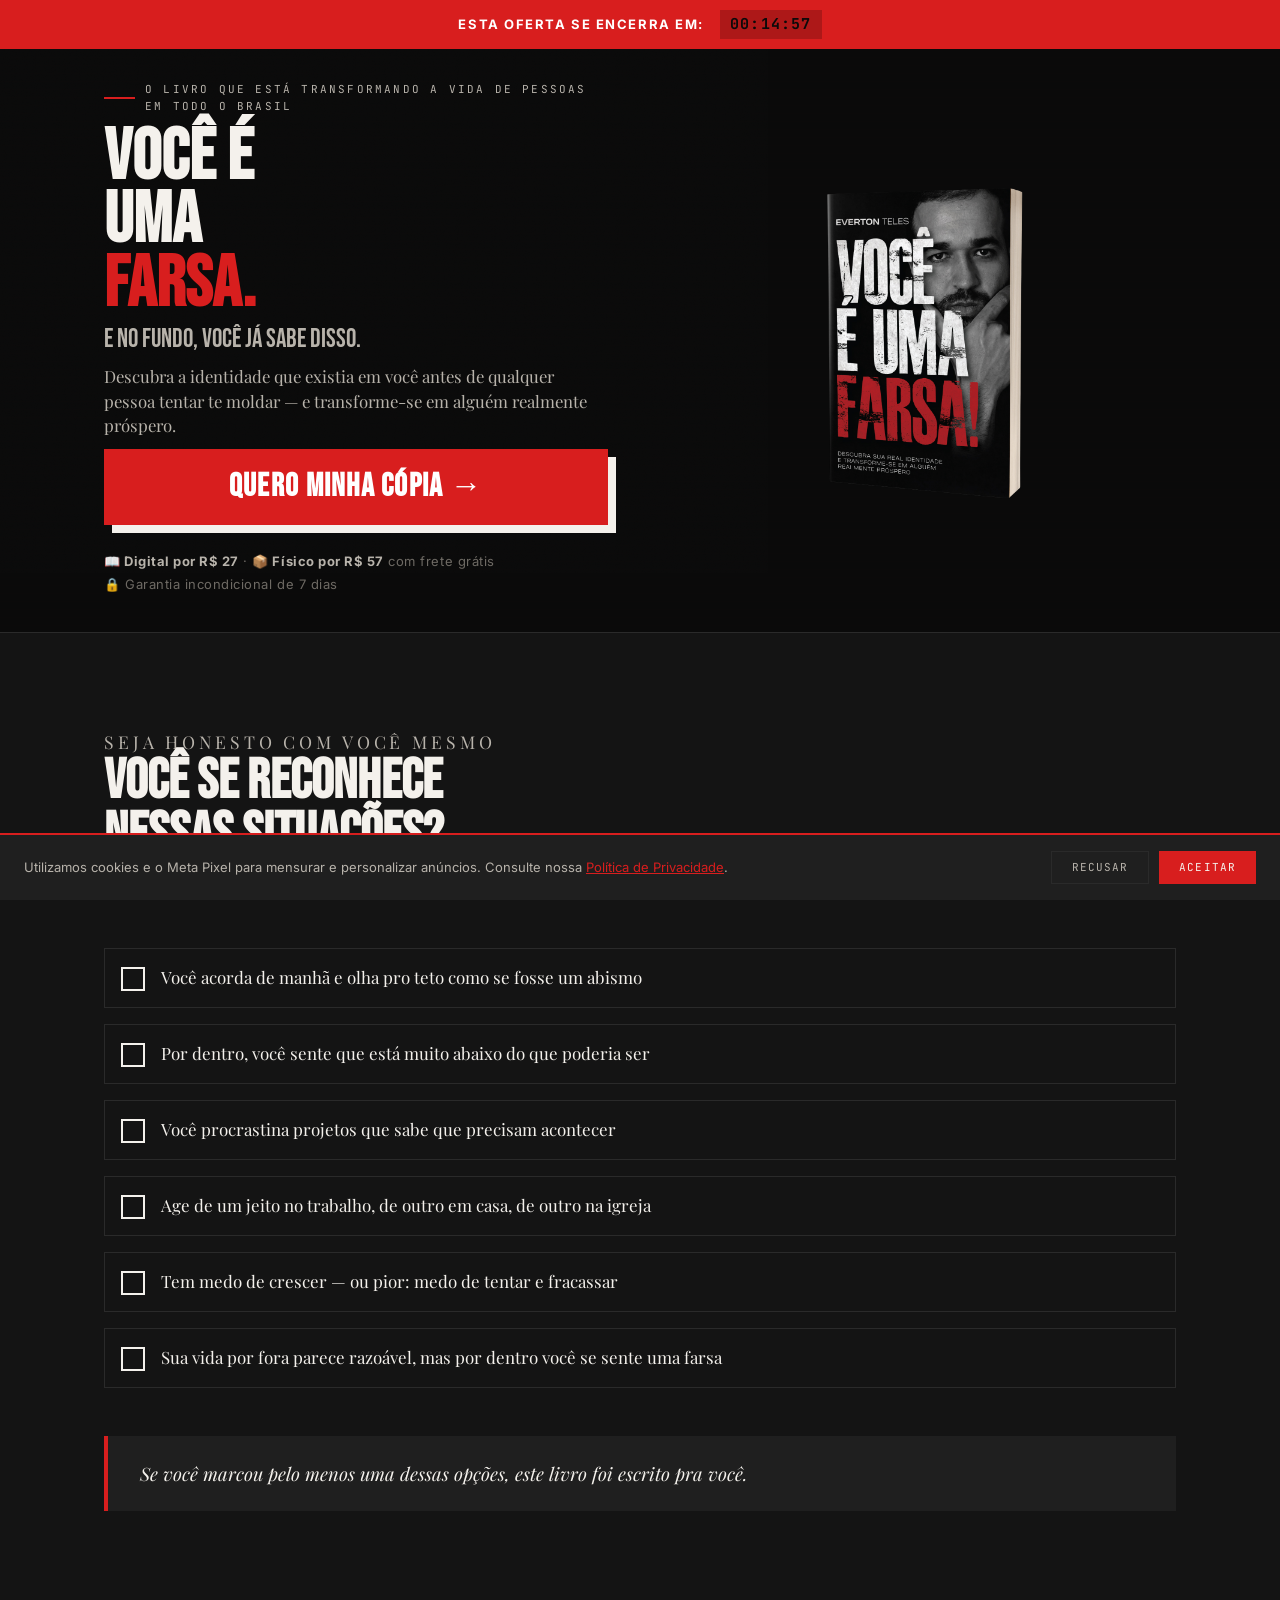
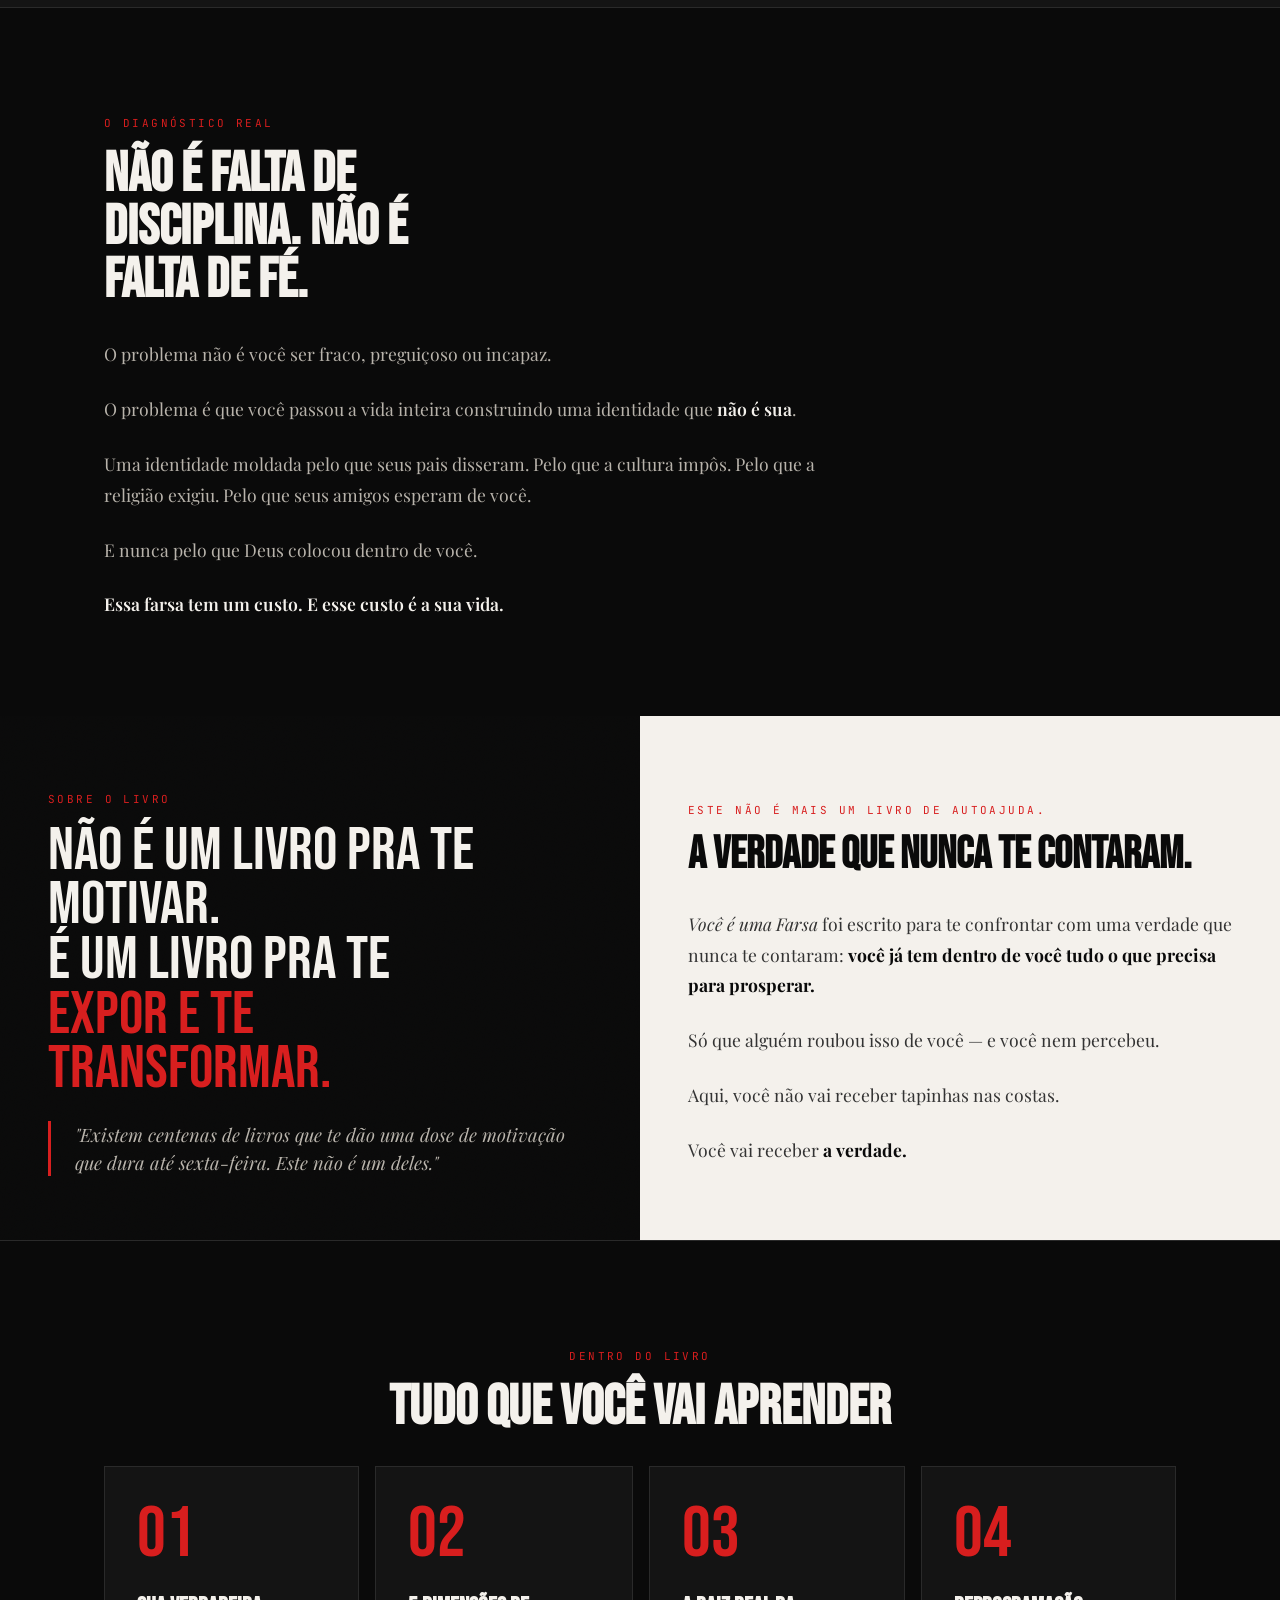
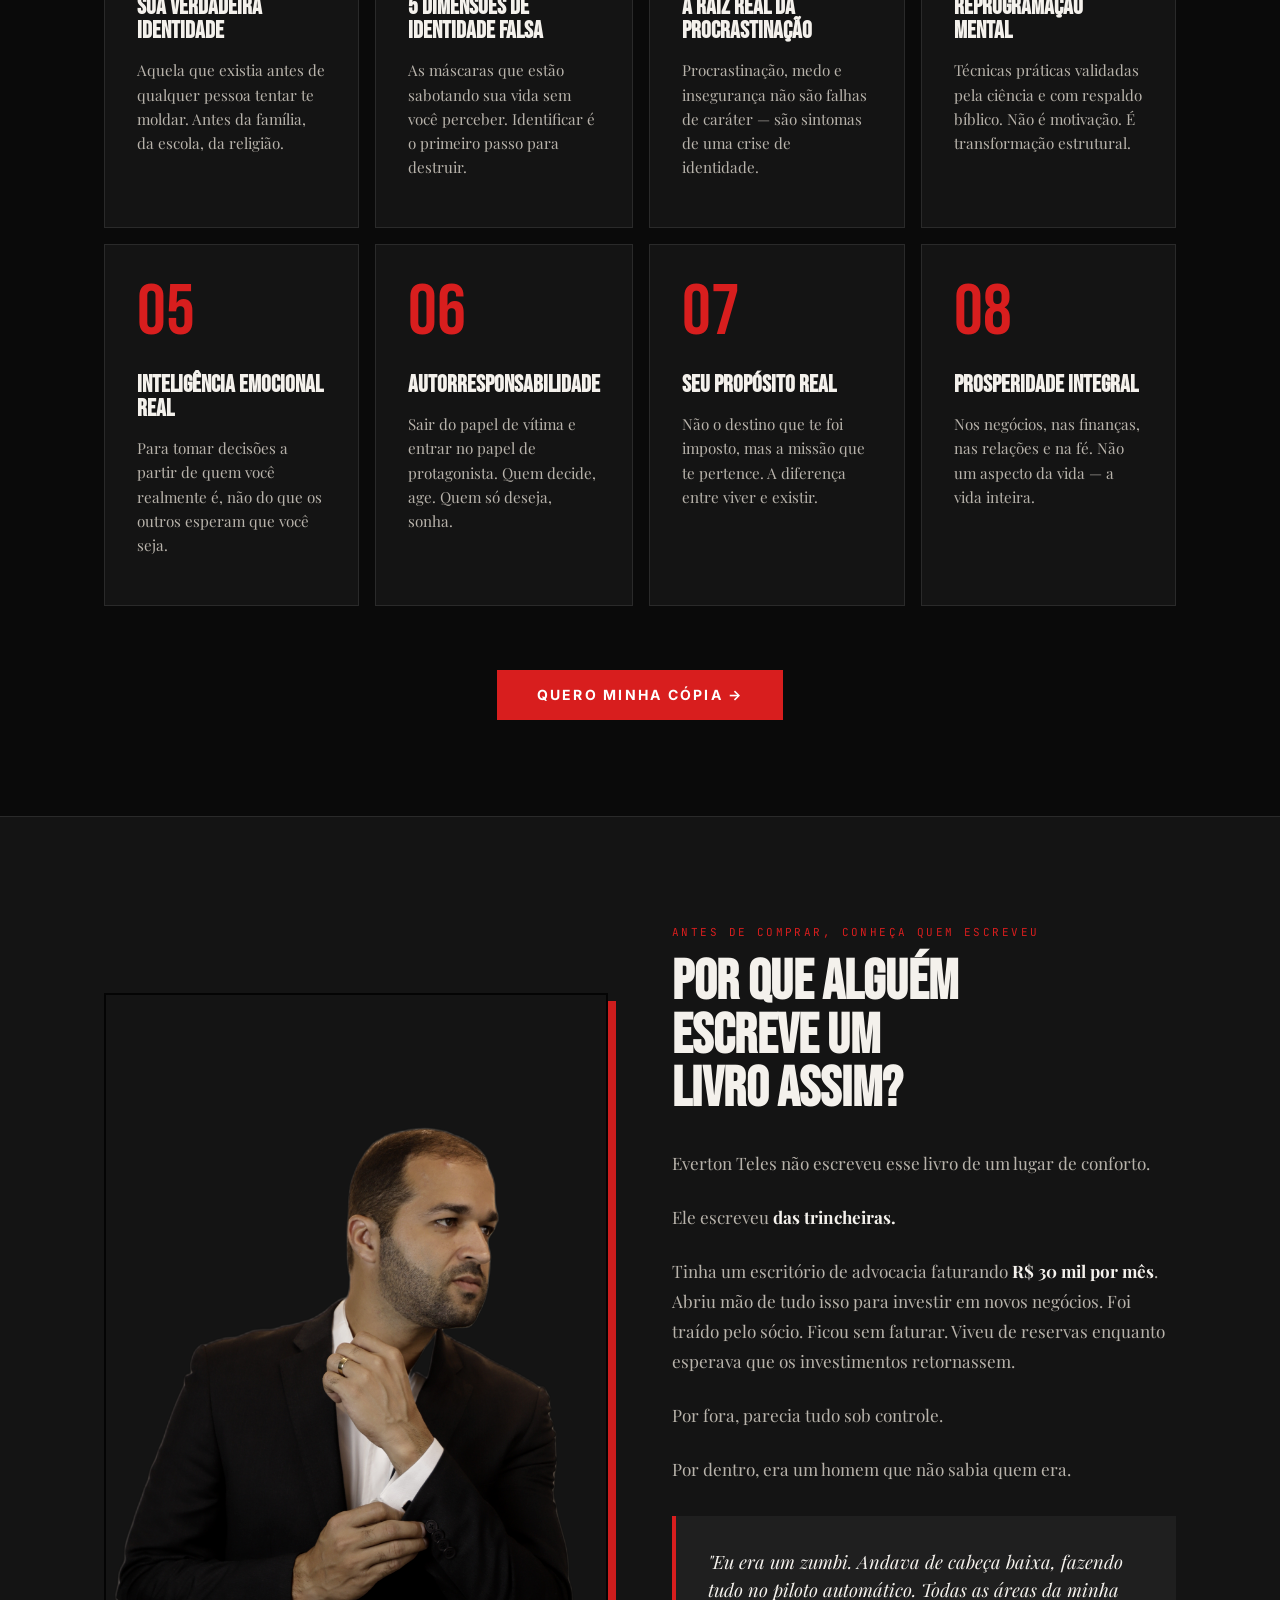
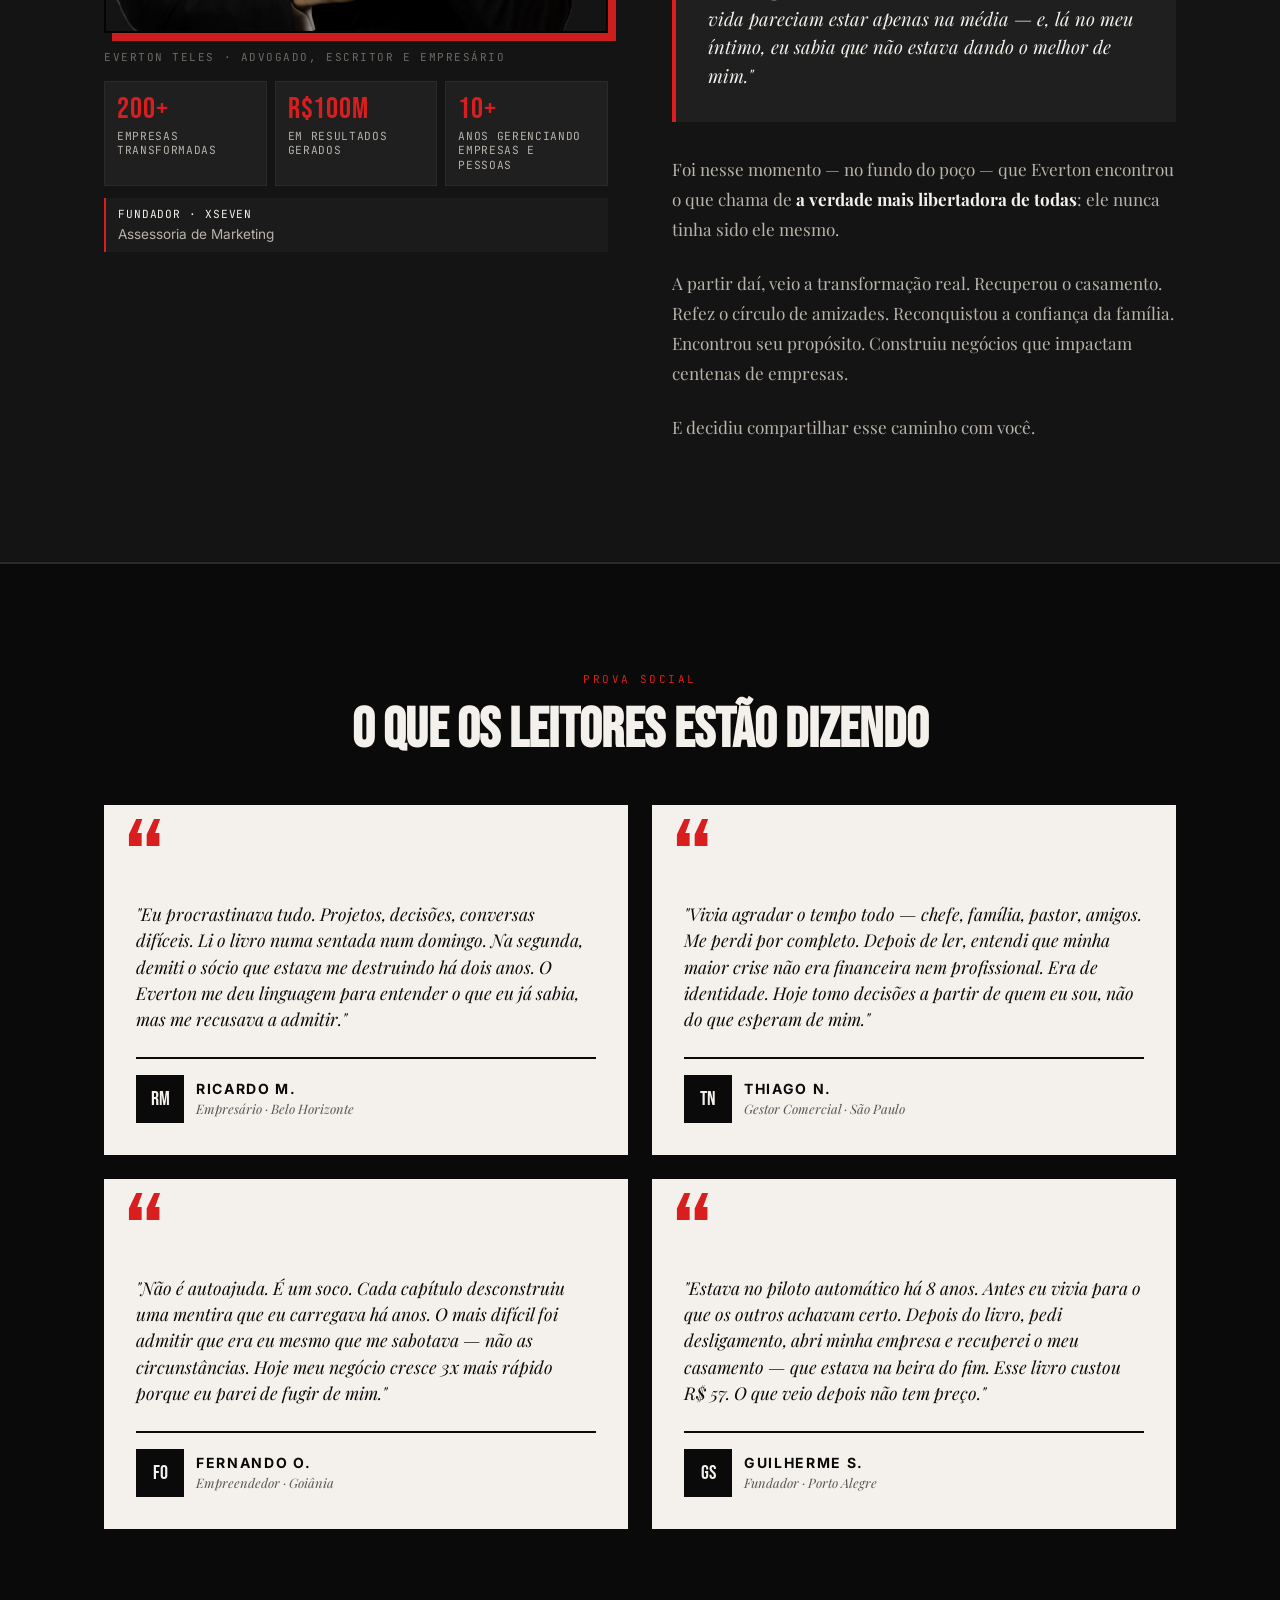
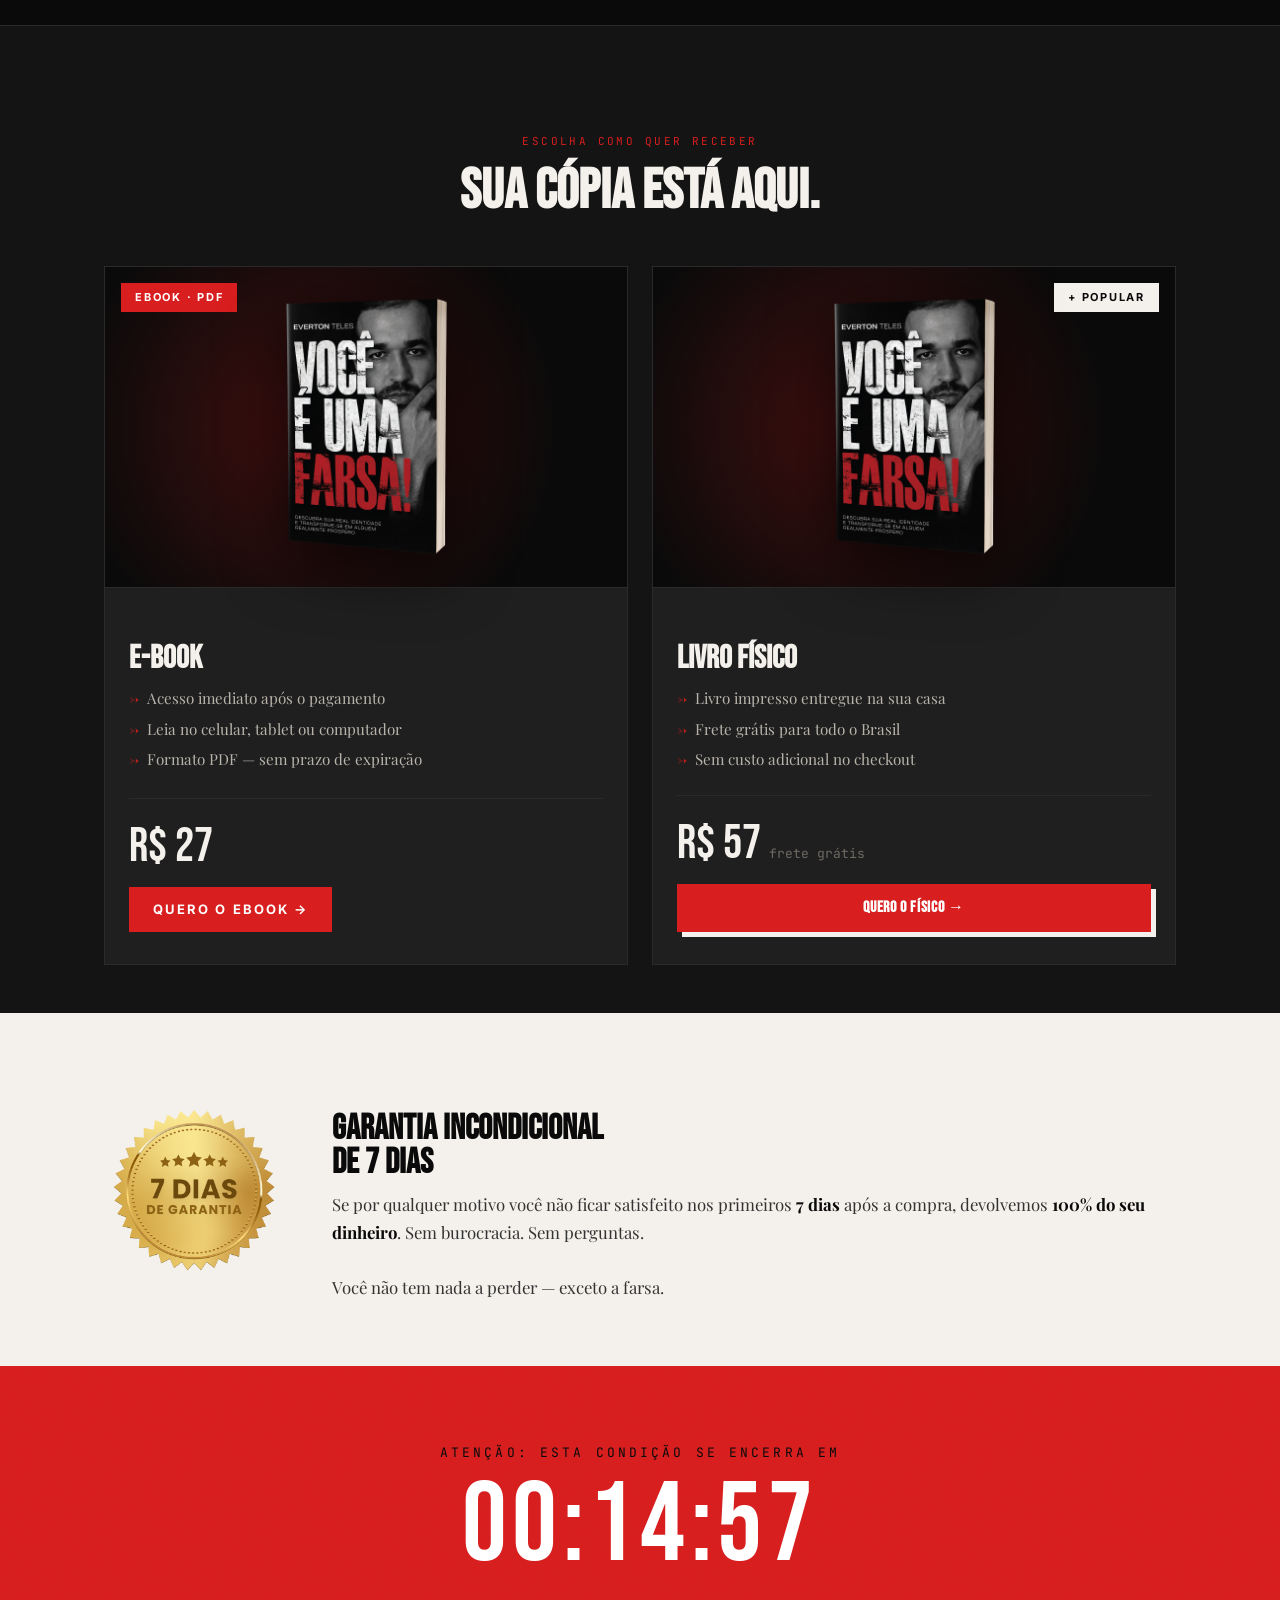
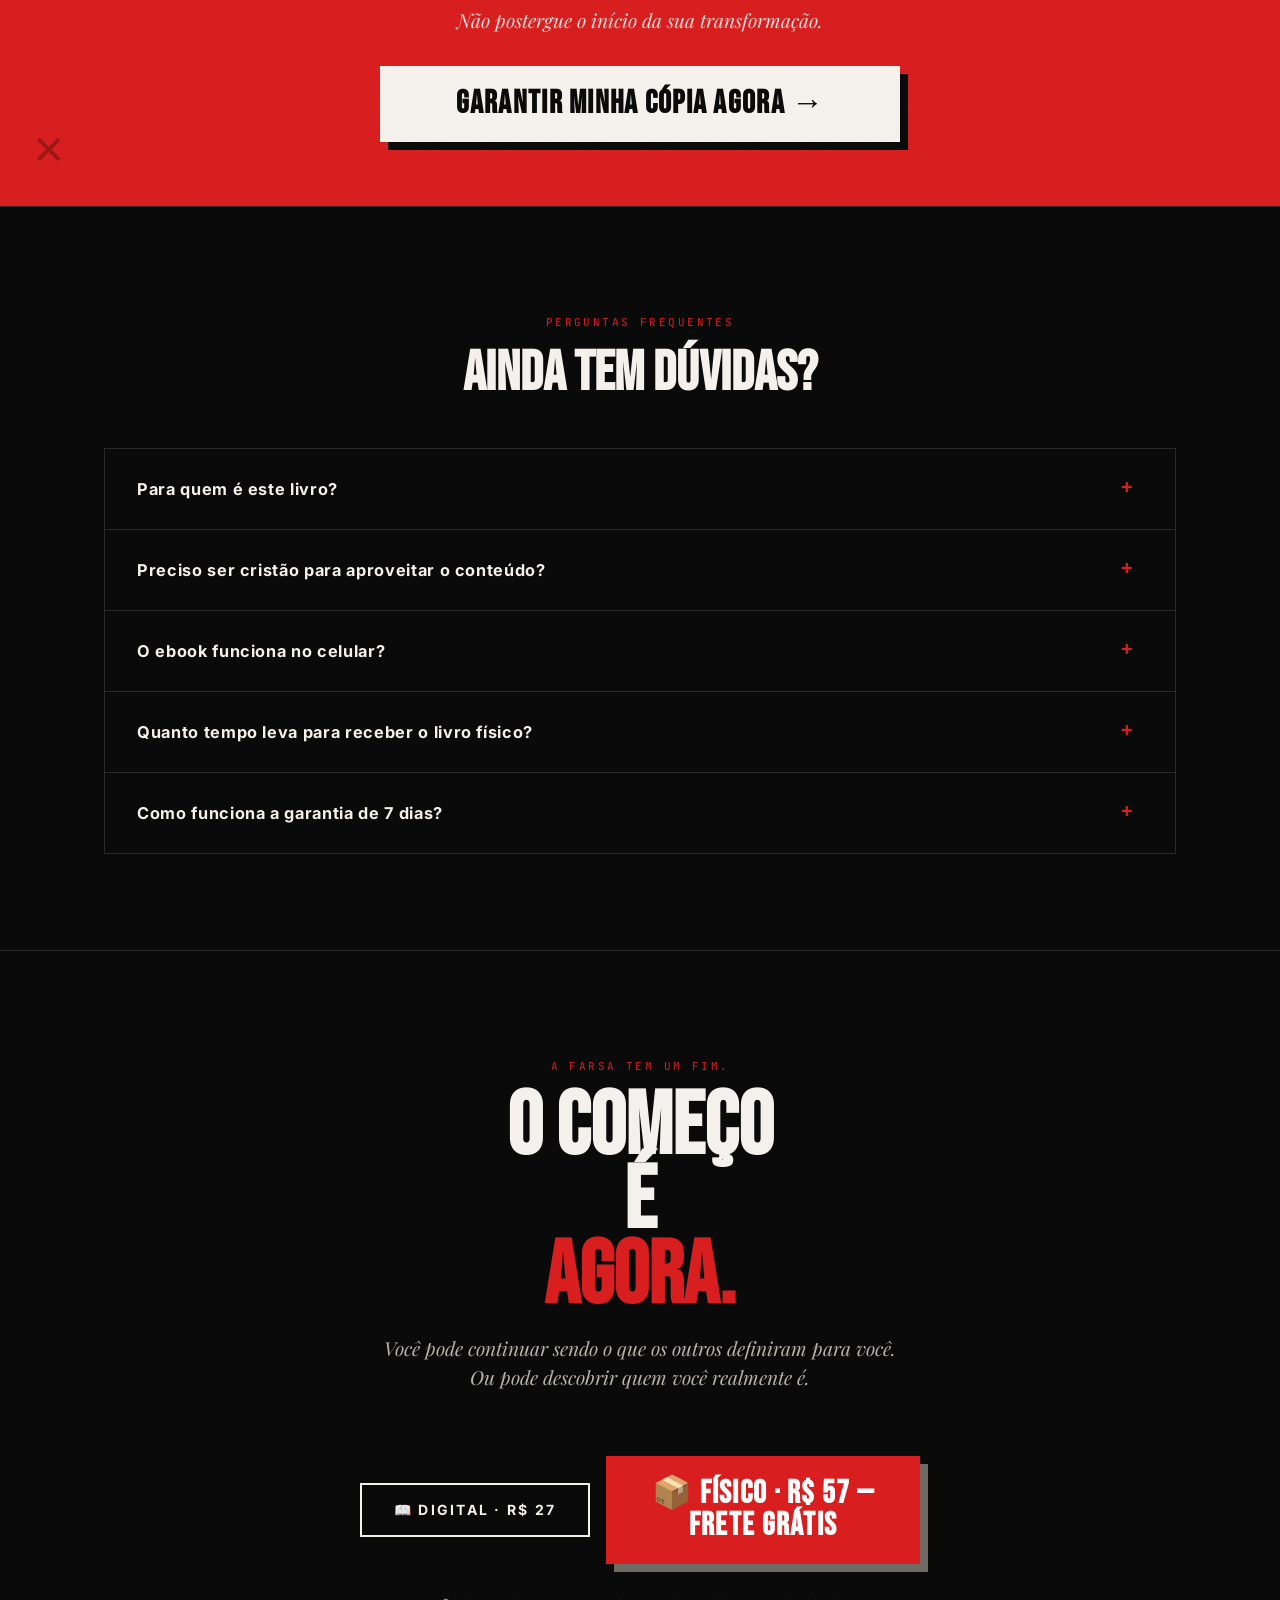
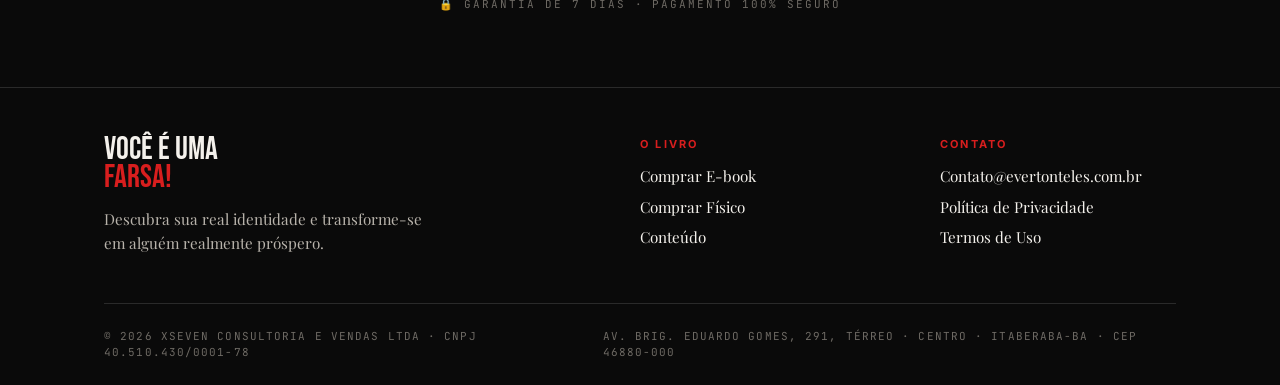
==== index.html @ 171abab3 "feat: banner de consentimento de cookies (LGPD), endereço físico e email no rodapé Co-Authored-By: C" ====
<!DOCTYPE html>
<html lang="pt-BR">
<head>
  <meta charset="UTF-8" />
  <meta name="viewport" content="width=device-width, initial-scale=1.0" />
  <meta name="description" content="Descubra a identidade que existia em você antes de qualquer pessoa tentar te moldar. Livro Você é uma Farsa — Everton Teles." />
  <title>Você é uma Farsa! — Everton Teles</title>

  <!-- Preconnect para Google Fonts -->
  <link rel="preconnect" href="https://fonts.googleapis.com" />
  <link rel="preconnect" href="https://fonts.gstatic.com" crossorigin />

  <!-- Estilos -->
  <link rel="stylesheet" href="lp.css" />

  <!-- Meta Pixel — carregado aqui, disparado só após consentimento de cookies -->
  <script>
  !function(f,b,e,v,n,t,s)
  {if(f.fbq)return;n=f.fbq=function(){n.callMethod?
  n.callMethod.apply(n,arguments):n.queue.push(arguments)};
  if(!f._fbq)f._fbq=n;n.push=n;n.loaded=!0;n.version='2.0';
  n.queue=[];t=b.createElement(e);t.async=!0;
  t.src=v;s=b.getElementsByTagName(e)[0];
  s.parentNode.insertBefore(t,s)}(window, document,'script',
  'https://connect.facebook.net/en_US/fbevents.js');
  </script>
</head>
<body>

<!-- ============================================================
     BARRA SUPERIOR — URGÊNCIA
     ============================================================ -->
<div class="urgency-bar" role="alert" aria-live="polite">
  <span class="urgency-bar__text">Esta oferta se encerra em:</span>
  <span class="urgency-bar__timer" data-countdown>00:00:00</span>
</div>

<!-- ============================================================
     HEADER / NAV
     ============================================================ -->


<!-- ============================================================
     SEÇÃO 1 — HERO
     ============================================================ -->
<section class="hero noise" id="hero">
  <div class="section-inner">
    <div class="hero__content">
      <div class="hero__badge" aria-label="Sobre o livro">
        <span>O livro que está transformando a vida de pessoas em todo o Brasil</span>
      </div>

      <h1 class="hero__title">
        VOCÊ É<br/>
        UMA<br/>
        <em>FARSA.</em>
      </h1>

      <p class="hero__subtitle">E no fundo, você já sabe disso.</p>

      <p class="hero__lead">
        Descubra a identidade que existia em você antes de qualquer pessoa tentar te moldar — e transforme-se em alguém realmente próspero.
      </p>

      <div class="hero__cta">
        <a href="#oferta" class="btn btn-cta" aria-label="Garantir minha cópia do livro">
          QUERO MINHA CÓPIA →
        </a>
        <p class="hero__micro">
          <strong>📖 Digital por R$ 27</strong> · <strong>📦 Físico por R$ 57</strong> com frete grátis<br/>
          🔒 Garantia incondicional de 7 dias
        </p>
      </div>
    </div>

    <div class="hero__visual" aria-hidden="true">
      <img
        src="assets/livro-3d.png"
        alt="Livro Você é uma Farsa — Everton Teles"
        class="hero__book-img"
        loading="eager"
        width="480"
        height="560"
      />
    </div>
  </div>
</section>

<!-- ============================================================
     SEÇÃO 2 — AGITAÇÃO DO PROBLEMA
     ============================================================ -->
<section class="agitation" id="agitacao">
  <div class="section-inner">
    <div class="agitation__head">
      <p class="eyebrow">Seja honesto com você mesmo</p>
      <h2 class="section-title">Você se reconhece<br/>nessas situações?</h2>
      <p>Marque as que se aplicam a você. Ninguém está vendo.</p>
    </div>

    <ul class="check-list" role="list">
      <li class="check-item" role="listitem" tabindex="0" aria-label="Você acorda de manhã e olha pro teto como se fosse um abismo">
        <div class="check-box" aria-hidden="true"></div>
        <span class="check-text">Você acorda de manhã e olha pro teto como se fosse um abismo</span>
      </li>
      <li class="check-item" role="listitem" tabindex="0" aria-label="Por dentro, você sente que está muito abaixo do que poderia ser">
        <div class="check-box" aria-hidden="true"></div>
        <span class="check-text">Por dentro, você sente que está muito abaixo do que poderia ser</span>
      </li>
      <li class="check-item" role="listitem" tabindex="0" aria-label="Você procrastina projetos que sabe que precisam acontecer">
        <div class="check-box" aria-hidden="true"></div>
        <span class="check-text">Você procrastina projetos que sabe que precisam acontecer</span>
      </li>
      <li class="check-item" role="listitem" tabindex="0" aria-label="Age de um jeito no trabalho, de outro em casa, de outro na igreja">
        <div class="check-box" aria-hidden="true"></div>
        <span class="check-text">Age de um jeito no trabalho, de outro em casa, de outro na igreja</span>
      </li>
      <li class="check-item" role="listitem" tabindex="0" aria-label="Tem medo de crescer — ou pior: medo de tentar e fracassar">
        <div class="check-box" aria-hidden="true"></div>
        <span class="check-text">Tem medo de crescer — ou pior: medo de tentar e fracassar</span>
      </li>
      <li class="check-item" role="listitem" tabindex="0" aria-label="Sua vida por fora parece razoável, mas por dentro você se sente uma farsa">
        <div class="check-box" aria-hidden="true"></div>
        <span class="check-text">Sua vida por fora parece razoável, mas por dentro você se sente uma farsa</span>
      </li>
    </ul>

    <div class="agitation__close">
      <p>Se você marcou pelo menos uma dessas opções, este livro foi escrito pra você.</p>
    </div>
  </div>
</section>

<!-- ============================================================
     SEÇÃO 3 — REVELAÇÃO DO PROBLEMA REAL
     ============================================================ -->
<section class="revelation" id="revelacao">
  <div class="section-inner">
    <div class="revelation__inner">
      <div class="revelation__text">
        <p class="eyebrow">O diagnóstico real</p>
        <h2 class="section-title">Não é falta de<br/>disciplina. Não é<br/>falta de fé.</h2>
        <div class="revelation__body">
          <p>O problema não é você ser fraco, preguiçoso ou incapaz.</p>
          <p>O problema é que você passou a vida inteira construindo uma identidade que <strong>não é sua</strong>.</p>
          <p>Uma identidade moldada pelo que seus pais disseram. Pelo que a cultura impôs. Pelo que a religião exigiu. Pelo que seus amigos esperam de você.</p>
          <p>E nunca pelo que Deus colocou dentro de você.</p>
          <p><strong>Essa farsa tem um custo. E esse custo é a sua vida.</strong></p>
        </div>
      </div>

    </div>
  </div>
</section>

<!-- ============================================================
     SEÇÃO 4 — DIFERENCIAL DO LIVRO
     ============================================================ -->
<section class="differential" id="diferencial">
  <div class="differential__inner">
    <div class="differential__left noise">
      <p class="eyebrow">Sobre o livro</p>
      <p class="differential__pull">
        NÃO É UM LIVRO PRA TE<br/>MOTIVAR.<br/>
        É UM LIVRO PRA TE<br/><em>EXPOR E TE<br/>TRANSFORMAR.</em>
      </p>
      <blockquote class="differential__subquote">
        "Existem centenas de livros que te dão uma dose de motivação que dura até sexta-feira. Este não é um deles."
      </blockquote>
    </div>

    <div class="differential__right">
      <p class="eyebrow">Este não é mais um livro de autoajuda.</p>
      <h2 class="section-title" style="color: var(--farsa-black); font-size: clamp(1.8rem, 4vw, 2.8rem);">
        A verdade que nunca te contaram.
      </h2>
      <div class="differential__body">
        <p><em>Você é uma Farsa</em> foi escrito para te confrontar com uma verdade que nunca te contaram: <strong>você já tem dentro de você tudo o que precisa para prosperar.</strong></p>
        <p>Só que alguém roubou isso de você — e você nem percebeu.</p>
        <p>Aqui, você não vai receber tapinhas nas costas.</p>
        <p>Você vai receber <strong>a verdade.</strong></p>
      </div>
    </div>
  </div>
</section>

<!-- ============================================================
     SEÇÃO 5 — O QUE VOCÊ VAI DESCOBRIR
     ============================================================ -->
<section class="discover" id="conteudo">
  <div class="section-inner">
    <p class="eyebrow" style="text-align: center;">Dentro do livro</p>
    <h2 class="section-title" style="text-align: center; max-width: 640px; margin-left: auto; margin-right: auto;">
      Tudo que você vai aprender
    </h2>

    <div class="discover__grid">
      <article class="discover-card">
        <div class="discover-card__num">01</div>
        <h3 class="discover-card__title">Sua verdadeira identidade</h3>
        <p class="discover-card__desc">Aquela que existia antes de qualquer pessoa tentar te moldar. Antes da família, da escola, da religião.</p>
      </article>
      <article class="discover-card">
        <div class="discover-card__num">02</div>
        <h3 class="discover-card__title">5 dimensões de identidade falsa</h3>
        <p class="discover-card__desc">As máscaras que estão sabotando sua vida sem você perceber. Identificar é o primeiro passo para destruir.</p>
      </article>
      <article class="discover-card">
        <div class="discover-card__num">03</div>
        <h3 class="discover-card__title">A raiz real da procrastinação</h3>
        <p class="discover-card__desc">Procrastinação, medo e insegurança não são falhas de caráter — são sintomas de uma crise de identidade.</p>
      </article>
      <article class="discover-card">
        <div class="discover-card__num">04</div>
        <h3 class="discover-card__title">Reprogramação mental</h3>
        <p class="discover-card__desc">Técnicas práticas validadas pela ciência e com respaldo bíblico. Não é motivação. É transformação estrutural.</p>
      </article>
      <article class="discover-card">
        <div class="discover-card__num">05</div>
        <h3 class="discover-card__title">Inteligência emocional real</h3>
        <p class="discover-card__desc">Para tomar decisões a partir de quem você realmente é, não do que os outros esperam que você seja.</p>
      </article>
      <article class="discover-card">
        <div class="discover-card__num">06</div>
        <h3 class="discover-card__title">Autorresponsabilidade</h3>
        <p class="discover-card__desc">Sair do papel de vítima e entrar no papel de protagonista. Quem decide, age. Quem só deseja, sonha.</p>
      </article>
      <article class="discover-card">
        <div class="discover-card__num">07</div>
        <h3 class="discover-card__title">Seu propósito real</h3>
        <p class="discover-card__desc">Não o destino que te foi imposto, mas a missão que te pertence. A diferença entre viver e existir.</p>
      </article>
      <article class="discover-card">
        <div class="discover-card__num">08</div>
        <h3 class="discover-card__title">Prosperidade integral</h3>
        <p class="discover-card__desc">Nos negócios, nas finanças, nas relações e na fé. Não um aspecto da vida — a vida inteira.</p>
      </article>
    </div>

    <div class="discover__cta" style="margin-top: var(--sp-7);">
      <a href="#oferta" class="btn btn-primary" style="font-size: 14px; padding: 18px 40px;">
        QUERO MINHA CÓPIA →
      </a>
    </div>
  </div>
</section>

<!-- ============================================================
     SEÇÃO 6 — QUEM É EVERTON TELES
     ============================================================ -->
<section class="author-story" id="autor">
  <div class="section-inner">
    <div class="author-story__inner">
      <div class="author-story__visual">
        <img
          style="margin-top: 32px;"
          src="assets/everton-1.png"
          alt="Everton Teles"
          class="author-story__photo"
          loading="lazy"
        />
        <p class="author-story__caption" style="margin-top: 16px;">Everton Teles · Advogado, escritor e empresário</p>

        <div class="authority__stats">
          <div class="authority__stat">
            <span class="authority__stat-num" data-count="200" data-suffix="+">200+</span>
            <span class="authority__stat-desc">empresas transformadas</span>
          </div>
          <div class="authority__stat">
            <span class="authority__stat-num" data-prefix="R$" data-count="100" data-suffix="M">R$100M</span>
            <span class="authority__stat-desc">em resultados gerados</span>
          </div>
          <div class="authority__stat">
            <span class="authority__stat-num" data-count="10" data-suffix="+">10+</span>
            <span class="authority__stat-desc">anos gerenciando empresas e pessoas</span>
          </div>
        </div>
        <ul class="authority__creds" aria-label="Credenciais">
          <li class="authority__cred">
            <span class="authority__cred-role">Fundador · XSeven</span>
            <span class="authority__cred-desc">Assessoria de Marketing</span>
          </li>
        </ul>
      </div>

      <div class="author-story__content">
        <p class="eyebrow">Antes de comprar, conheça quem escreveu</p>
        <h2 class="section-title">Por que alguém<br/>escreve um<br/>livro assim?</h2>

        <div class="author-story__body">
          <p>Everton Teles não escreveu esse livro de um lugar de conforto.</p>
          <p>Ele escreveu <strong>das trincheiras.</strong></p>
          <p>Tinha um escritório de advocacia faturando <strong>R$ 30 mil por mês</strong>. Abriu mão de tudo isso para investir em novos negócios. Foi traído pelo sócio. Ficou sem faturar. Viveu de reservas enquanto esperava que os investimentos retornassem.</p>
          <p>Por fora, parecia tudo sob controle.</p>
          <p>Por dentro, era um homem que não sabia quem era.</p>
        </div>

        <div class="author-story__pullquote">
          <p>"Eu era um zumbi. Andava de cabeça baixa, fazendo tudo no piloto automático. Todas as áreas da minha vida pareciam estar apenas na média — e, lá no meu íntimo, eu sabia que não estava dando o melhor de mim."</p>
        </div>

        <div class="author-story__body">
          <p>Foi nesse momento — no fundo do poço — que Everton encontrou o que chama de <strong>a verdade mais libertadora de todas</strong>: ele nunca tinha sido ele mesmo.</p>
          <p>A partir daí, veio a transformação real. Recuperou o casamento. Refez o círculo de amizades. Reconquistou a confiança da família. Encontrou seu propósito. Construiu negócios que impactam centenas de empresas.</p>
          <p>E decidiu compartilhar esse caminho com você.</p>
        </div>
      </div>
    </div>
  </div>
</section>

<!-- ============================================================
     SEÇÃO 8 — DEPOIMENTOS
     ============================================================ -->
<section class="testimonials" id="depoimentos">
  <div class="section-inner">
    <p class="eyebrow" style="text-align: center;">Prova social</p>
    <h2 class="section-title" style="text-align: center; margin-bottom: var(--sp-7);">
      O que os leitores estão dizendo
    </h2>

    <div class="testimonials__grid">
      <!-- Depoimento 1 -->
      <div class="card-quote">
        <div class="card-quote__body">
          "Eu procrastinava tudo. Projetos, decisões, conversas difíceis. Li o livro numa sentada num domingo. Na segunda, demiti o sócio que estava me destruindo há dois anos. O Everton me deu linguagem para entender o que eu já sabia, mas me recusava a admitir."
        </div>
        <div class="card-quote__author">
          <div class="card-quote__av" aria-hidden="true">RM</div>
          <div>
            <div class="card-quote__name">Ricardo M.</div>
            <div class="card-quote__role">Empresário · Belo Horizonte</div>
          </div>
        </div>
      </div>

      <!-- Depoimento 2 -->
      <div class="card-quote">
        <div class="card-quote__body">
          "Vivia agradar o tempo todo — chefe, família, pastor, amigos. Me perdi por completo. Depois de ler, entendi que minha maior crise não era financeira nem profissional. Era de identidade. Hoje tomo decisões a partir de quem eu sou, não do que esperam de mim."
        </div>
        <div class="card-quote__author">
          <div class="card-quote__av" aria-hidden="true">TN</div>
          <div>
            <div class="card-quote__name">Thiago N.</div>
            <div class="card-quote__role">Gestor Comercial · São Paulo</div>
          </div>
        </div>
      </div>

      <!-- Depoimento 3 -->
      <div class="card-quote">
        <div class="card-quote__body">
          "Não é autoajuda. É um soco. Cada capítulo desconstruiu uma mentira que eu carregava há anos. O mais difícil foi admitir que era eu mesmo que me sabotava — não as circunstâncias. Hoje meu negócio cresce 3x mais rápido porque eu parei de fugir de mim."
        </div>
        <div class="card-quote__author">
          <div class="card-quote__av" aria-hidden="true">FO</div>
          <div>
            <div class="card-quote__name">Fernando O.</div>
            <div class="card-quote__role">Empreendedor · Goiânia</div>
          </div>
        </div>
      </div>

      <!-- Depoimento 4 -->
      <div class="card-quote">
        <div class="card-quote__body">
          "Estava no piloto automático há 8 anos. Antes eu vivia para o que os outros achavam certo. Depois do livro, pedi desligamento, abri minha empresa e recuperei o meu casamento — que estava na beira do fim. Esse livro custou R$ 57. O que veio depois não tem preço."
        </div>
        <div class="card-quote__author">
          <div class="card-quote__av" aria-hidden="true">GS</div>
          <div>
            <div class="card-quote__name">Guilherme S.</div>
            <div class="card-quote__role">Fundador · Porto Alegre</div>
          </div>
        </div>
      </div>
    </div>
  </div>
</section>

<!-- ============================================================
     SEÇÃO 9 — OFERTA
     ============================================================ -->
<section class="offer" id="oferta">
  <div class="section-inner">
    <p class="eyebrow" style="text-align: center;">Escolha como quer receber</p>
    <h2 class="section-title" style="text-align: center; margin-bottom: var(--sp-7);">
      Sua cópia está aqui.
    </h2>

    <div class="offer__grid">
      <!-- Card Digital -->
      <article class="product-card">
        <span class="tag tag-red product-card__badge" style="left: 16px; right: auto;">EBOOK · PDF</span>
        <div class="product-card__visual">
          <img
            src="assets/livro-3d.png"
            alt="E-book Você é uma Farsa — versão digital PDF"
            loading="lazy"
          />
        </div>
        <div class="product-card__info">
          <h3 class="product-card__name">E-book</h3>
          <ul class="product-card__features" aria-label="O que está incluso">
            <li>Acesso imediato após o pagamento</li>
            <li>Leia no celular, tablet ou computador</li>
            <li>Formato PDF — sem prazo de expiração</li>
          </ul>
          <div class="product-card__price-row">
            <div class="product-card__price">
              R$ 27
            </div>
            <a href="https://pay.kiwify.com.br/p2Mfqhs" class="btn btn-primary" style="padding: 16px 24px; font-size: 13px;" aria-label="Comprar e-book por R$ 27">
              QUERO O EBOOK →
            </a>
          </div>
        </div>
      </article>

      <!-- Card Físico (destaque) -->
      <article class="product-card product-card--featured">
        <span class="tag tag-bone product-card__badge">+ POPULAR</span>
        <div class="product-card__visual">
          <img
            src="assets/livro-3d.png"
            alt="Livro físico Você é uma Farsa"
            loading="lazy"
          />
        </div>
        <div class="product-card__info">
          <h3 class="product-card__name">Livro Físico</h3>
          <ul class="product-card__features" aria-label="O que está incluso">
            <li>Livro impresso entregue na sua casa</li>
            <li>Frete grátis para todo o Brasil</li>
            <li>Sem custo adicional no checkout</li>
          </ul>
          <div class="product-card__price-row">
            <div class="product-card__price">
              R$ 57 <small style="font-family: var(--font-mono); font-size: 13px; color: var(--farsa-fog);">frete grátis</small>
            </div>
            <a href="https://pay.kiwify.com.br/kVASgKH" class="btn btn-cta" style="padding: 16px 24px; font-size: 1rem; box-shadow: 5px 5px 0 var(--farsa-bone);" aria-label="Comprar livro físico por R$ 57">
              QUERO O FÍSICO →
            </a>
          </div>
        </div>
      </article>
    </div>

  </div>

  <!-- Garantia — fora do section-inner para ir de ponta a ponta -->
  <div class="guarantee" role="note" aria-label="Garantia de 7 dias">
    <div class="section-inner guarantee__inner">
      <img src="assets/selo-garantia.png" alt="Selo de garantia de 7 dias" class="guarantee__seal" aria-hidden="true" />
      <div class="guarantee__content">
        <h3 class="guarantee__title">Garantia Incondicional<br/>de 7 Dias</h3>
        <p class="guarantee__body">
          Se por qualquer motivo você não ficar satisfeito nos primeiros <strong>7 dias</strong> após a compra, devolvemos <strong>100% do seu dinheiro</strong>. Sem burocracia. Sem perguntas.<br/><br/>
          Você não tem nada a perder — exceto a farsa.
        </p>
      </div>
    </div>
  </div>
</section>

<!-- ============================================================
     SEÇÃO 10 — URGÊNCIA (CONTADOR GRANDE)
     ============================================================ -->
<section class="urgency-section noise" id="urgencia" aria-label="Oferta por tempo limitado">
  <div class="section-inner">
    <p class="urgency-section__label">Atenção: esta condição se encerra em</p>
    <div class="urgency-section__timer" data-countdown aria-live="polite" aria-atomic="true">00:00:00</div>
    <p class="urgency-section__text">Não postergue o início da sua transformação.</p>
    <a href="#oferta" class="btn btn-cta" style="max-width: 520px; display: block; margin: 0 auto;" aria-label="Garantir minha cópia agora">
      GARANTIR MINHA CÓPIA AGORA →
    </a>
  </div>
</section>

<!-- ============================================================
     SEÇÃO 11 — FAQ
     ============================================================ -->
<section class="faq" id="faq">
  <div class="section-inner">
    <p class="eyebrow" style="text-align: center;">Perguntas frequentes</p>
    <h2 class="section-title" style="text-align: center; margin-bottom: var(--sp-7);">
      Ainda tem dúvidas?
    </h2>

    <div class="faq__list" role="list">

      <div class="faq__item" role="listitem">
        <button class="faq__question" aria-expanded="false" aria-controls="faq-1">
          <span class="faq__question-text">Para quem é este livro?</span>
          <span class="faq__icon" aria-hidden="true">+</span>
        </button>
        <div class="faq__answer" id="faq-1" role="region">
          <div class="faq__answer-inner">
            Para quem sente que está aquém do que poderia ser. Para quem tem resultados externos mas vazio interno. Para empresários e líderes que querem sair do piloto automático e viver com identidade, propósito e prosperidade real.
          </div>
        </div>
      </div>

      <div class="faq__item" role="listitem">
        <button class="faq__question" aria-expanded="false" aria-controls="faq-2">
          <span class="faq__question-text">Preciso ser cristão para aproveitar o conteúdo?</span>
          <span class="faq__icon" aria-hidden="true">+</span>
        </button>
        <div class="faq__answer" id="faq-2" role="region">
          <div class="faq__answer-inner">
            O livro tem base em princípios bíblicos, mas os ensinamentos de Everton dialogam com qualquer pessoa que busca autoconhecimento genuíno e transformação de vida.
          </div>
        </div>
      </div>

      <div class="faq__item" role="listitem">
        <button class="faq__question" aria-expanded="false" aria-controls="faq-3">
          <span class="faq__question-text">O ebook funciona no celular?</span>
          <span class="faq__icon" aria-hidden="true">+</span>
        </button>
        <div class="faq__answer" id="faq-3" role="region">
          <div class="faq__answer-inner">
            Sim. O ebook é entregue em formato PDF e pode ser lido em qualquer dispositivo — celular, tablet ou computador — imediatamente após a confirmação do pagamento.
          </div>
        </div>
      </div>

      <div class="faq__item" role="listitem">
        <button class="faq__question" aria-expanded="false" aria-controls="faq-4">
          <span class="faq__question-text">Quanto tempo leva para receber o livro físico?</span>
          <span class="faq__icon" aria-hidden="true">+</span>
        </button>
        <div class="faq__answer" id="faq-4" role="region">
          <div class="faq__answer-inner">
            O prazo de entrega varia conforme sua localização. Assim que o pedido for confirmado, você receberá as informações de rastreamento por e-mail.
          </div>
        </div>
      </div>

      <div class="faq__item" role="listitem">
        <button class="faq__question" aria-expanded="false" aria-controls="faq-5">
          <span class="faq__question-text">Como funciona a garantia de 7 dias?</span>
          <span class="faq__icon" aria-hidden="true">+</span>
        </button>
        <div class="faq__answer" id="faq-5" role="region">
          <div class="faq__answer-inner">
            Você tem 7 dias corridos a partir da data da compra para solicitar o reembolso integral, sem precisar dar nenhuma justificativa. Basta entrar em contato pelo e-mail <strong>Contato@evertonteles.com.br</strong>.
          </div>
        </div>
      </div>

    </div>
  </div>
</section>

<!-- ============================================================
     SEÇÃO 12 — CTA FINAL
     ============================================================ -->
<section class="final-cta" id="cta-final">
  <div class="section-inner">
    <p class="eyebrow final-cta__eyebrow">A farsa tem um fim.</p>
    <h2 class="final-cta__title">
      O COMEÇO<br/>
      É <em>AGORA.</em>
    </h2>
    <p class="final-cta__sub">
      Você pode continuar sendo o que os outros definiram para você.<br/>
      Ou pode descobrir quem você realmente é.
    </p>

    <div class="final-cta__buttons">
      <a href="https://pay.kiwify.com.br/p2Mfqhs" class="btn btn-outline-bone" style="white-space: nowrap; padding: 18px 32px;" aria-label="Comprar e-book digital por R$ 27">
        📖 DIGITAL · R$ 27
      </a>
      <a href="https://pay.kiwify.com.br/kVASgKH" class="btn btn-cta" style="box-shadow: 8px 8px 0 var(--farsa-fog);" aria-label="Comprar livro físico por R$ 57">
        📦 FÍSICO · R$ 57 — FRETE GRÁTIS
      </a>
    </div>

    <p class="final-cta__trust">🔒 Garantia de 7 dias · Pagamento 100% seguro</p>
  </div>
</section>

<!-- ============================================================
     FOOTER
     ============================================================ -->
<footer class="site-footer">
  <div class="section-inner">
    <div class="site-footer__top">
      <div class="site-footer__brand">
        <div class="site-footer__mark">VOCÊ É UMA <em>FARSA!</em></div>
        <p class="site-footer__tagline">Descubra sua real identidade e transforme-se em alguém realmente próspero.</p>
      </div>
      <div class="site-footer__col">
        <h5>O Livro</h5>
        <!-- TODO: links reais -->
        <a href="https://pay.kiwify.com.br/p2Mfqhs">Comprar E-book</a>
        <a href="https://pay.kiwify.com.br/kVASgKH">Comprar Físico</a>
        <a href="#conteudo">Conteúdo</a>
      </div>
      <div class="site-footer__col">
        <h5>Contato</h5>
        <a href="mailto:Contato@evertonteles.com.br">Contato@evertonteles.com.br</a>
        <!-- TODO: links reais -->
        <a href="politica-de-privacidade.html">Política de Privacidade</a>
        <a href="termos-de-uso.html">Termos de Uso</a>
      </div>
    </div>

    <div class="site-footer__bottom">
      <span>© 2026 XSEVEN CONSULTORIA E VENDAS LTDA · CNPJ 40.510.430/0001-78</span>
      <span>Av. Brig. Eduardo Gomes, 291, Térreo · Centro · Itaberaba-BA · CEP 46880-000</span>
    </div>
  </div>
</footer>

<!-- ============================================================
     STICKY CTA — Mobile
     ============================================================ -->
<div class="sticky-cta" role="complementary" aria-label="Comprar o livro">
  <a href="#oferta" aria-label="Quero minha cópia por R$ 57">
    QUERO MINHA CÓPIA →
    <span class="sticky-cta__price">A PARTIR DE R$ 27</span>
  </a>
</div>

<!-- Scripts -->
<script src="lp.js"></script>

<!-- Banner de consentimento de cookies (LGPD) -->
<div id="cookie-banner" class="cookie-banner" role="dialog" aria-label="Aviso de cookies" aria-live="polite">
  <p class="cookie-banner__text">
    Utilizamos cookies e o Meta Pixel para mensurar e personalizar anúncios.
    Consulte nossa <a href="politica-de-privacidade.html">Política de Privacidade</a>.
  </p>
  <div class="cookie-banner__actions">
    <button id="cookie-reject" class="cookie-banner__btn cookie-banner__btn--reject">Recusar</button>
    <button id="cookie-accept" class="cookie-banner__btn cookie-banner__btn--accept">Aceitar</button>
  </div>
</div>

</body>
</html>
---- lp.css ----
/* ============================================================
   VOCÊ É UMA FARSA — Landing Page Styles
   Everton Teles · 2026
   ============================================================ */

@import url('./tokens.css');

/* ============================================================
   RESET / BASE
   ============================================================ */
*, *::before, *::after { box-sizing: border-box; }
html { scroll-behavior: smooth; }
body {
  margin: 0;
  padding: 0;
  background: var(--farsa-black);
  color: var(--farsa-bone);
  font-family: var(--font-sans);
  font-size: 16px;
  line-height: 1.5;
  -webkit-font-smoothing: antialiased;
  text-rendering: optimizeLegibility;
}
img { display: block; max-width: 100%; }
a { color: inherit; }

/* ============================================================
   SHARED UTILS
   ============================================================ */
.section-inner {
  max-width: 1200px;
  margin: 0 auto;
  padding: 0 var(--sp-5);
}
@media (min-width: 768px) { .section-inner { padding: 0 var(--sp-7); } }
@media (min-width: 1100px) { .section-inner { padding: 0 var(--sp-8); } }

.eyebrow {
  font-family: var(--font-mono);
  font-size: 11px;
  letter-spacing: 0.22em;
  text-transform: uppercase;
  color: var(--farsa-red);
  margin-bottom: var(--sp-4);
}

.section-title {
  font-family: var(--font-display);
  font-size: clamp(2.2rem, 6vw, 3.5rem);
  line-height: 0.95;
  text-transform: uppercase;
  margin: 0 0 var(--sp-6);
}

.btn {
  display: inline-flex;
  align-items: center;
  justify-content: center;
  gap: 12px;
  font-family: var(--font-sans);
  font-weight: 700;
  text-transform: uppercase;
  letter-spacing: 0.16em;
  border: none;
  cursor: pointer;
  text-decoration: none;
  transition: transform 0.15s ease, background 0.15s ease, box-shadow 0.15s ease;
  border-radius: 0;
  line-height: 1;
}
.btn-primary {
  background: var(--farsa-red);
  color: var(--farsa-white);
  padding: 18px 32px;
  font-size: 14px;
}
.btn-primary:hover {
  background: var(--farsa-red-deep);
  transform: translate(-2px, -2px);
  box-shadow: 6px 6px 0 var(--farsa-bone);
}
.btn-cta {
  background: var(--farsa-red);
  color: var(--farsa-white);
  padding: 22px 40px;
  font-family: var(--font-display);
  font-size: clamp(1.4rem, 4vw, 2rem);
  letter-spacing: 0.04em;
  box-shadow: 8px 8px 0 var(--farsa-bone);
  width: 100%;
  text-align: center;
}
.btn-cta:hover {
  transform: translate(-3px, -3px);
  box-shadow: 11px 11px 0 var(--farsa-bone);
  background: var(--farsa-red-deep);
}
.btn-outline-bone {
  background: transparent;
  color: var(--farsa-bone);
  padding: 16px 30px;
  font-size: 14px;
  border: 2px solid var(--farsa-bone);
}
.btn-outline-bone:hover { background: var(--farsa-bone); color: var(--farsa-black); }

.tag { display: inline-flex; align-items: center; padding: 6px 14px; font-family: var(--font-sans); font-size: 11px; font-weight: 700; letter-spacing: 0.16em; text-transform: uppercase; border-radius: 0; }
.tag-red { background: var(--farsa-red); color: var(--farsa-white); }
.tag-outline-red { border: 2px solid var(--farsa-red); color: var(--farsa-red); }
.tag-bone { background: var(--farsa-bone); color: var(--farsa-black); }
.tag-pill { border-radius: 999px; }

/* ============================================================
   BARRA SUPERIOR — URGÊNCIA (Sticky)
   ============================================================ */
.urgency-bar {
  position: sticky;
  top: 0;
  z-index: 100;
  background: var(--farsa-red);
  padding: 10px var(--sp-5);
  display: flex;
  align-items: center;
  justify-content: center;
  gap: 16px;
  flex-wrap: wrap;
}
.urgency-bar__text {
  font-family: var(--font-sans);
  font-size: 13px;
  font-weight: 700;
  letter-spacing: 0.12em;
  text-transform: uppercase;
  color: var(--farsa-white);
}
.urgency-bar__timer {
  font-family: var(--font-mono);
  font-size: 15px;
  font-weight: 700;
  color: var(--farsa-black);
  background: rgba(0,0,0,0.2);
  padding: 3px 10px;
  letter-spacing: 0.08em;
}

/* ============================================================
   SEÇÃO 1 — HERO
   ============================================================ */
.hero {
  position: relative;
  overflow: hidden;
  background: var(--farsa-black);
  padding: var(--sp-6) 0 var(--sp-5);
}
.hero::before {
  content: "";
  position: absolute;
  top: -10%; right: -5%;
  width: 60%; height: 90%;
  background: radial-gradient(circle, rgba(216,30,30,0.38), transparent 65%);
  pointer-events: none;
}
.hero::after {
  content: "";
  position: absolute;
  inset: 0;
  background-image: linear-gradient(rgba(216,30,30,0.04) 1px, transparent 1px);
  background-size: 100% 8px;
  pointer-events: none;
  mix-blend-mode: overlay;
}
.hero .section-inner {
  position: relative;
  z-index: 2;
  display: grid;
  grid-template-columns: 1fr;
  gap: var(--sp-7);
  align-items: center;
}
@media (min-width: 768px) {
  .hero .section-inner { grid-template-columns: 1fr 1fr; gap: var(--sp-8); }
}

.hero__content {}
.hero__badge {
  display: inline-flex;
  align-items: center;
  gap: 10px;
  margin-bottom: var(--sp-3);
}
.hero__badge span {
  font-family: var(--font-mono);
  font-size: 11px;
  letter-spacing: 0.2em;
  text-transform: uppercase;
  color: var(--farsa-ash);
}
.hero__badge::before {
  content: "";
  display: block;
  width: 40px;
  height: 2px;
  background: var(--farsa-red);
}

.hero__title {
  font-family: var(--font-display);
  font-size: clamp(2.8rem, 7vw, 4.5rem);
  line-height: 0.88;
  text-transform: uppercase;
  margin: 0 0 var(--sp-3);
  color: var(--farsa-bone);
}
.hero__title em {
  font-style: normal;
  color: var(--farsa-red);
  display: block;
}
.hero__subtitle {
  font-family: var(--font-display);
  font-size: clamp(1.1rem, 2.5vw, 1.6rem);
  line-height: 0.95;
  text-transform: uppercase;
  color: var(--farsa-ash);
  margin: 0 0 var(--sp-3);
}
.hero__lead {
  font-family: var(--font-serif);
  font-size: clamp(0.95rem, 1.5vw, 1.05rem);
  line-height: 1.45;
  color: var(--farsa-ash);
  margin: 0 0 var(--sp-3);
  max-width: 520px;
}
.hero__cta { display: flex; flex-direction: column; gap: var(--sp-3); }
.hero__micro {
  font-family: var(--font-sans);
  font-size: 13px;
  color: var(--farsa-fog);
  letter-spacing: 0.04em;
  line-height: 1.7;
}
.hero__micro strong { color: var(--farsa-ash); }

.hero__visual {
  display: flex;
  align-items: center;
  justify-content: center;
}
@keyframes book-float {
  0%, 100% {
    transform: translateY(0);
    filter: drop-shadow(0 28px 40px rgba(216,30,30,0.65)) drop-shadow(0 10px 22px rgba(0,0,0,1));
  }
  50% {
    transform: translateY(-14px);
    filter: drop-shadow(0 46px 80px rgba(216,30,30,0.2)) drop-shadow(0 18px 38px rgba(0,0,0,0.45));
  }
}
.hero__book-img {
  max-height: 360px;
  width: auto;
  animation: book-float 3.6s ease-in-out infinite;
  will-change: transform, filter;
}

/* ============================================================
   SEÇÃO 2 — AGITAÇÃO DO PROBLEMA
   ============================================================ */
.agitation {
  background: var(--farsa-ink);
  padding: var(--sp-9) 0;
  border-top: var(--bd-thin);
  border-bottom: var(--bd-thin);
}
.agitation__head {
  margin-bottom: var(--sp-7);
}
.agitation__head .section-title { margin-bottom: var(--sp-3); }
.agitation__head p {
  font-family: var(--font-serif);
  font-size: 1.1rem;
  color: var(--farsa-ash);
  margin: 0;
}

.check-list { display: flex; flex-direction: column; gap: var(--sp-4); margin: 0; padding: 0; list-style: none; }
.check-item {
  display: flex;
  gap: var(--sp-4);
  align-items: flex-start;
  cursor: pointer;
  padding: var(--sp-4);
  border: var(--bd-thin);
  transition: border-color 0.15s, background 0.15s;
}
.check-item:hover { border-color: var(--farsa-red); background: var(--farsa-coal); }
.check-item.checked { border-color: var(--farsa-red); background: var(--farsa-red-tint); }
.check-box {
  width: 24px;
  height: 24px;
  border: 2px solid var(--farsa-bone);
  background: transparent;
  flex-shrink: 0;
  margin-top: 2px;
  position: relative;
  transition: background 0.15s, border-color 0.15s;
}
.check-item.checked .check-box {
  background: var(--farsa-red);
  border-color: var(--farsa-red);
}
.check-item.checked .check-box::after {
  content: "";
  position: absolute;
  left: 5px; top: 1px;
  width: 8px; height: 14px;
  border-right: 3px solid var(--farsa-white);
  border-bottom: 3px solid var(--farsa-white);
  transform: rotate(45deg);
}
.check-text {
  font-family: var(--font-serif);
  font-size: 1.06rem;
  line-height: 1.5;
  color: var(--farsa-bone);
}

.agitation__close {
  margin-top: var(--sp-7);
  padding: var(--sp-5) var(--sp-6);
  background: var(--farsa-coal);
  border-left: 4px solid var(--farsa-red);
}
.agitation__close p {
  font-family: var(--font-serif);
  font-style: italic;
  font-size: 1.15rem;
  color: var(--farsa-bone);
  margin: 0;
}

/* ============================================================
   SEÇÃO 3 — REVELAÇÃO DO PROBLEMA REAL
   ============================================================ */
.revelation {
  background: var(--farsa-black);
  padding: var(--sp-9) 0;
}
.revelation__inner {
  max-width: 720px;
}
.revelation__text .section-title { color: var(--farsa-bone); }
.revelation__body {
  font-family: var(--font-serif);
  font-size: 1.1rem;
  line-height: 1.75;
  color: var(--farsa-ash);
}
.revelation__body p { margin: 0 0 var(--sp-5); }
.revelation__body p:last-child { margin-bottom: 0; }
.revelation__body strong { color: var(--farsa-bone); font-weight: 600; }

/* ============================================================
   SEÇÃO 4 — DIFERENCIAL DO LIVRO
   ============================================================ */
.differential {
  background: var(--farsa-bone);
  color: var(--farsa-black);
}
.differential__inner {
  display: grid;
  grid-template-columns: 1fr;
  gap: var(--sp-7);
}
@media (min-width: 768px) {
  .differential__inner { grid-template-columns: 1fr 1fr; gap: 0; }
}
.differential__left {
  background: var(--farsa-black);
  color: var(--farsa-bone);
  padding: var(--sp-8) var(--sp-7);
  display: flex;
  flex-direction: column;
  justify-content: center;
}
.differential__left .eyebrow { color: var(--farsa-red); }
.differential__pull {
  font-family: var(--font-display);
  font-size: clamp(2.2rem, 6vw, 3.8rem);
  line-height: 0.9;
  text-transform: uppercase;
  color: var(--farsa-bone);
  margin: 0 0 var(--sp-5);
}
.differential__pull em { color: var(--farsa-red); font-style: normal; }
.differential__subquote {
  font-family: var(--font-serif);
  font-style: italic;
  font-size: 1.15rem;
  line-height: 1.5;
  color: var(--farsa-ash);
  border-left: 3px solid var(--farsa-red);
  padding-left: var(--sp-5);
  margin: 0;
}

.differential__right {
  padding: var(--sp-8) var(--sp-7);
  display: flex;
  flex-direction: column;
  justify-content: center;
  background: var(--farsa-bone);
}
.differential__right .eyebrow { color: var(--farsa-red); }
.differential__right .section-title { color: var(--farsa-black); }
.differential__body {
  font-family: var(--font-serif);
  font-size: 1.1rem;
  line-height: 1.75;
  color: #333;
}
.differential__body p { margin: 0 0 var(--sp-5); }
.differential__body p:last-child { margin-bottom: 0; }
.differential__body strong { color: var(--farsa-black); }

/* ============================================================
   SEÇÃO 5 — O QUE VOCÊ VAI DESCOBRIR
   ============================================================ */
.discover {
  background: var(--farsa-black);
  padding: var(--sp-9) 0;
  border-top: var(--bd-thin);
}
.discover__grid {
  display: grid;
  grid-template-columns: 1fr;
  gap: var(--sp-4);
  margin-bottom: var(--sp-8);
}
@media (min-width: 600px) { .discover__grid { grid-template-columns: 1fr 1fr; } }
@media (min-width: 1100px) { .discover__grid { grid-template-columns: 1fr 1fr 1fr 1fr; } }

.discover-card {
  background: var(--farsa-ink);
  border: var(--bd-thin);
  padding: var(--sp-6);
  position: relative;
  transition: transform 0.2s, box-shadow 0.2s;
}
.discover-card:hover {
  transform: translate(-3px, -3px);
  box-shadow: 6px 6px 0 var(--farsa-red);
}
.discover-card__num {
  font-family: var(--font-display);
  font-size: 72px;
  line-height: 1;
  color: var(--farsa-red);
  margin-bottom: var(--sp-2);
}
.discover-card__title {
  font-family: var(--font-display);
  font-size: 1.5rem;
  line-height: 1;
  text-transform: uppercase;
  color: var(--farsa-bone);
  margin-bottom: var(--sp-3);
}
.discover-card__desc {
  font-family: var(--font-serif);
  font-size: 0.95rem;
  line-height: 1.6;
  color: var(--farsa-ash);
}
.discover__cta { text-align: center; }

/* ============================================================
   SEÇÃO 6 — HISTÓRIA DO AUTOR
   ============================================================ */
.author-story {
  background: var(--farsa-ink);
  padding: var(--sp-9) 0;
  border-top: var(--bd-thin);
  border-bottom: var(--bd-thin);
}
.author-story__inner {
  display: grid;
  grid-template-columns: 1fr;
  gap: var(--sp-7);
}
@media (min-width: 768px) {
  .author-story__inner { grid-template-columns: 1fr 1fr; gap: var(--sp-8); align-items: start; }
}
.author-story__visual { padding-top: 48px; }
.author-story__photo {
  width: 100%;
  max-height: 640px;
  object-fit: cover;
  object-position: top center;
  margin-top: 16px;
  filter: grayscale(0.1) contrast(1.05);
  border: 2px solid var(--farsa-black);
  box-shadow: 8px 8px 0 var(--farsa-red);
  display: block;
}
.author-story__caption {
  font-family: var(--font-mono);
  font-size: 11px;
  color: var(--farsa-fog);
  letter-spacing: 0.14em;
  text-transform: uppercase;
  margin-top: var(--sp-2);
}

.author-story__content {}
.author-story__content .eyebrow { color: var(--farsa-red); }
.author-story__content .section-title { color: var(--farsa-bone); }
.author-story__body {
  font-family: var(--font-serif);
  font-size: 1.07rem;
  line-height: 1.75;
  color: var(--farsa-ash);
}
.author-story__body p { margin: 0 0 var(--sp-5); }
.author-story__body strong { color: var(--farsa-bone); }

.author-story__pullquote {
  margin: var(--sp-6) 0;
  padding: var(--sp-6);
  background: var(--farsa-coal);
  border-left: 4px solid var(--farsa-red);
  position: relative;
}
.author-story__pullquote p {
  font-family: var(--font-serif);
  font-style: italic;
  font-size: 1.15rem;
  line-height: 1.55;
  color: var(--farsa-bone);
  margin: 0;
}

/* ============================================================
   SEÇÃO 7 — AUTORIDADE
   ============================================================ */
.authority__stats {
  display: grid;
  grid-template-columns: repeat(3, 1fr);
  gap: var(--sp-2);
  margin-top: var(--sp-4);
  margin-bottom: var(--sp-3);
}
.authority__stat {
  background: var(--farsa-coal);
  border: 1px solid var(--farsa-graphite);
  padding: var(--sp-3) var(--sp-3);
  display: flex;
  flex-direction: column;
  gap: var(--sp-1);
}
.authority__stat-num {
  font-family: var(--font-display);
  font-size: 1.9rem;
  color: var(--farsa-red);
  letter-spacing: 0.03em;
  line-height: 1;
}
.authority__stat-desc {
  font-family: var(--font-mono);
  font-size: 0.7rem;
  color: var(--farsa-ash);
  text-transform: uppercase;
  letter-spacing: 0.06em;
  line-height: 1.3;
}
.authority__creds { list-style: none; margin: 0; padding: 0; display: flex; flex-direction: column; gap: var(--sp-2); }
.authority__cred {
  display: flex;
  flex-direction: column;
  gap: 3px;
  padding: var(--sp-2) var(--sp-3);
  border-left: 2px solid var(--farsa-red);
  background: rgba(255,255,255,0.03);
}
.authority__cred-role {
  font-family: var(--font-mono);
  font-size: 0.7rem;
  color: var(--farsa-bone);
  text-transform: uppercase;
  letter-spacing: 0.08em;
}
.authority__cred-desc {
  font-family: var(--font-sans);
  font-size: 0.85rem;
  color: var(--farsa-ash);
  line-height: 1.4;
}

/* ============================================================
   SEÇÃO 8 — DEPOIMENTOS
   ============================================================ */
.testimonials {
  background: var(--farsa-black);
  padding: var(--sp-9) 0;
  border-top: var(--bd-thin);
}
.testimonials__grid {
  display: grid;
  grid-template-columns: 1fr;
  gap: var(--sp-5);
}
@media (min-width: 600px) { .testimonials__grid { grid-template-columns: 1fr 1fr; } }

.card-quote {
  background: var(--farsa-bone);
  color: var(--farsa-black);
  padding: var(--sp-7) var(--sp-6) var(--sp-6);
  position: relative;
}
.card-quote::before {
  content: "\201C";
  font-family: var(--font-display);
  font-size: 120px;
  line-height: 0.7;
  color: var(--farsa-red);
  position: absolute;
  top: 20px;
  left: 20px;
}
.card-quote__body {
  font-family: var(--font-serif);
  font-style: italic;
  font-size: 1.1rem;
  line-height: 1.5;
  margin: var(--sp-7) 0 var(--sp-5);
}
.card-quote__author {
  display: flex;
  gap: var(--sp-3);
  align-items: center;
  border-top: 2px solid var(--farsa-black);
  padding-top: var(--sp-4);
}
.card-quote__av {
  width: 48px;
  height: 48px;
  background: var(--farsa-black);
  color: var(--farsa-bone);
  font-family: var(--font-display);
  font-size: 20px;
  display: flex;
  align-items: center;
  justify-content: center;
  flex-shrink: 0;
}
.card-quote__name {
  font-family: var(--font-sans);
  font-weight: 700;
  font-size: 14px;
  text-transform: uppercase;
  letter-spacing: 0.12em;
  color: var(--farsa-black);
}
.card-quote__role {
  font-family: var(--font-serif);
  font-style: italic;
  font-size: 13px;
  color: #555;
}

/* ============================================================
   SEÇÃO 9 — OFERTA
   ============================================================ */
.offer {
  background: var(--farsa-ink);
  padding: var(--sp-9) 0 0;
  border-top: var(--bd-thin);
}
.offer__grid {
  display: grid;
  grid-template-columns: 1fr;
  gap: var(--sp-5);
  margin-bottom: var(--sp-7);
}
@media (min-width: 600px) { .offer__grid { grid-template-columns: 1fr 1fr; } }

.product-card {
  background: var(--farsa-coal);
  border: var(--bd-thin);
  overflow: hidden;
  display: flex;
  flex-direction: column;
  position: relative;
  transition: transform 0.2s, box-shadow 0.2s;
}
.product-card:hover {
  transform: translate(-3px, -3px);
  box-shadow: 8px 8px 0 var(--farsa-red);
}
.product-card__badge {
  position: absolute;
  top: 16px;
  right: 16px;
}
.product-card__visual {
  height: 320px;
  background: radial-gradient(circle at 40% 50%, rgba(216,30,30,0.28), transparent 70%), var(--farsa-black);
  display: flex;
  align-items: center;
  justify-content: center;
  padding: var(--sp-3);
}
.product-card__visual img {
  height: 100%;
  max-height: 300px;
  width: auto;
  max-width: 100%;
  object-fit: contain;
  filter: drop-shadow(0 16px 32px rgba(0,0,0,0.7));
}

.product-card__info {
  padding: var(--sp-5) var(--sp-5) var(--sp-6);
  border-top: var(--bd-thin);
  flex: 1;
  display: flex;
  flex-direction: column;
}
.product-card__type {
  font-family: var(--font-mono);
  font-size: 11px;
  letter-spacing: 0.2em;
  text-transform: uppercase;
  color: var(--farsa-red);
  margin-bottom: var(--sp-2);
}
.product-card__name {
  font-family: var(--font-display);
  font-size: 2rem;
  line-height: 0.95;
  text-transform: uppercase;
  color: var(--farsa-bone);
  margin-bottom: var(--sp-3);
}
.product-card__features {
  list-style: none;
  margin: 0 0 var(--sp-5);
  padding: 0;
  display: flex;
  flex-direction: column;
  gap: var(--sp-2);
}
.product-card__features li {
  font-family: var(--font-serif);
  font-size: 0.95rem;
  color: var(--farsa-ash);
  display: flex;
  gap: var(--sp-2);
}
.product-card__features li::before {
  content: "→";
  color: var(--farsa-red);
  font-weight: 700;
  flex-shrink: 0;
}
.product-card__price-row {
  margin-top: auto;
  padding-top: var(--sp-5);
  border-top: var(--bd-thin);
}
.product-card__price {
  font-family: var(--font-display);
  font-size: 3rem;
  color: var(--farsa-bone);
  line-height: 1;
  margin-bottom: var(--sp-4);
}
.product-card__price sup { font-size: 1.2rem; vertical-align: super; }
.product-card__price small { font-size: 1rem; color: var(--farsa-ash); }

.guarantee {
  background: var(--farsa-bone);
  color: var(--farsa-black);
  margin-top: var(--sp-7);
}
.guarantee__inner {
  display: flex;
  gap: var(--sp-7);
  align-items: center;
  padding-top: var(--sp-8);
  padding-bottom: var(--sp-8);
}
.guarantee__seal {
  width: 180px;
  height: 180px;
  object-fit: contain;
  flex-shrink: 0;
}
.guarantee__content {}
.guarantee__title {
  font-family: var(--font-display);
  font-size: 2.2rem;
  text-transform: uppercase;
  color: var(--farsa-black);
  line-height: 0.95;
  margin-bottom: var(--sp-3);
}
.guarantee__body {
  font-family: var(--font-serif);
  font-size: 1.05rem;
  line-height: 1.65;
  color: #333;
  margin: 0;
}
.guarantee__body strong { color: var(--farsa-black); }

/* ============================================================
   SEÇÃO 10 — URGÊNCIA
   ============================================================ */
.urgency-section {
  background: var(--farsa-red);
  padding: var(--sp-8) 0;
  text-align: center;
  position: relative;
  overflow: hidden;
}
.urgency-section::before {
  content: "✕";
  position: absolute;
  top: 24px; right: 32px;
  font-family: var(--font-display);
  font-size: 40px;
  color: var(--farsa-black);
  opacity: 0.3;
}
.urgency-section::after {
  content: "✕";
  position: absolute;
  bottom: 24px; left: 32px;
  font-family: var(--font-display);
  font-size: 40px;
  color: var(--farsa-black);
  opacity: 0.3;
}
.urgency-section .eyebrow { color: var(--farsa-black); opacity: 0.7; }
.urgency-section__label {
  font-family: var(--font-mono);
  font-size: 13px;
  letter-spacing: 0.24em;
  text-transform: uppercase;
  color: var(--farsa-black);
  margin-bottom: var(--sp-4);
}
.urgency-section__timer {
  font-family: var(--font-display);
  font-size: clamp(3rem, 12vw, 7rem);
  line-height: 0.85;
  color: var(--farsa-white);
  margin-bottom: var(--sp-6);
  letter-spacing: 0.05em;
}
.urgency-section__text {
  font-family: var(--font-serif);
  font-style: italic;
  font-size: 1.2rem;
  color: rgba(255,255,255,0.85);
  margin-bottom: var(--sp-6);
}
.urgency-section .btn-cta {
  background: var(--farsa-bone);
  color: var(--farsa-black);
  max-width: 520px;
  box-shadow: 8px 8px 0 var(--farsa-black);
}
.urgency-section .btn-cta:hover {
  background: var(--farsa-paper);
  box-shadow: 11px 11px 0 var(--farsa-black);
}

/* ============================================================
   SEÇÃO 11 — FAQ
   ============================================================ */
.faq {
  background: var(--farsa-black);
  padding: var(--sp-9) 0;
  border-top: var(--bd-thin);
}
.faq__list { display: flex; flex-direction: column; border: var(--bd-thin); }
.faq__item {
  border-bottom: var(--bd-thin);
}
.faq__item:last-child { border-bottom: none; }
.faq__question {
  display: flex;
  justify-content: space-between;
  align-items: center;
  gap: var(--sp-5);
  padding: var(--sp-5) var(--sp-6);
  cursor: pointer;
  background: transparent;
  border: none;
  color: var(--farsa-bone);
  width: 100%;
  text-align: left;
  transition: background 0.15s;
}
.faq__question:hover { background: var(--farsa-ink); }
.faq__question-text {
  font-family: var(--font-sans);
  font-weight: 700;
  font-size: 1.02rem;
  letter-spacing: 0.04em;
  color: var(--farsa-bone);
  text-align: left;
}
.faq__icon {
  font-family: var(--font-display);
  font-size: 1.8rem;
  color: var(--farsa-red);
  line-height: 1;
  flex-shrink: 0;
  transition: transform 0.2s;
  display: flex;
  align-items: center;
  justify-content: center;
  width: 32px;
  height: 32px;
}
.faq__item.is-open .faq__question { background: var(--farsa-ink); }
.faq__item.is-open .faq__icon { transform: rotate(45deg); }
.faq__answer {
  max-height: 0;
  overflow: hidden;
  transition: max-height 0.3s ease;
}
.faq__item.is-open .faq__answer { max-height: 400px; }
.faq__answer-inner {
  padding: 0 var(--sp-6) var(--sp-6);
  font-family: var(--font-serif);
  font-size: 1.05rem;
  line-height: 1.7;
  color: var(--farsa-ash);
  border-top: var(--bd-thin);
  padding-top: var(--sp-4);
}

/* ============================================================
   SEÇÃO 12 — CTA FINAL
   ============================================================ */
.final-cta {
  background: var(--farsa-black);
  padding: var(--sp-9) 0 var(--sp-8);
  border-top: var(--bd-thin);
  text-align: center;
}
.final-cta__eyebrow { text-align: center; margin-bottom: var(--sp-4); }
.final-cta__title {
  font-family: var(--font-display);
  font-size: clamp(2.5rem, 9vw, 5.5rem);
  line-height: 0.85;
  text-transform: uppercase;
  color: var(--farsa-bone);
  margin: 0 0 var(--sp-4);
}
.final-cta__title em { color: var(--farsa-red); font-style: normal; display: block; }
.final-cta__sub {
  font-family: var(--font-serif);
  font-style: italic;
  font-size: 1.2rem;
  color: var(--farsa-ash);
  margin-bottom: var(--sp-8);
}
.final-cta__buttons {
  display: flex;
  flex-direction: column;
  gap: var(--sp-4);
  align-items: center;
  max-width: 560px;
  margin: 0 auto var(--sp-6);
}
@media (min-width: 600px) {
  .final-cta__buttons { flex-direction: row; }
}
.final-cta__trust {
  font-family: var(--font-mono);
  font-size: 11px;
  letter-spacing: 0.18em;
  color: var(--farsa-fog);
  text-transform: uppercase;
}

/* ============================================================
   FOOTER
   ============================================================ */
.site-footer {
  background: var(--farsa-black);
  border-top: var(--bd-thin);
  padding: var(--sp-7) 0 var(--sp-5);
}
.site-footer__top {
  display: grid;
  grid-template-columns: 1fr;
  gap: var(--sp-6);
  padding-bottom: var(--sp-6);
  border-bottom: var(--bd-thin);
  margin-bottom: var(--sp-5);
}
@media (min-width: 768px) {
  .site-footer__top { grid-template-columns: 2fr 1fr 1fr; gap: var(--sp-8); }
}
.site-footer__brand {}
.site-footer__mark {
  font-family: var(--font-display);
  font-size: 2rem;
  line-height: 0.85;
  text-transform: uppercase;
  color: var(--farsa-bone);
  margin-bottom: var(--sp-4);
}
.site-footer__mark em { color: var(--farsa-red); font-style: normal; display: block; }
.site-footer__tagline {
  font-family: var(--font-serif);
  font-size: 0.95rem;
  line-height: 1.6;
  color: var(--farsa-ash);
  max-width: 320px;
}
.site-footer__col h5 {
  font-family: var(--font-sans);
  font-size: 11px;
  font-weight: 700;
  letter-spacing: 0.2em;
  text-transform: uppercase;
  color: var(--farsa-red);
  margin: 0 0 var(--sp-3);
}
.site-footer__col a {
  display: block;
  font-family: var(--font-serif);
  font-size: 0.95rem;
  color: var(--farsa-bone);
  text-decoration: none;
  margin-bottom: var(--sp-2);
  transition: color 0.15s;
}
.site-footer__col a:hover { color: var(--farsa-red); }
.site-footer__bottom {
  display: flex;
  flex-direction: column;
  gap: var(--sp-2);
  font-family: var(--font-mono);
  font-size: 11px;
  color: var(--farsa-fog);
  letter-spacing: 0.1em;
  text-transform: uppercase;
}
@media (min-width: 600px) {
  .site-footer__bottom { flex-direction: row; justify-content: space-between; }
}

/* ============================================================
   STICKY CTA (mobile only)
   ============================================================ */
.sticky-cta {
  position: fixed;
  bottom: 0;
  left: 0;
  right: 0;
  z-index: 200;
  background: var(--farsa-red);
  padding: var(--sp-3) var(--sp-5);
  display: none;
  align-items: center;
  justify-content: center;
  gap: var(--sp-3);
  border-top: 2px solid var(--farsa-red-deep);
  transform: translateY(100%);
  transition: transform 0.3s ease;
}
.sticky-cta.visible {
  transform: translateY(0);
}
@media (max-width: 767px) {
  .sticky-cta { display: flex; }
}
.sticky-cta a {
  font-family: var(--font-display);
  font-size: 1.4rem;
  letter-spacing: 0.04em;
  text-transform: uppercase;
  color: var(--farsa-white);
  text-decoration: none;
  text-align: center;
  width: 100%;
}
.sticky-cta__price {
  font-family: var(--font-sans);
  font-size: 11px;
  font-weight: 700;
  letter-spacing: 0.16em;
  color: rgba(255,255,255,0.75);
  text-transform: uppercase;
}

/* ============================================================
   HEADER NAV
   ============================================================ */
.site-header {
  display: flex;
  align-items: center;
  justify-content: space-between;
  padding: var(--sp-4) var(--sp-5);
  background: var(--farsa-black);
  border-bottom: var(--bd-thin);
  position: relative;
  z-index: 50;
}
@media (min-width: 768px) {
  .site-header { padding: var(--sp-4) var(--sp-7); }
}
.site-header__mark {
  font-family: var(--font-display);
  font-size: 1.5rem;
  line-height: 0.9;
  text-transform: uppercase;
  color: var(--farsa-bone);
  text-decoration: none;
}
.site-header__mark em { color: var(--farsa-red); font-style: normal; }
.site-header__cta {
  display: none;
}
@media (min-width: 600px) {
  .site-header__cta {
    display: inline-flex;
    background: var(--farsa-red);
    color: var(--farsa-white);
    font-family: var(--font-sans);
    font-weight: 700;
    font-size: 12px;
    letter-spacing: 0.18em;
    text-transform: uppercase;
    padding: 10px 20px;
    text-decoration: none;
    border: none;
    cursor: pointer;
    transition: background 0.15s, transform 0.15s;
  }
  .site-header__cta:hover { background: var(--farsa-red-deep); transform: translate(-1px, -1px); box-shadow: 4px 4px 0 var(--farsa-bone); }
}

/* ============================================================
   NOISE OVERLAY (global helper)
   ============================================================ */
.noise { position: relative; }
.noise::before {
  content: "";
  position: absolute;
  inset: 0;
  pointer-events: none;
  opacity: 0.05;
  mix-blend-mode: overlay;
  background-image: url("data:image/svg+xml;utf8,<svg xmlns='http://www.w3.org/2000/svg' width='160' height='160'><filter id='n'><feTurbulence type='fractalNoise' baseFrequency='0.9' numOctaves='2' stitchTiles='stitch'/></filter><rect width='100%' height='100%' filter='url(%23n)' opacity='0.7'/></svg>");
  z-index: 0;
}

/* ============================================================
   MOBILE OVERRIDES
   ============================================================ */

/* Preço do sticky CTA em linha separada */
.sticky-cta__price { display: block; }

@media (max-width: 767px) {
  /* Padding inferior para o sticky CTA não cobrir o conteúdo */
  body { padding-bottom: 72px; }

  /* Hero — reduzir padding e espaçamentos internos */
  .hero { padding: var(--sp-6) 0 var(--sp-5); }
  .hero__badge { margin-bottom: var(--sp-3); }
  .hero__subtitle { margin: 0 0 var(--sp-4); }
  .hero__lead { margin: 0 0 var(--sp-5); }
  .hero__book-img { max-height: 280px; }

  /* Differential — padding horizontal reduzido (sem section-inner) */
  .differential__left,
  .differential__right { padding: var(--sp-7) var(--sp-5); }

  /* Garantia — empilha selo e texto verticalmente */
  .guarantee__inner { flex-direction: column; align-items: center; text-align: center; }
  .guarantee__seal { width: 140px; height: 140px; }

  /* Card físico aparece primeiro no mobile */
  .product-card--featured { order: -1; }

  /* Botões nos cards de produto — ocupam largura total */
  .product-card__price-row .btn { width: 100%; }

  /* Botões no CTA final — ocupam largura total */
  .final-cta__buttons .btn { width: 100%; }

  /* Fotos do autor — limitar altura no mobile */
  .author-story__photo { max-height: 380px; }
}

/* ============================================================
   BANNER DE COOKIES (LGPD)
   ============================================================ */
.cookie-banner {
  position: fixed;
  bottom: 0;
  left: 0;
  right: 0;
  background: var(--farsa-coal);
  border-top: 2px solid var(--farsa-red);
  padding: 16px 24px;
  z-index: 500;
  display: flex;
  align-items: center;
  justify-content: center;
  gap: 24px;
  flex-wrap: wrap;
}
.cookie-banner.hidden { display: none; }
.cookie-banner__text {
  font-size: 13px;
  color: var(--farsa-ash);
  flex: 1;
  min-width: 200px;
  margin: 0;
  line-height: 1.5;
}
.cookie-banner__text a { color: var(--farsa-red); }
.cookie-banner__actions { display: flex; gap: 10px; flex-shrink: 0; }
.cookie-banner__btn {
  font-family: var(--font-mono);
  font-size: 11px;
  letter-spacing: .1em;
  text-transform: uppercase;
  padding: 10px 20px;
  cursor: pointer;
  border: none;
  line-height: 1;
}
.cookie-banner__btn--reject {
  background: transparent;
  border: 1px solid var(--farsa-graphite);
  color: var(--farsa-ash);
}
.cookie-banner__btn--reject:hover { border-color: var(--farsa-ash); color: var(--farsa-bone); }
.cookie-banner__btn--accept { background: var(--farsa-red); color: var(--farsa-bone); }
.cookie-banner__btn--accept:hover { background: #b81818; }
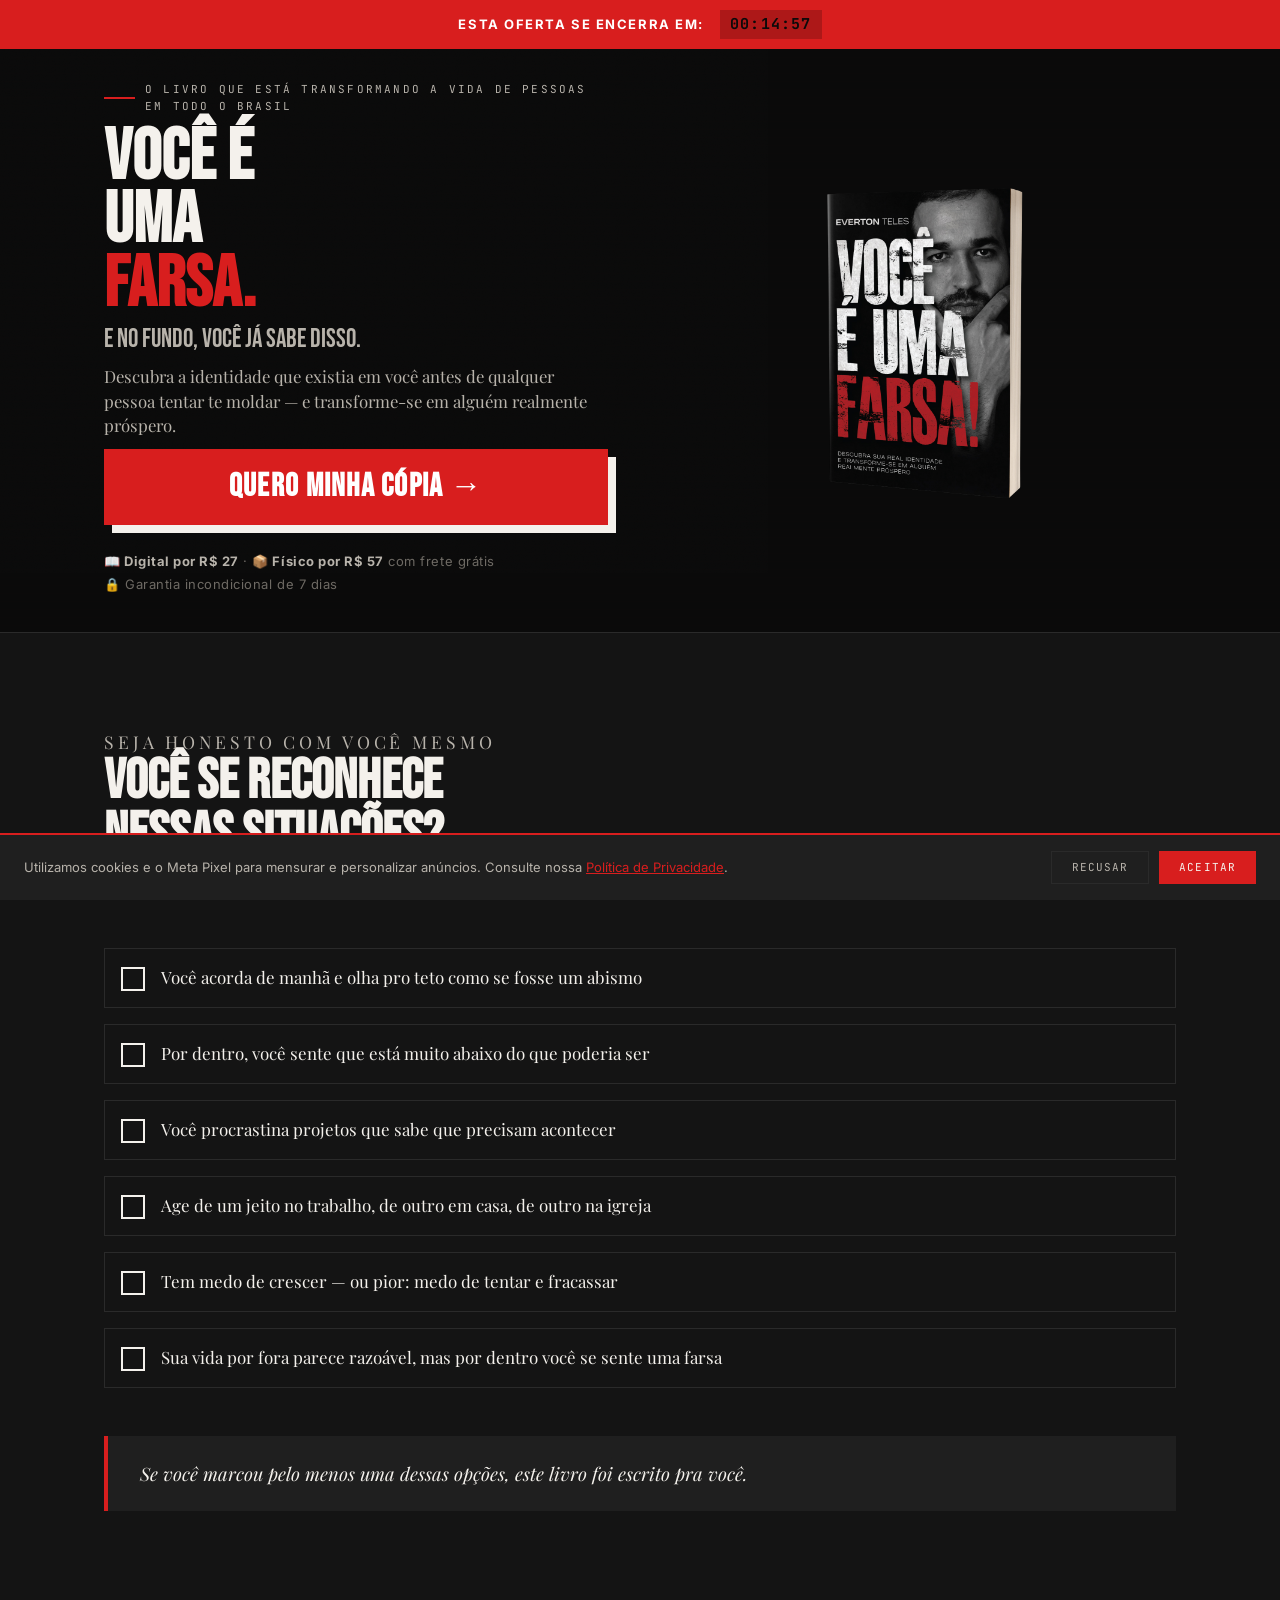
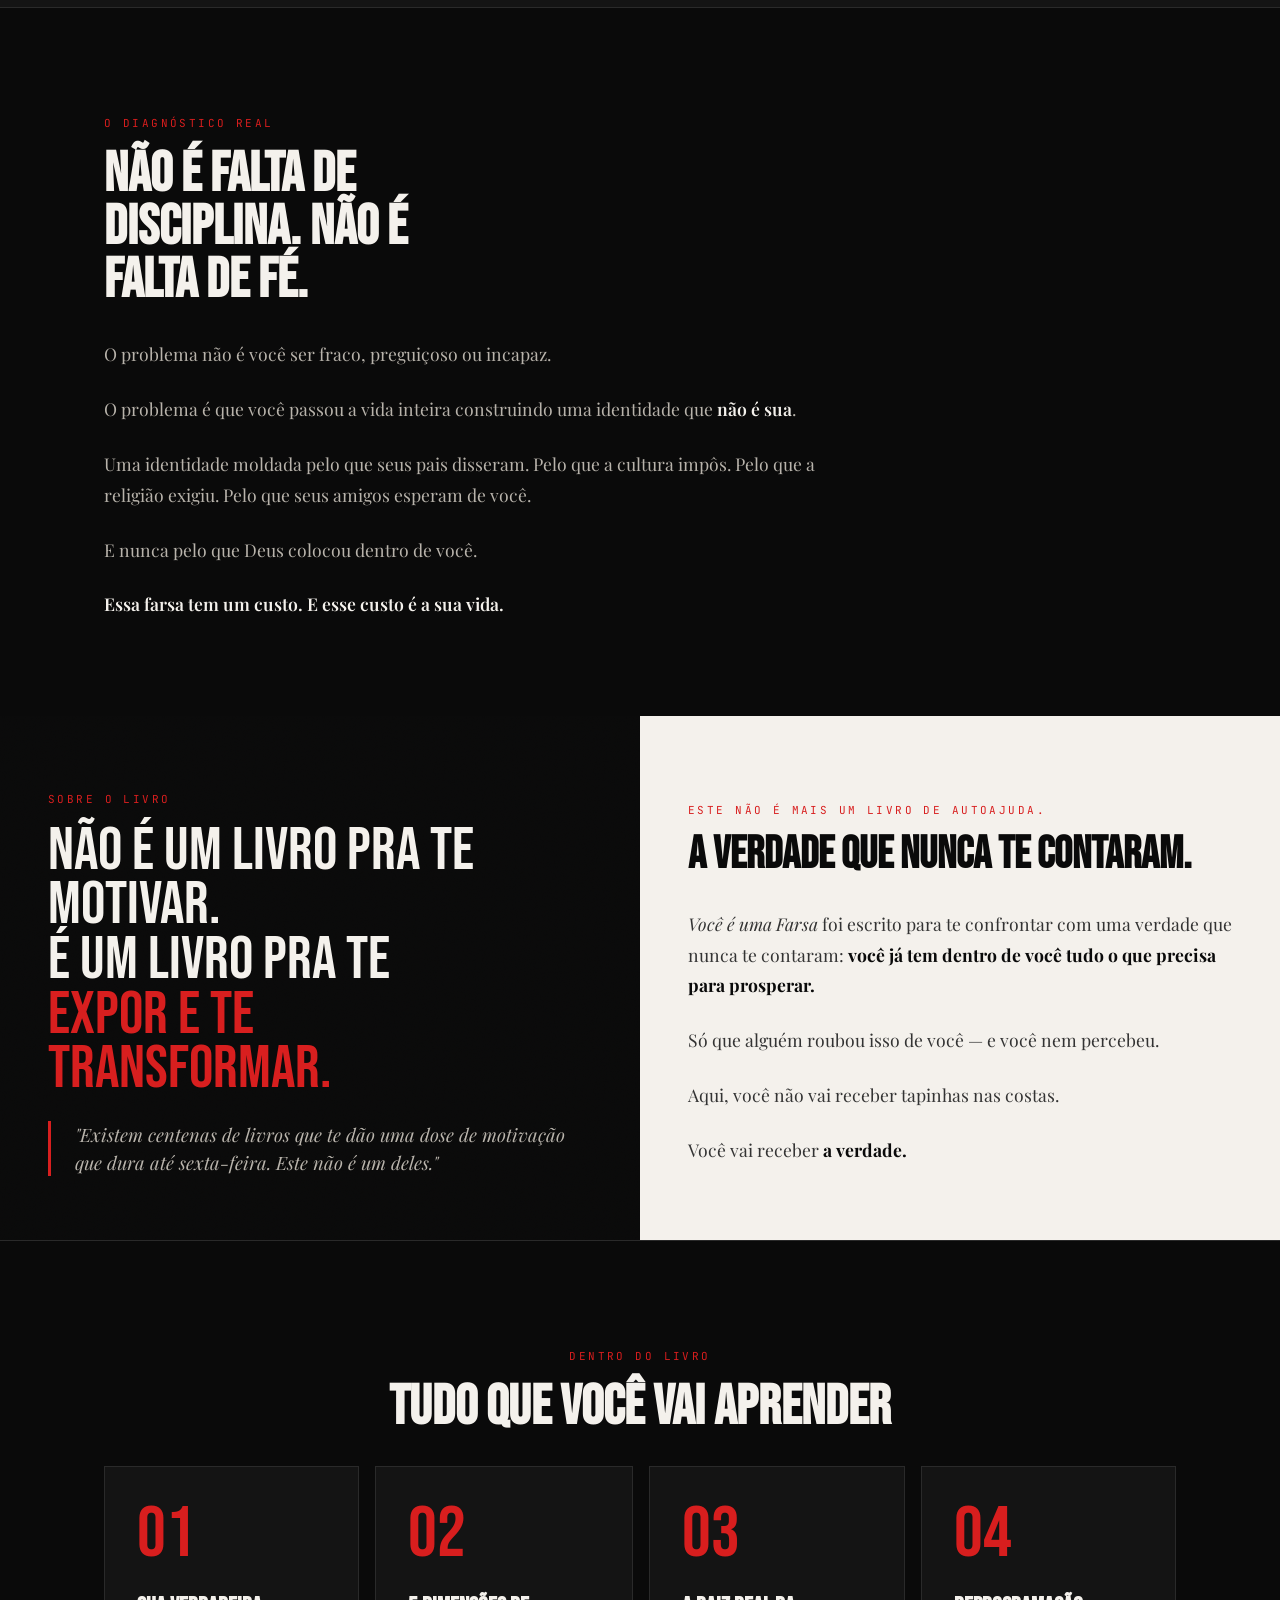
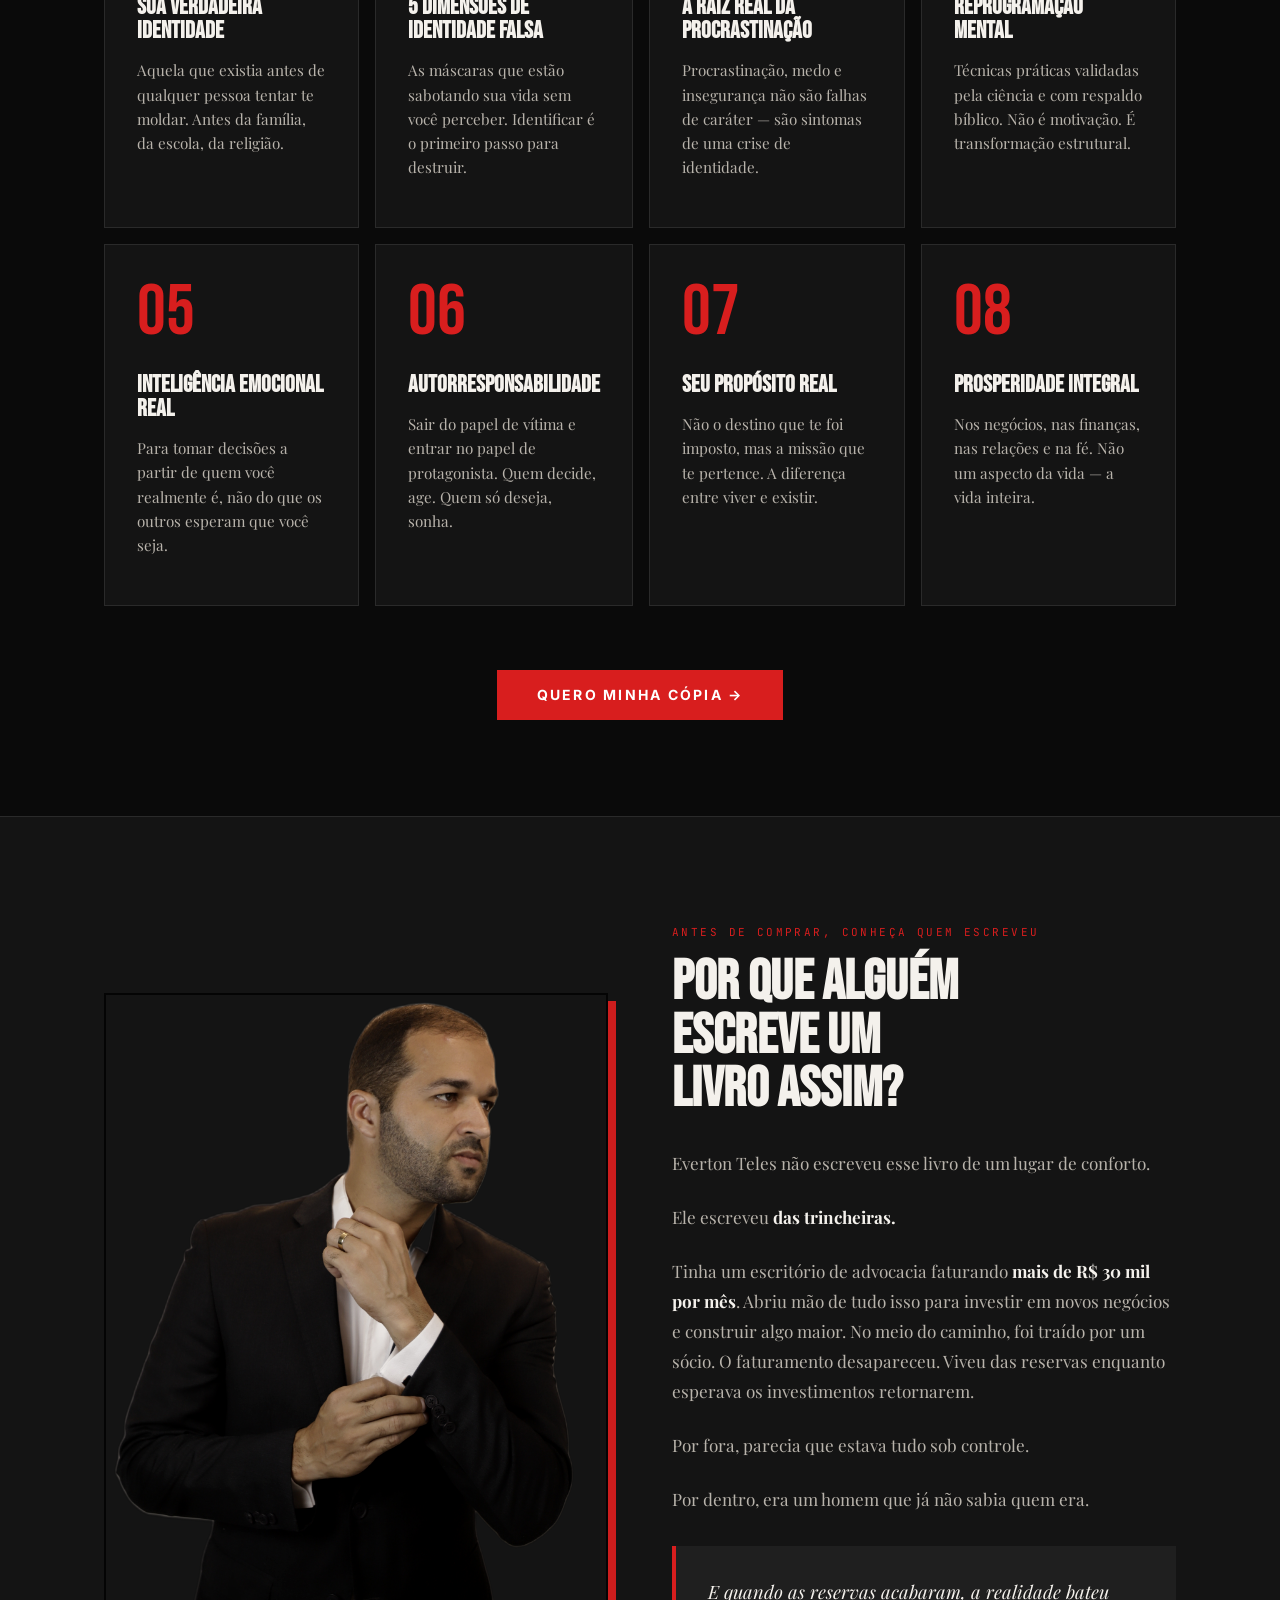
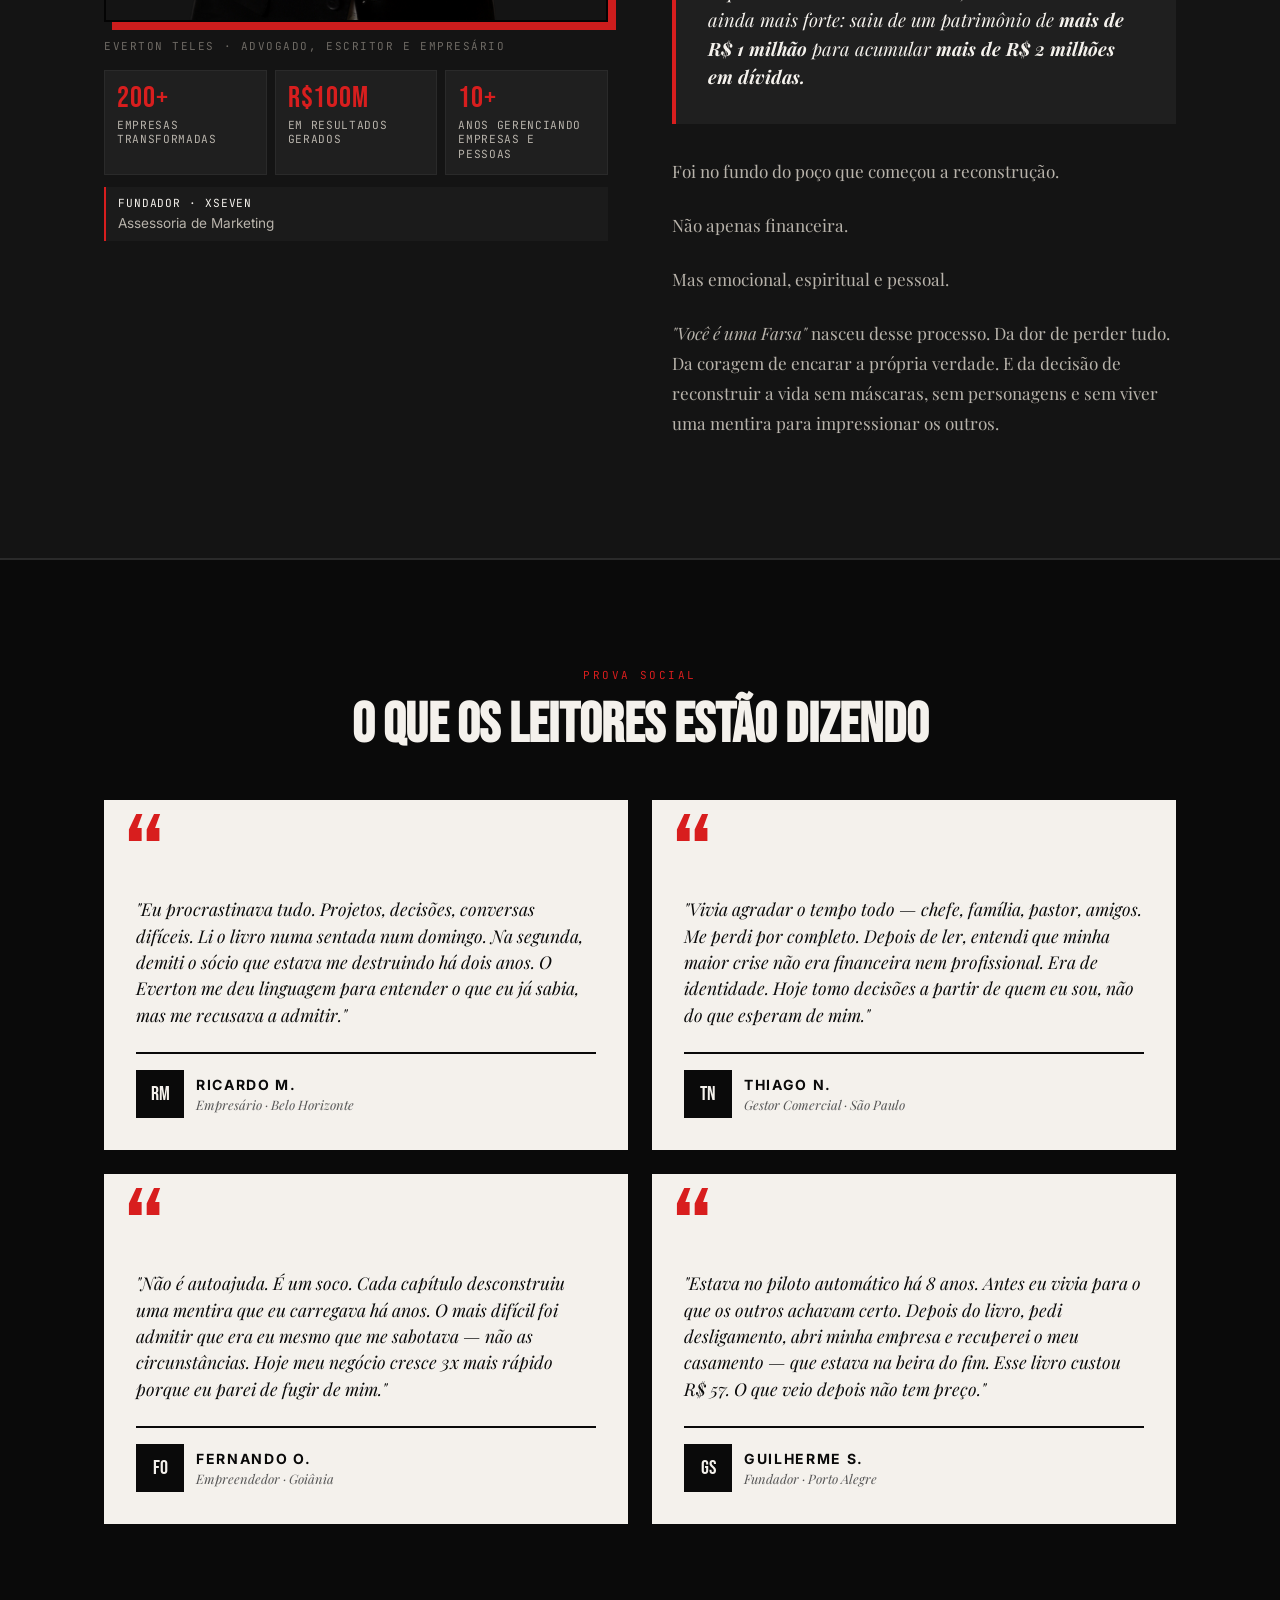
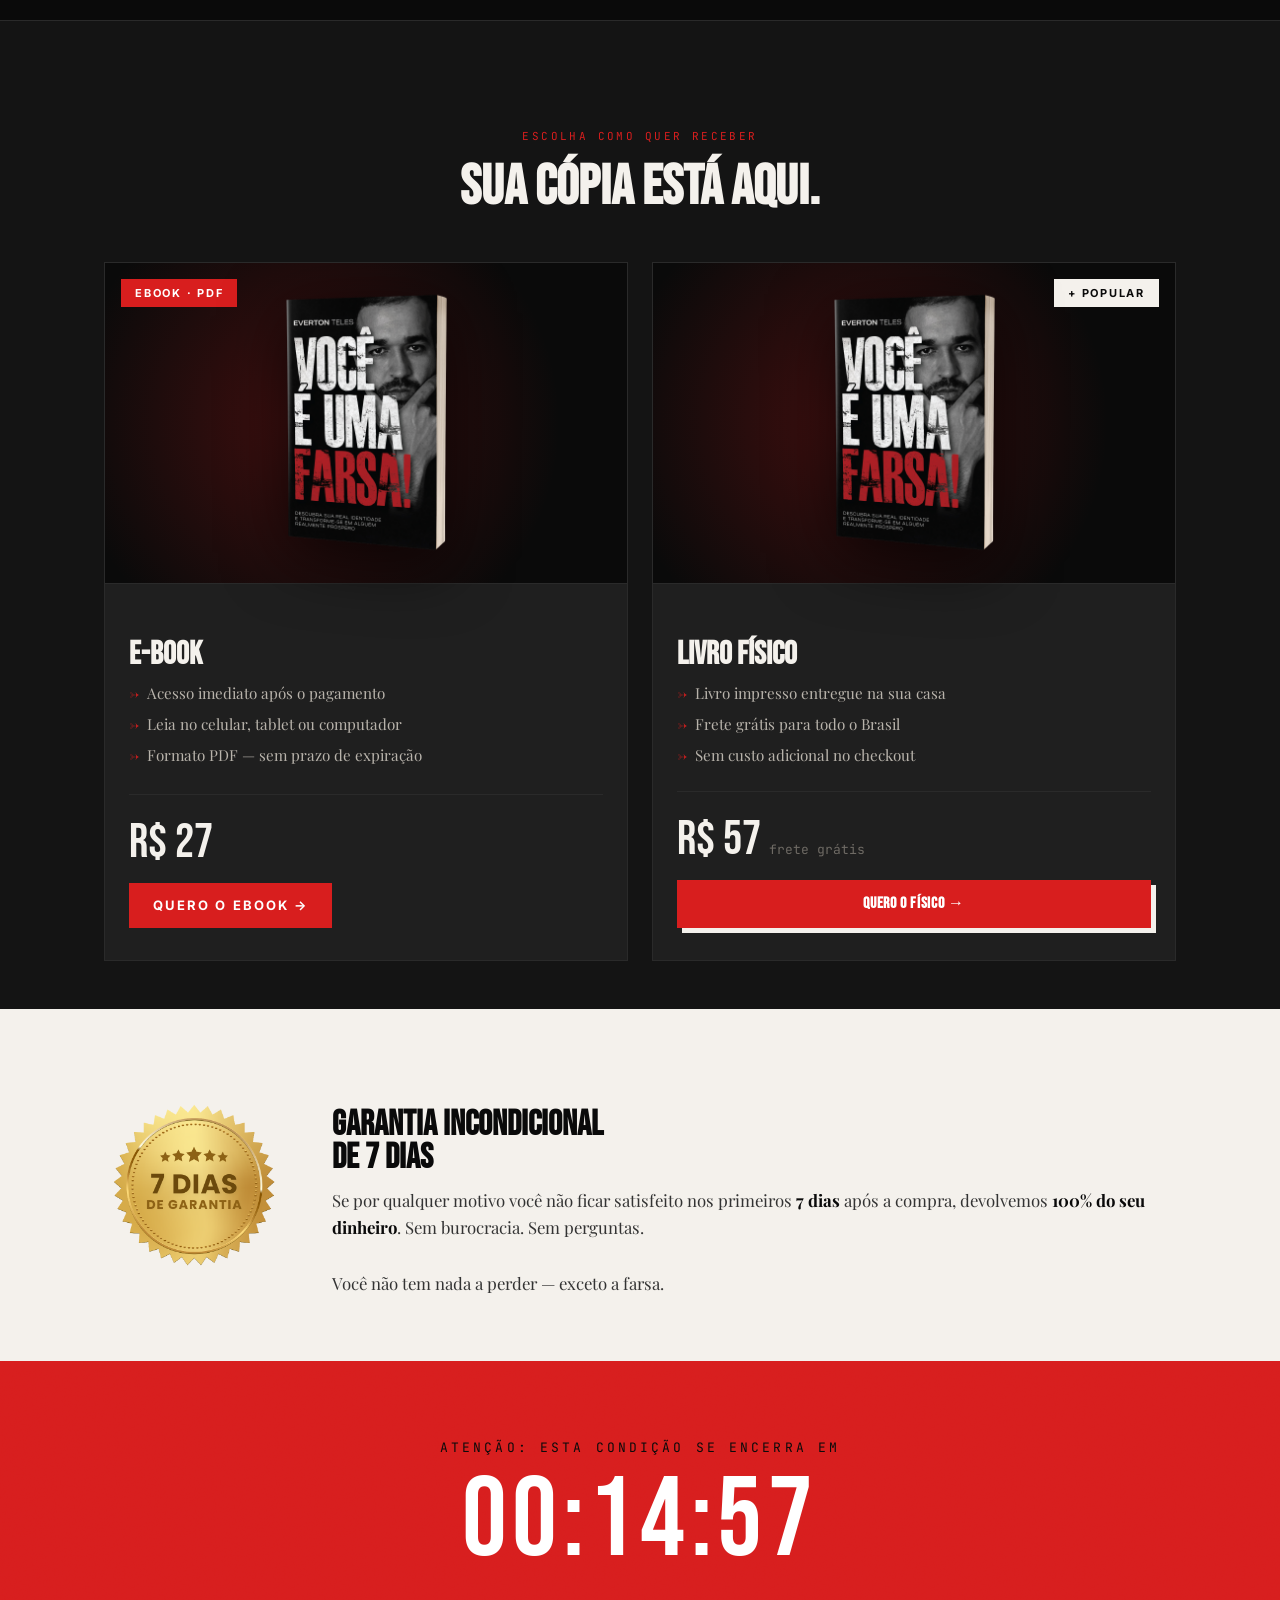
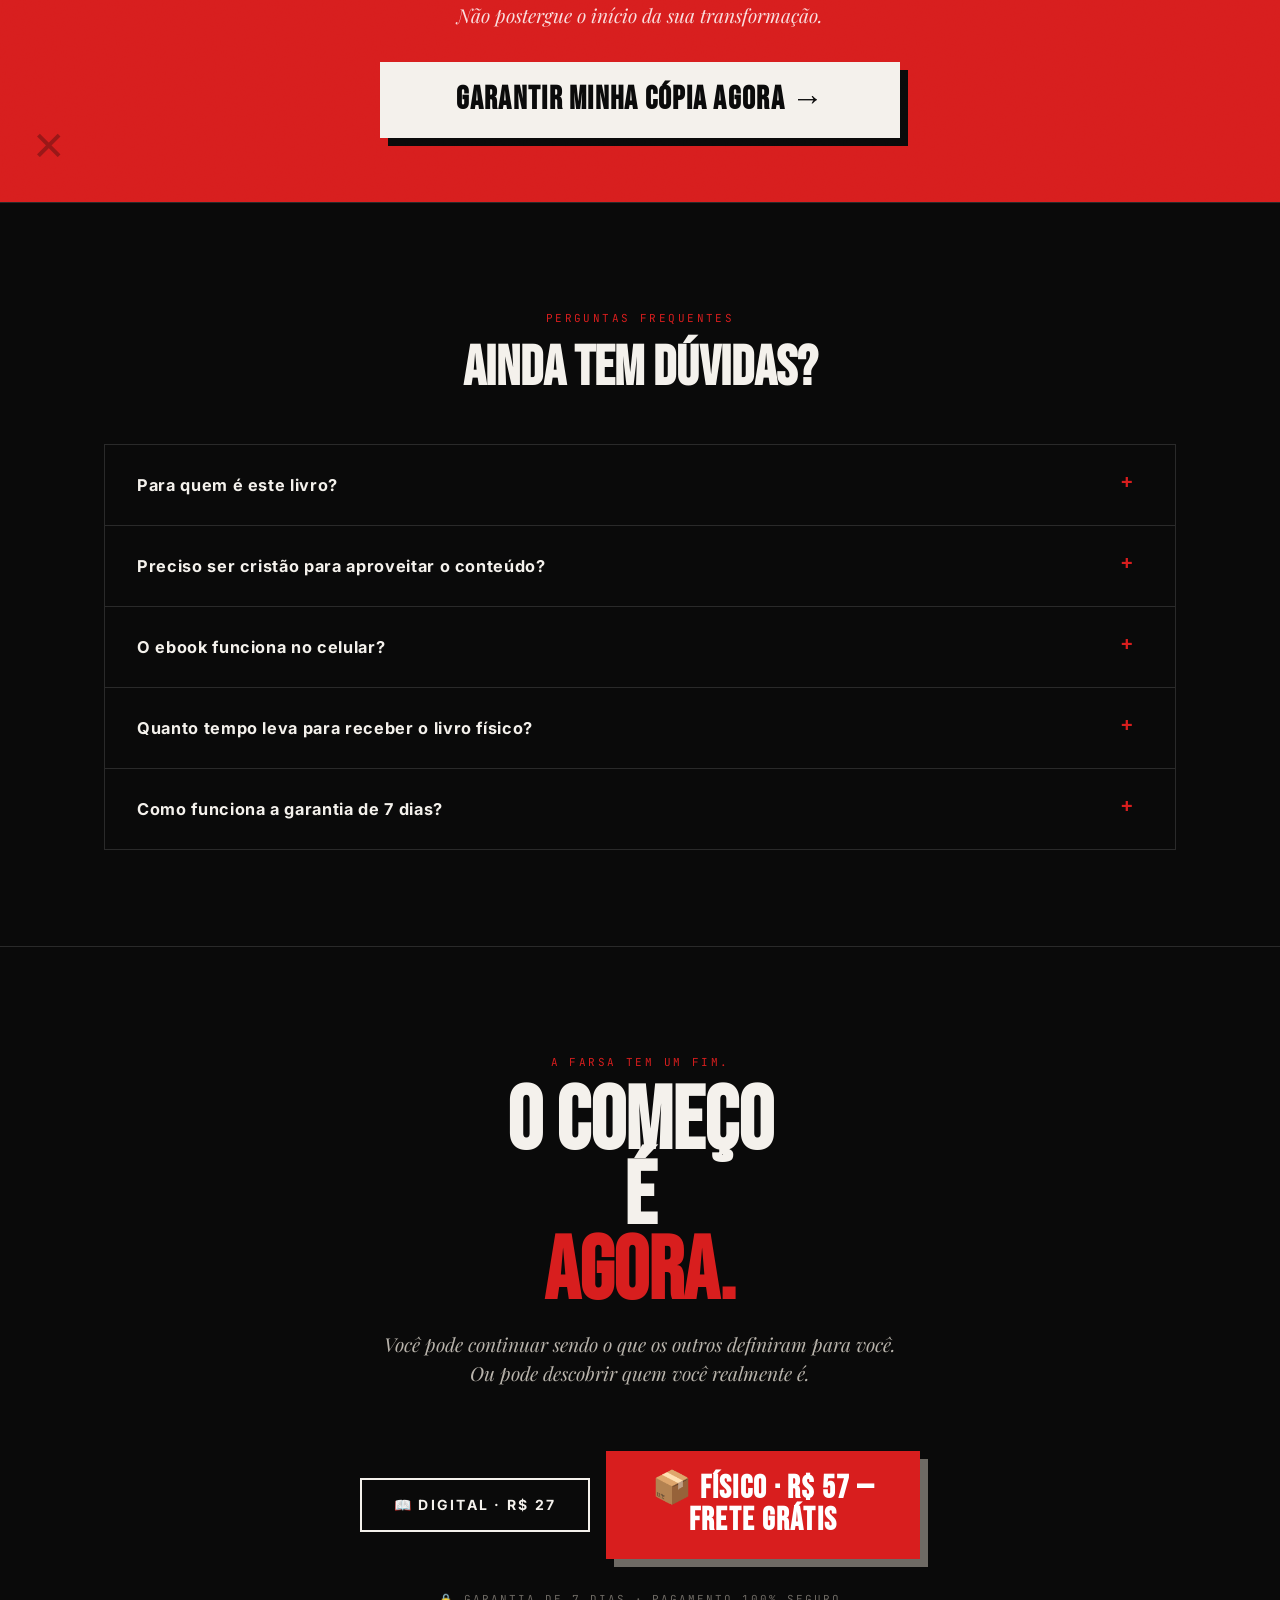
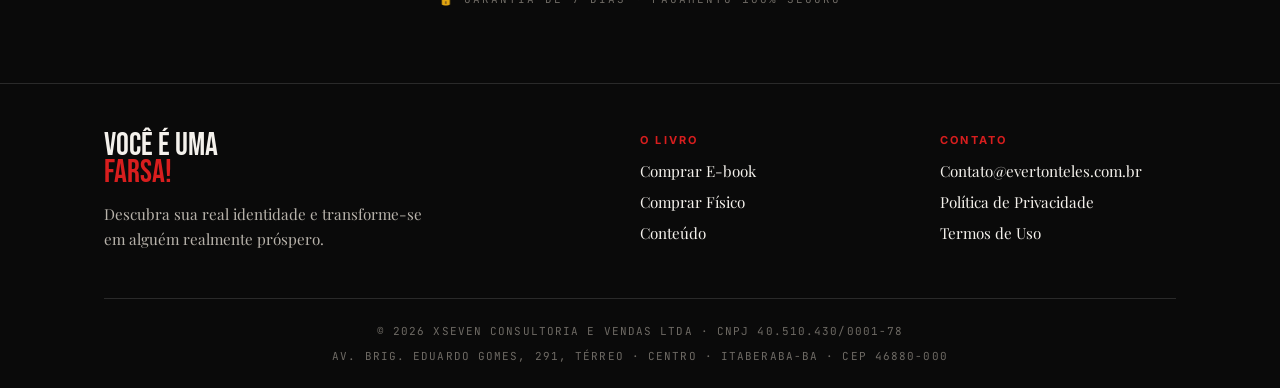
==== commit 064b8a36: "copy: atualiza história do autor na seção #autor Substitui a copy da seção sobre Everton Teles pela " ====
--- a/index.html
+++ b/index.html
@@ -289,19 +289,20 @@
         <div class="author-story__body">
           <p>Everton Teles não escreveu esse livro de um lugar de conforto.</p>
           <p>Ele escreveu <strong>das trincheiras.</strong></p>
-          <p>Tinha um escritório de advocacia faturando <strong>R$ 30 mil por mês</strong>. Abriu mão de tudo isso para investir em novos negócios. Foi traído pelo sócio. Ficou sem faturar. Viveu de reservas enquanto esperava que os investimentos retornassem.</p>
-          <p>Por fora, parecia tudo sob controle.</p>
-          <p>Por dentro, era um homem que não sabia quem era.</p>
+          <p>Tinha um escritório de advocacia faturando <strong>mais de R$ 30 mil por mês</strong>. Abriu mão de tudo isso para investir em novos negócios e construir algo maior. No meio do caminho, foi traído por um sócio. O faturamento desapareceu. Viveu das reservas enquanto esperava os investimentos retornarem.</p>
+          <p>Por fora, parecia que estava tudo sob controle.</p>
+          <p>Por dentro, era um homem que já não sabia quem era.</p>
         </div>
 
         <div class="author-story__pullquote">
-          <p>"Eu era um zumbi. Andava de cabeça baixa, fazendo tudo no piloto automático. Todas as áreas da minha vida pareciam estar apenas na média — e, lá no meu íntimo, eu sabia que não estava dando o melhor de mim."</p>
+          <p>E quando as reservas acabaram, a realidade bateu ainda mais forte: saiu de um patrimônio de <strong>mais de R$ 1 milhão</strong> para acumular <strong>mais de R$ 2 milhões em dívidas.</strong></p>
         </div>
 
         <div class="author-story__body">
-          <p>Foi nesse momento — no fundo do poço — que Everton encontrou o que chama de <strong>a verdade mais libertadora de todas</strong>: ele nunca tinha sido ele mesmo.</p>
-          <p>A partir daí, veio a transformação real. Recuperou o casamento. Refez o círculo de amizades. Reconquistou a confiança da família. Encontrou seu propósito. Construiu negócios que impactam centenas de empresas.</p>
-          <p>E decidiu compartilhar esse caminho com você.</p>
+          <p>Foi no fundo do poço que começou a reconstrução.</p>
+          <p>Não apenas financeira.</p>
+          <p>Mas emocional, espiritual e pessoal.</p>
+          <p><em>"Você é uma Farsa"</em> nasceu desse processo. Da dor de perder tudo. Da coragem de encarar a própria verdade. E da decisão de reconstruir a vida sem máscaras, sem personagens e sem viver uma mentira para impressionar os outros.</p>
         </div>
       </div>
     </div>
--- a/lp.css
+++ b/lp.css
@@ -9,7 +9,8 @@
    RESET / BASE
    ============================================================ */
 *, *::before, *::after { box-sizing: border-box; }
-html { scroll-behavior: smooth; }
+html { scroll-behavior: smooth; overflow-x: hidden; }
+body { overflow-x: hidden; }
 body {
   margin: 0;
   padding: 0;
@@ -1048,6 +1049,8 @@
 .site-footer__bottom {
   display: flex;
   flex-direction: column;
+  align-items: center;
+  text-align: center;
   gap: var(--sp-2);
   font-family: var(--font-mono);
   font-size: 11px;
@@ -1055,9 +1058,7 @@
   letter-spacing: 0.1em;
   text-transform: uppercase;
 }
-@media (min-width: 600px) {
-  .site-footer__bottom { flex-direction: row; justify-content: space-between; }
-}
+@media (min-width: 600px) { .site-footer__bottom span { white-space: nowrap; } }
 
 /* ============================================================
    STICKY CTA (mobile only)
@@ -1201,7 +1202,7 @@
   .final-cta__buttons .btn { width: 100%; }
 
   /* Fotos do autor — limitar altura no mobile */
-  .author-story__photo { max-height: 380px; }
+  .author-story__photo { max-height: 380px; width: calc(100% - 12px); box-shadow: 8px 8px 0 var(--farsa-red); }
 }
 
 /* ============================================================
@@ -1212,6 +1213,9 @@
   bottom: 0;
   left: 0;
   right: 0;
+  width: 100%;
+  box-sizing: border-box;
+  overflow: hidden;
   background: var(--farsa-coal);
   border-top: 2px solid var(--farsa-red);
   padding: 16px 24px;
@@ -1227,7 +1231,7 @@
   font-size: 13px;
   color: var(--farsa-ash);
   flex: 1;
-  min-width: 200px;
+  min-width: 0;
   margin: 0;
   line-height: 1.5;
 }
@@ -1251,3 +1255,15 @@
 .cookie-banner__btn--reject:hover { border-color: var(--farsa-ash); color: var(--farsa-bone); }
 .cookie-banner__btn--accept { background: var(--farsa-red); color: var(--farsa-bone); }
 .cookie-banner__btn--accept:hover { background: #b81818; }
+@media (max-width: 767px) {
+  .cookie-banner {
+    flex-direction: column;
+    align-items: stretch;
+    gap: 12px;
+    padding: 14px 16px;
+  }
+  .cookie-banner__actions {
+    flex-shrink: 1;
+    justify-content: flex-end;
+  }
+}
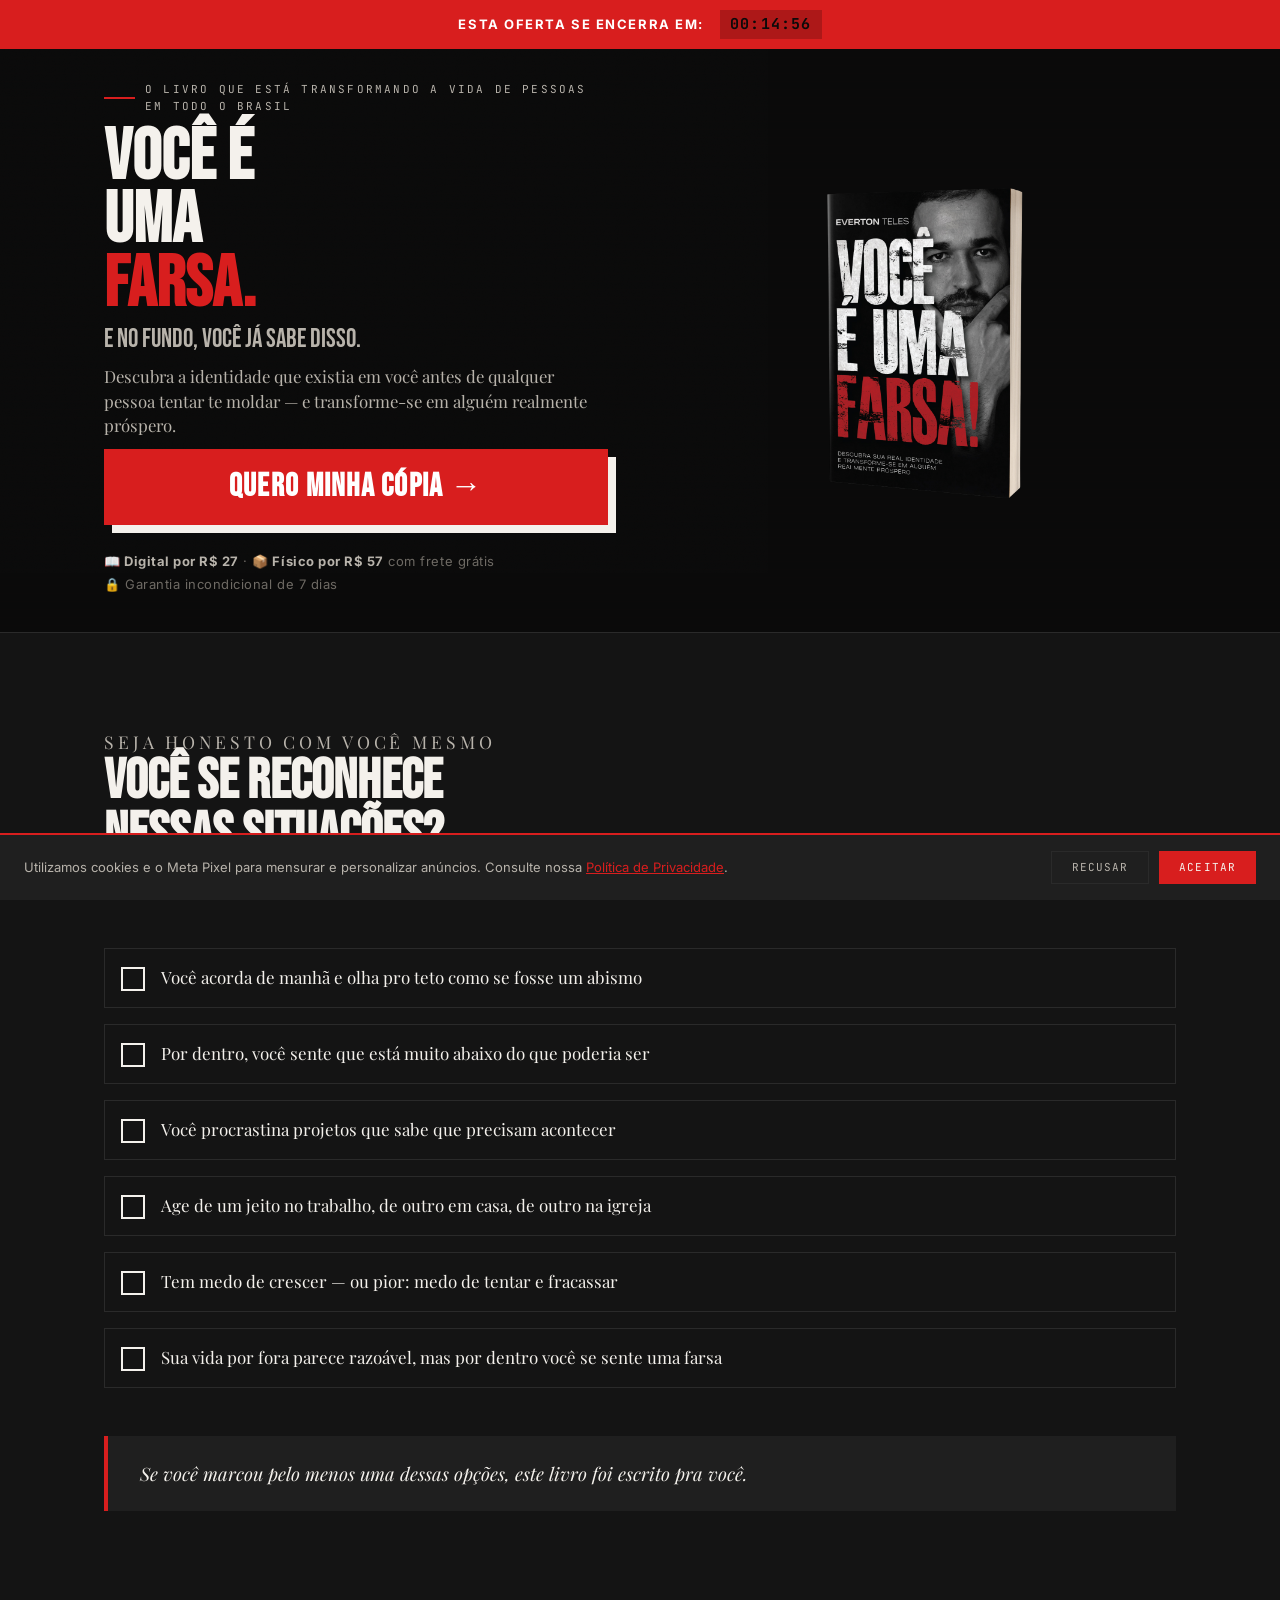
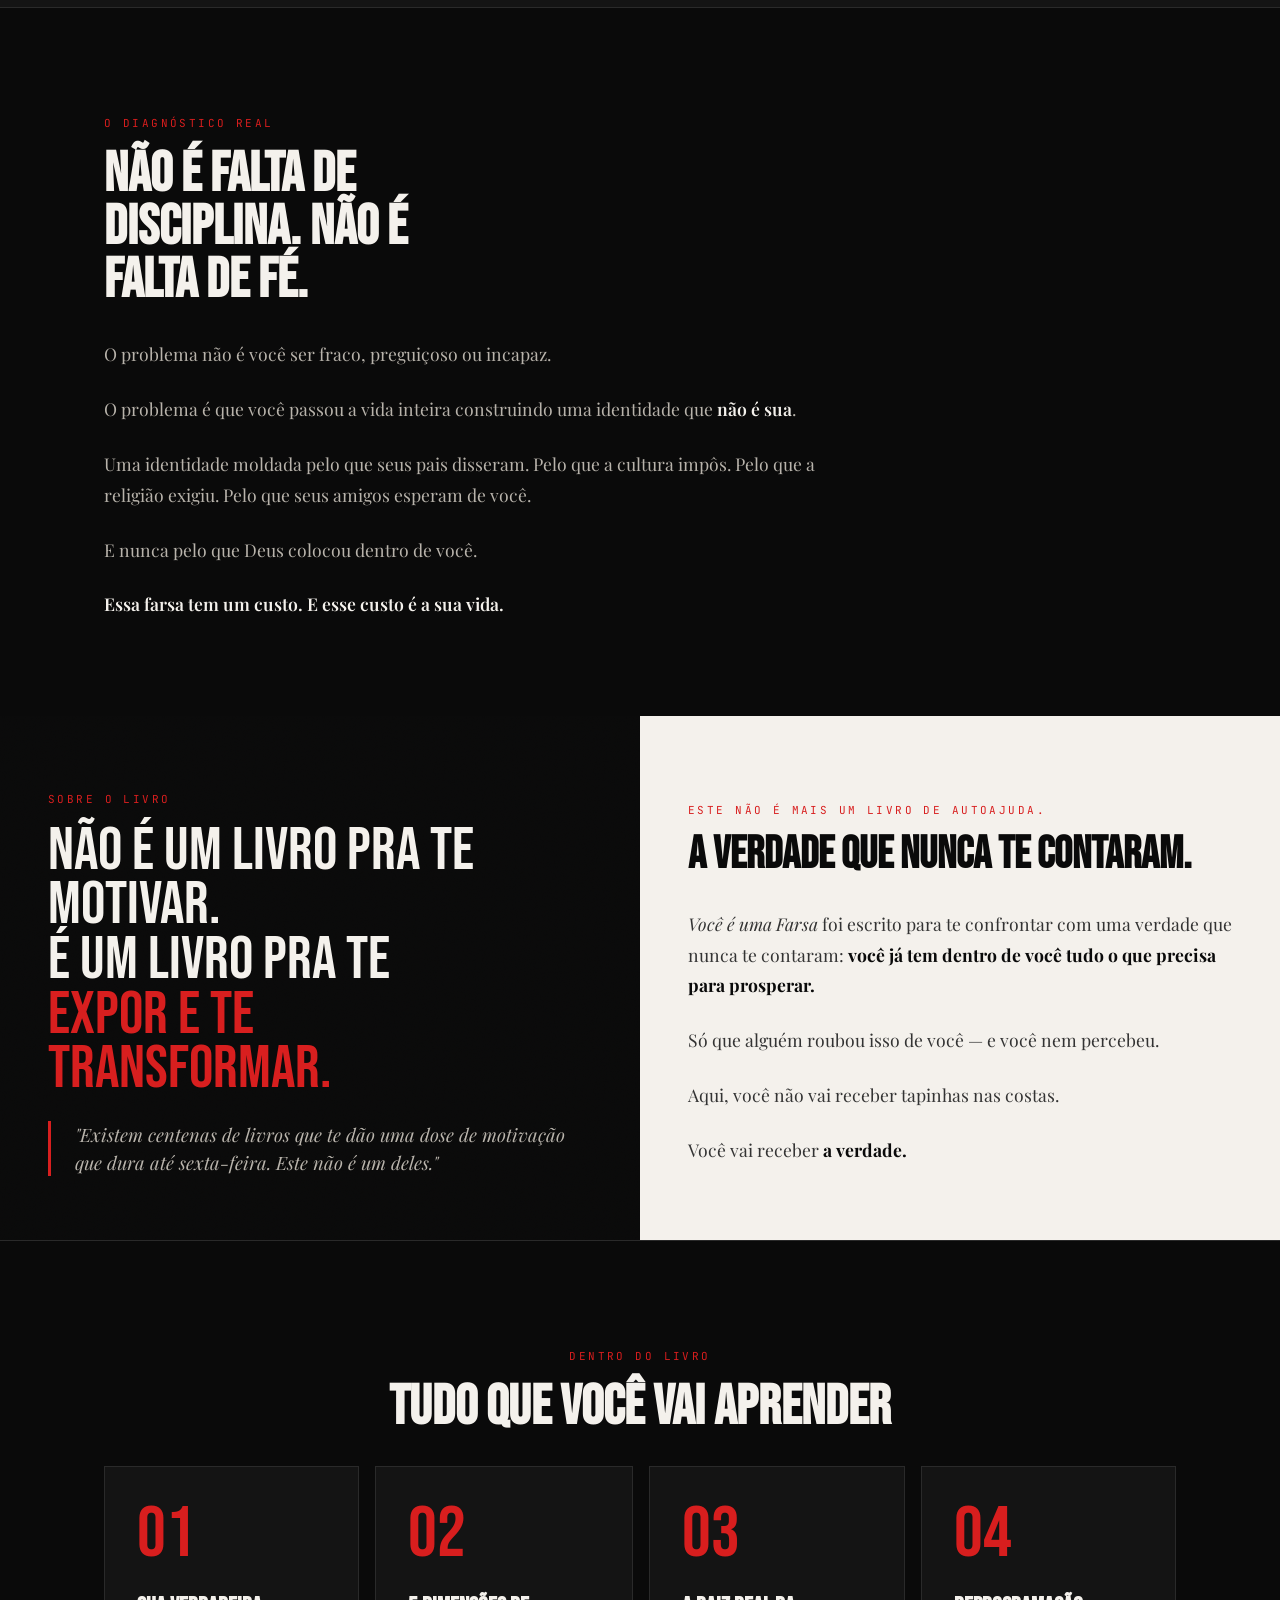
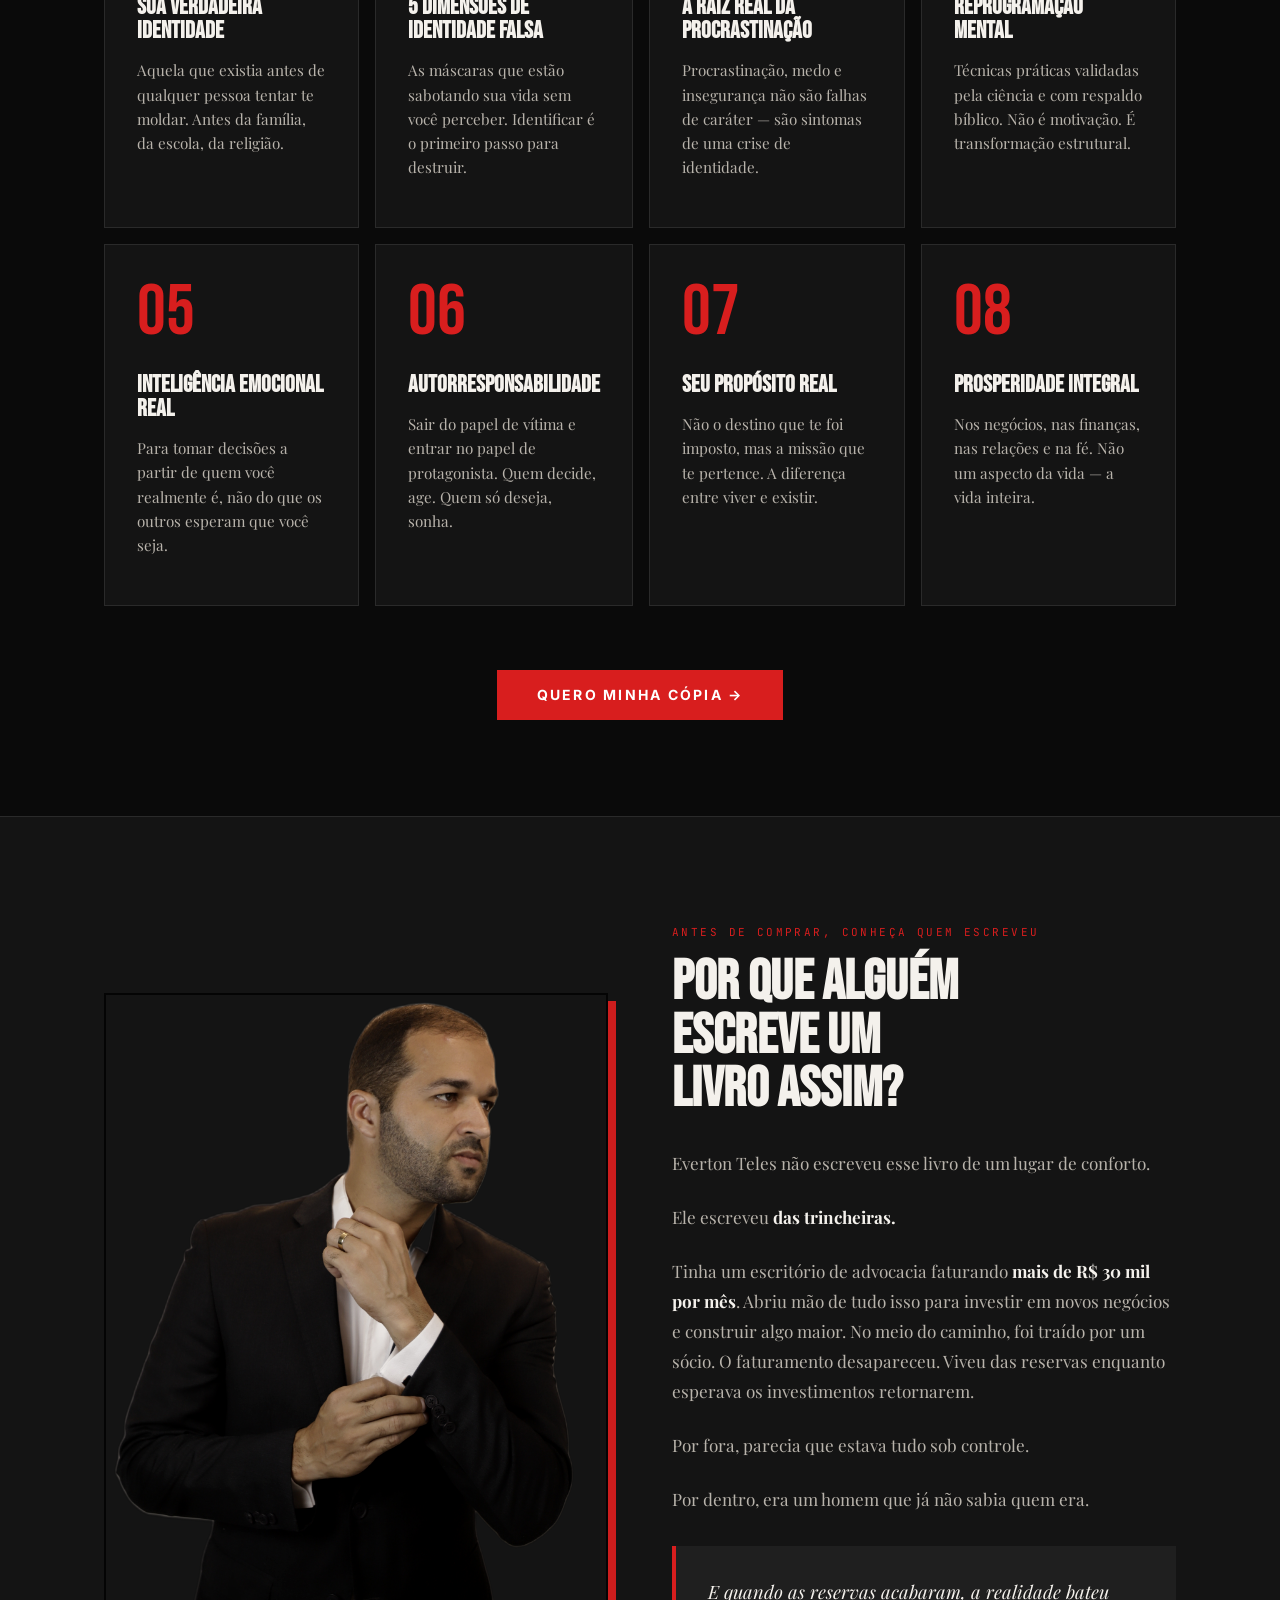
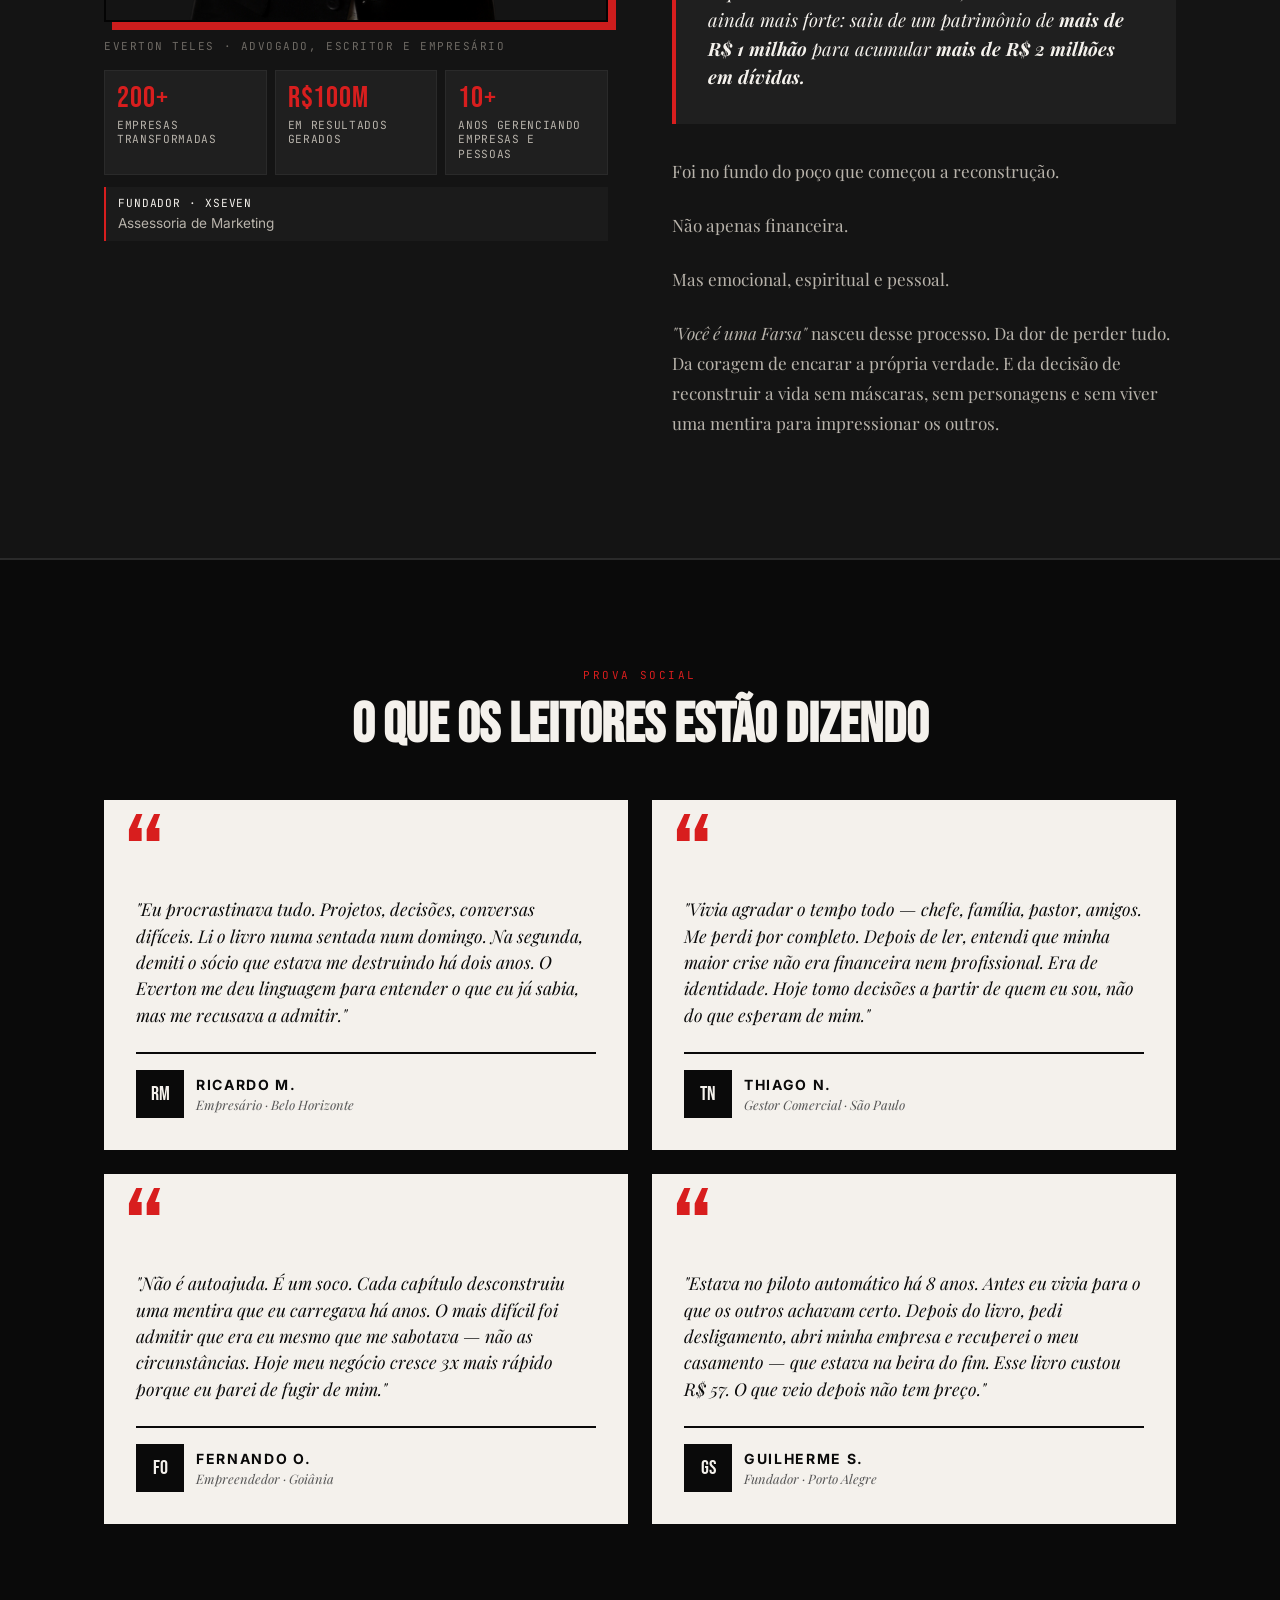
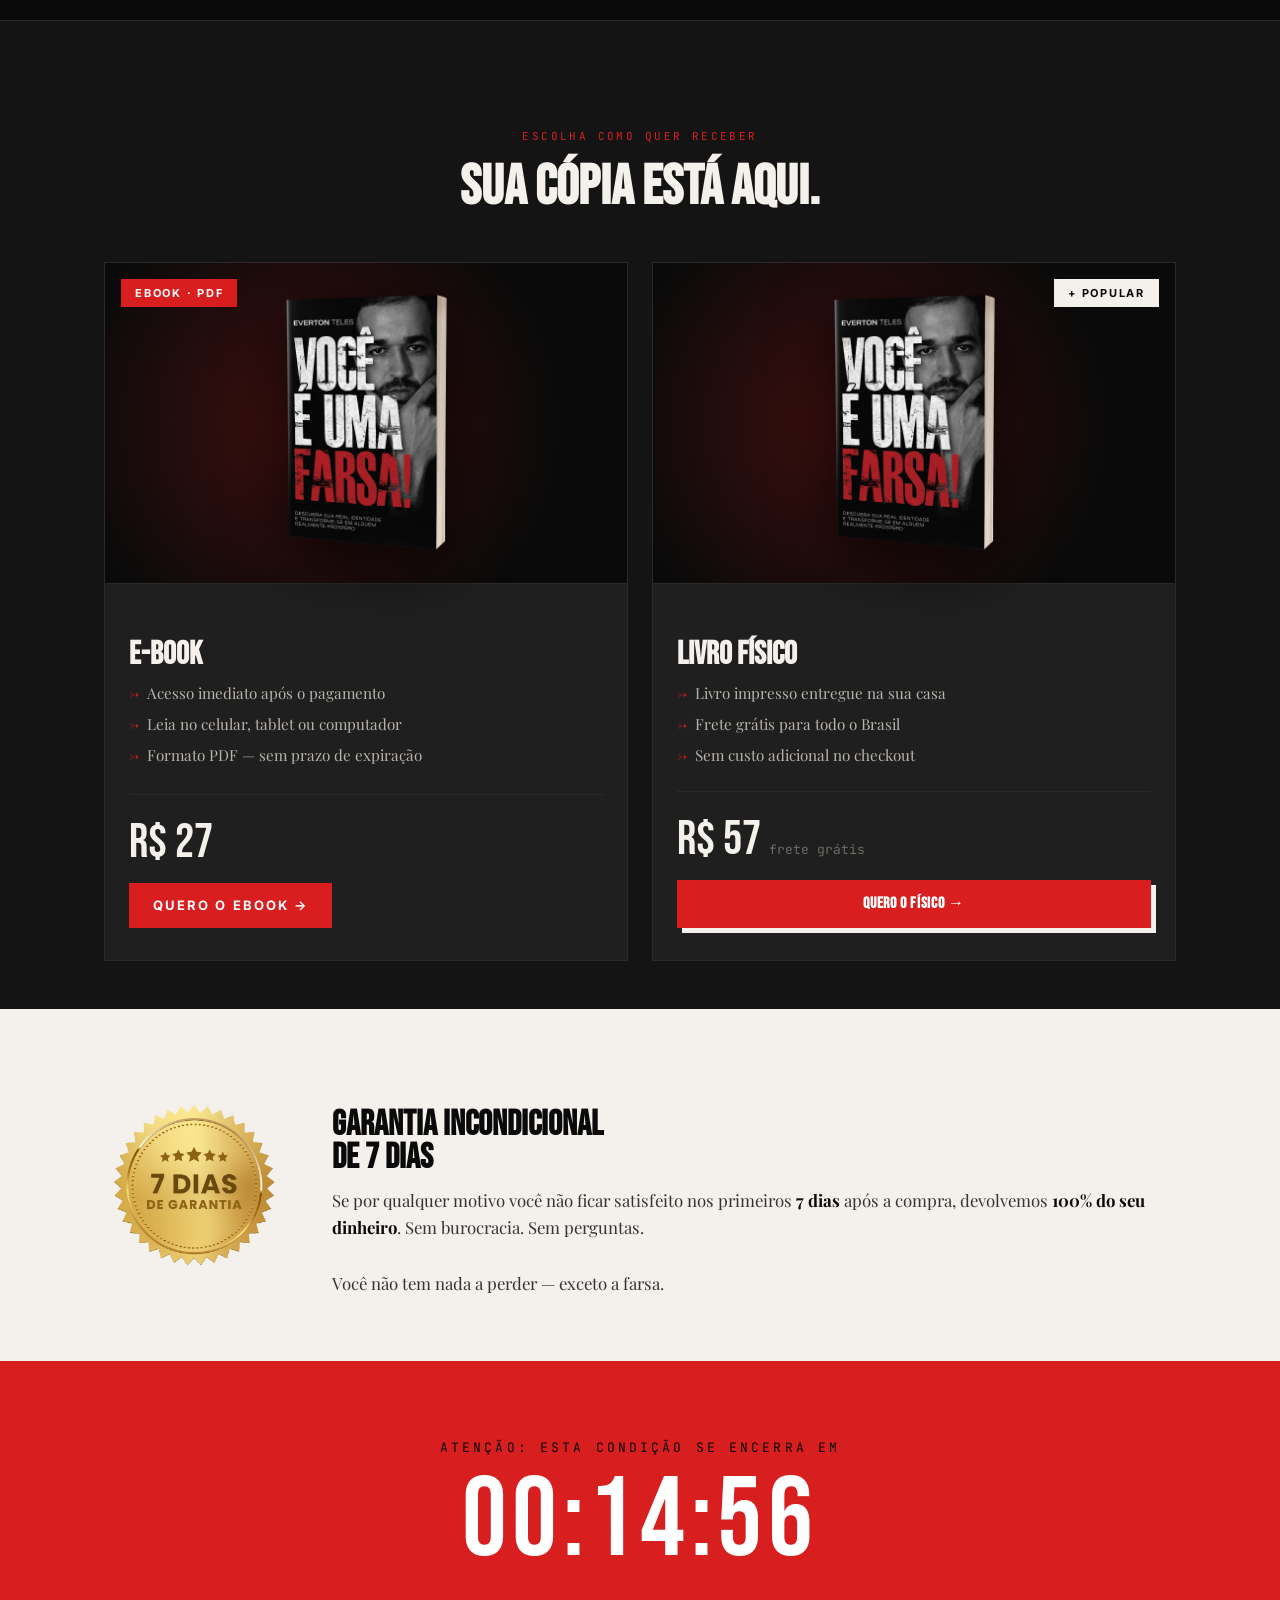
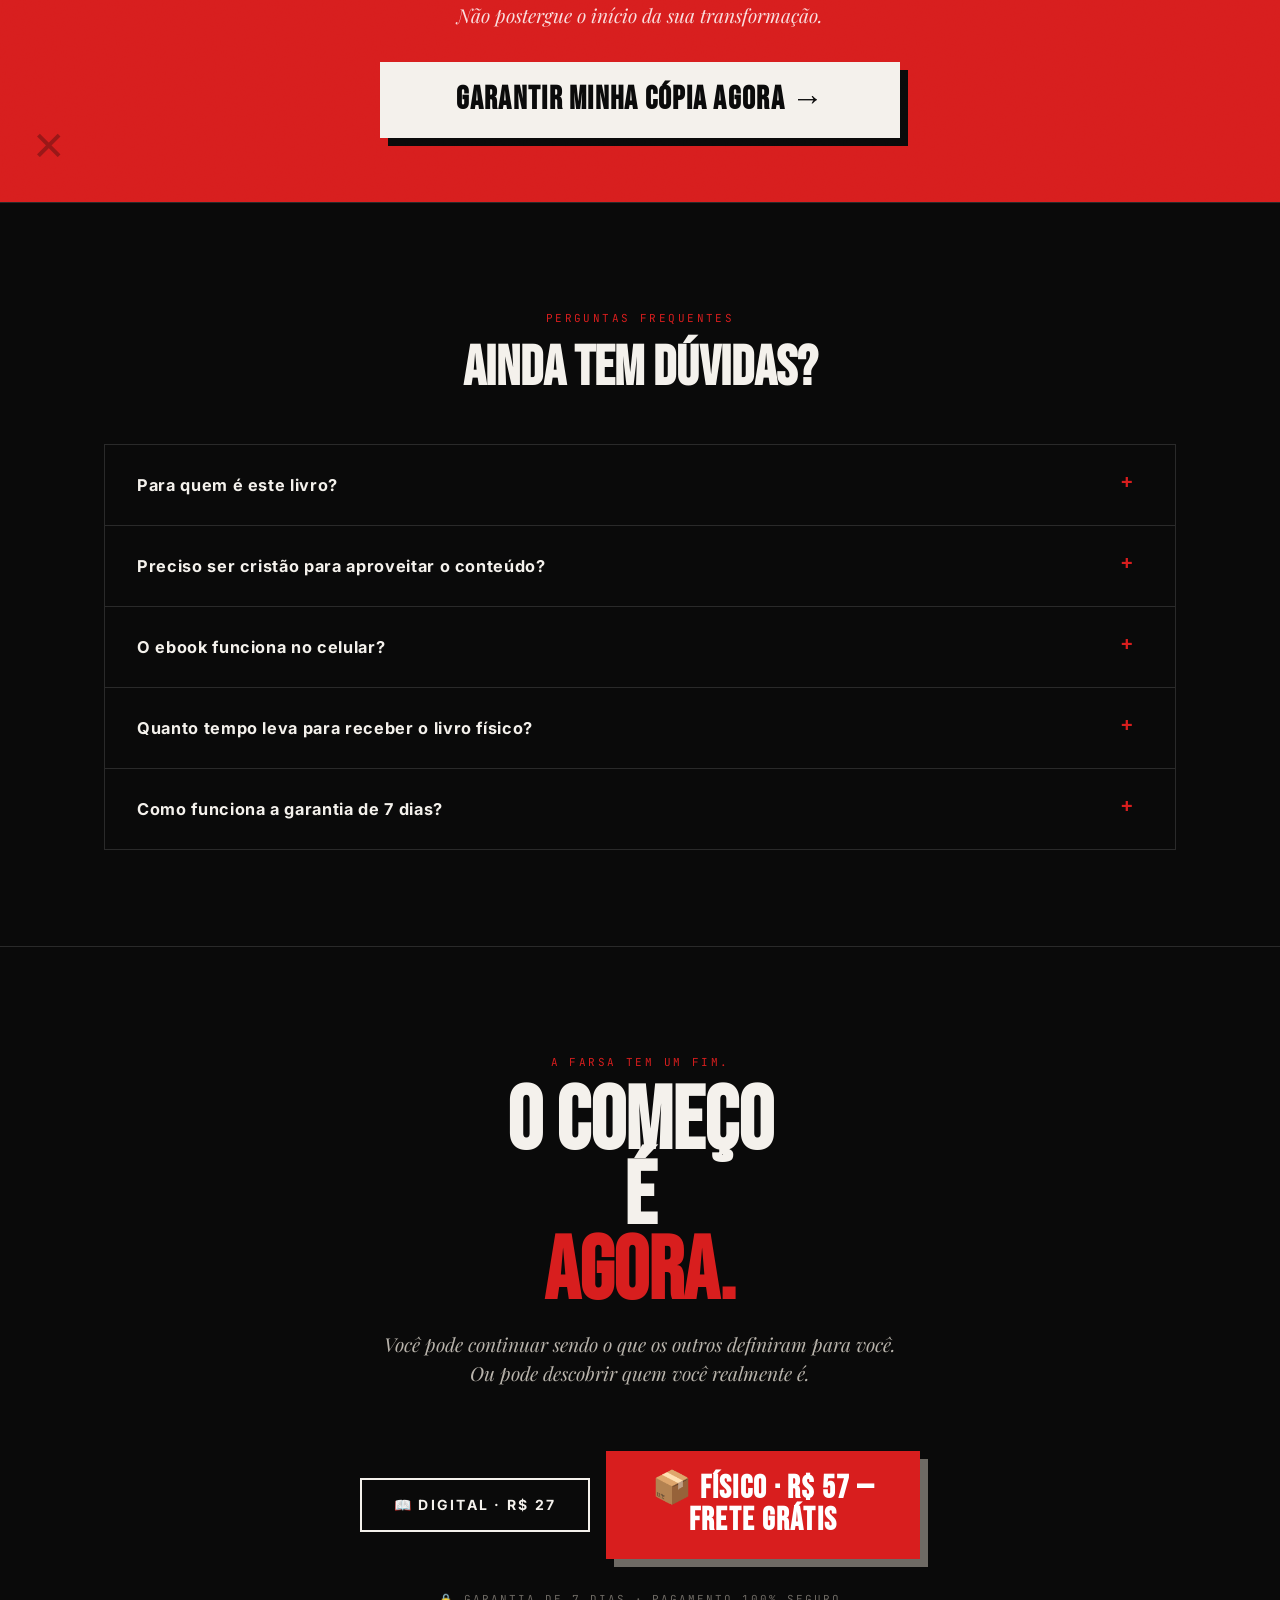
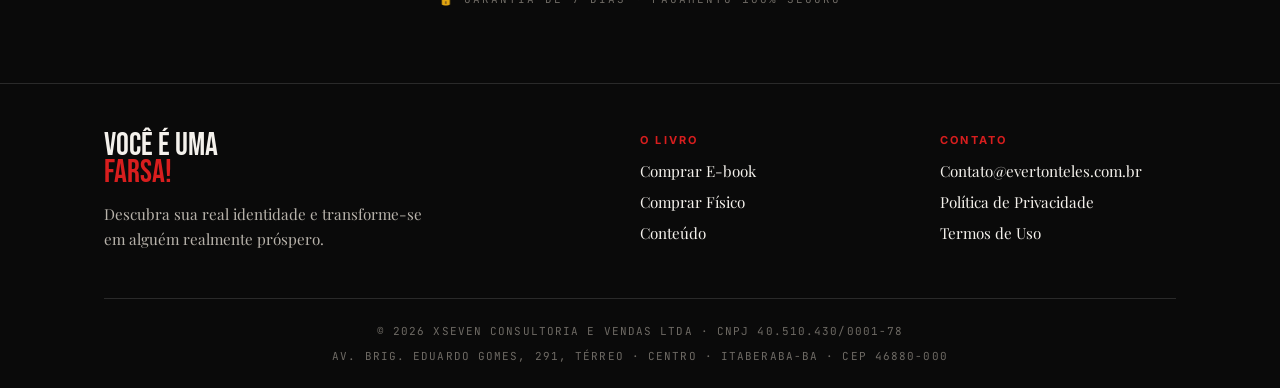
==== commit f72f3258: "perf(mobile): otimização completa para tráfego mobile - Fontes Google carregadas diretamente no <hea" ====
--- a/index.html
+++ b/index.html
@@ -9,6 +9,9 @@
   <!-- Preconnect para Google Fonts -->
   <link rel="preconnect" href="https://fonts.googleapis.com" />
   <link rel="preconnect" href="https://fonts.gstatic.com" crossorigin />
+
+  <!-- Google Fonts — carregado diretamente no head para evitar 3 níveis de @import -->
+  <link rel="stylesheet" href="https://fonts.googleapis.com/css2?family=Oswald:wght@400;500;600;700&family=Bebas+Neue&family=Playfair+Display:ital,wght@0,400;0,500;0,600;0,700;0,800;0,900;1,400;1,700&family=Inter:wght@300;400;500;600;700&family=JetBrains+Mono:wght@400;500&display=swap" />
 
   <!-- Estilos -->
   <link rel="stylesheet" href="lp.css" />
--- a/lp.css
+++ b/lp.css
@@ -9,7 +9,7 @@
    RESET / BASE
    ============================================================ */
 *, *::before, *::after { box-sizing: border-box; }
-html { scroll-behavior: smooth; overflow-x: hidden; }
+html { scroll-behavior: smooth; overflow-x: hidden; scroll-padding-top: 44px; }
 body { overflow-x: hidden; }
 body {
   margin: 0;
@@ -263,6 +263,9 @@
   width: auto;
   animation: book-float 3.6s ease-in-out infinite;
   will-change: transform, filter;
+}
+@media (prefers-reduced-motion: reduce) {
+  .hero__book-img { animation: none; }
 }
 
 /* ============================================================
@@ -372,7 +375,7 @@
 .differential__inner {
   display: grid;
   grid-template-columns: 1fr;
-  gap: var(--sp-7);
+  gap: 0;
 }
 @media (min-width: 768px) {
   .differential__inner { grid-template-columns: 1fr 1fr; gap: 0; }
@@ -1177,6 +1180,16 @@
   /* Padding inferior para o sticky CTA não cobrir o conteúdo */
   body { padding-bottom: 72px; }
 
+  /* Reduzir padding vertical das seções: 96px → 64px por seção */
+  .agitation,
+  .revelation,
+  .discover,
+  .author-story,
+  .testimonials,
+  .faq,
+  .final-cta { padding-top: var(--sp-8); padding-bottom: var(--sp-8); }
+  .offer { padding-top: var(--sp-8); }
+
   /* Hero — reduzir padding e espaçamentos internos */
   .hero { padding: var(--sp-6) 0 var(--sp-5); }
   .hero__badge { margin-bottom: var(--sp-3); }
@@ -1195,14 +1208,23 @@
   /* Card físico aparece primeiro no mobile */
   .product-card--featured { order: -1; }
 
+  /* Card de produto — reduzir altura da imagem (320px → 220px) */
+  .product-card__visual { height: 220px; }
+
   /* Botões nos cards de produto — ocupam largura total */
   .product-card__price-row .btn { width: 100%; }
 
   /* Botões no CTA final — ocupam largura total */
   .final-cta__buttons .btn { width: 100%; }
 
+  /* Seção autor — remover espaço morto antes da foto em mobile */
+  .author-story__visual { padding-top: 0; }
+
   /* Fotos do autor — limitar altura no mobile */
   .author-story__photo { max-height: 380px; width: calc(100% - 12px); box-shadow: 8px 8px 0 var(--farsa-red); }
+
+  /* FAQ — reduzir padding horizontal para aproveitar espaço em telas pequenas */
+  .faq__question { padding: var(--sp-4) var(--sp-5); }
 }
 
 /* ============================================================
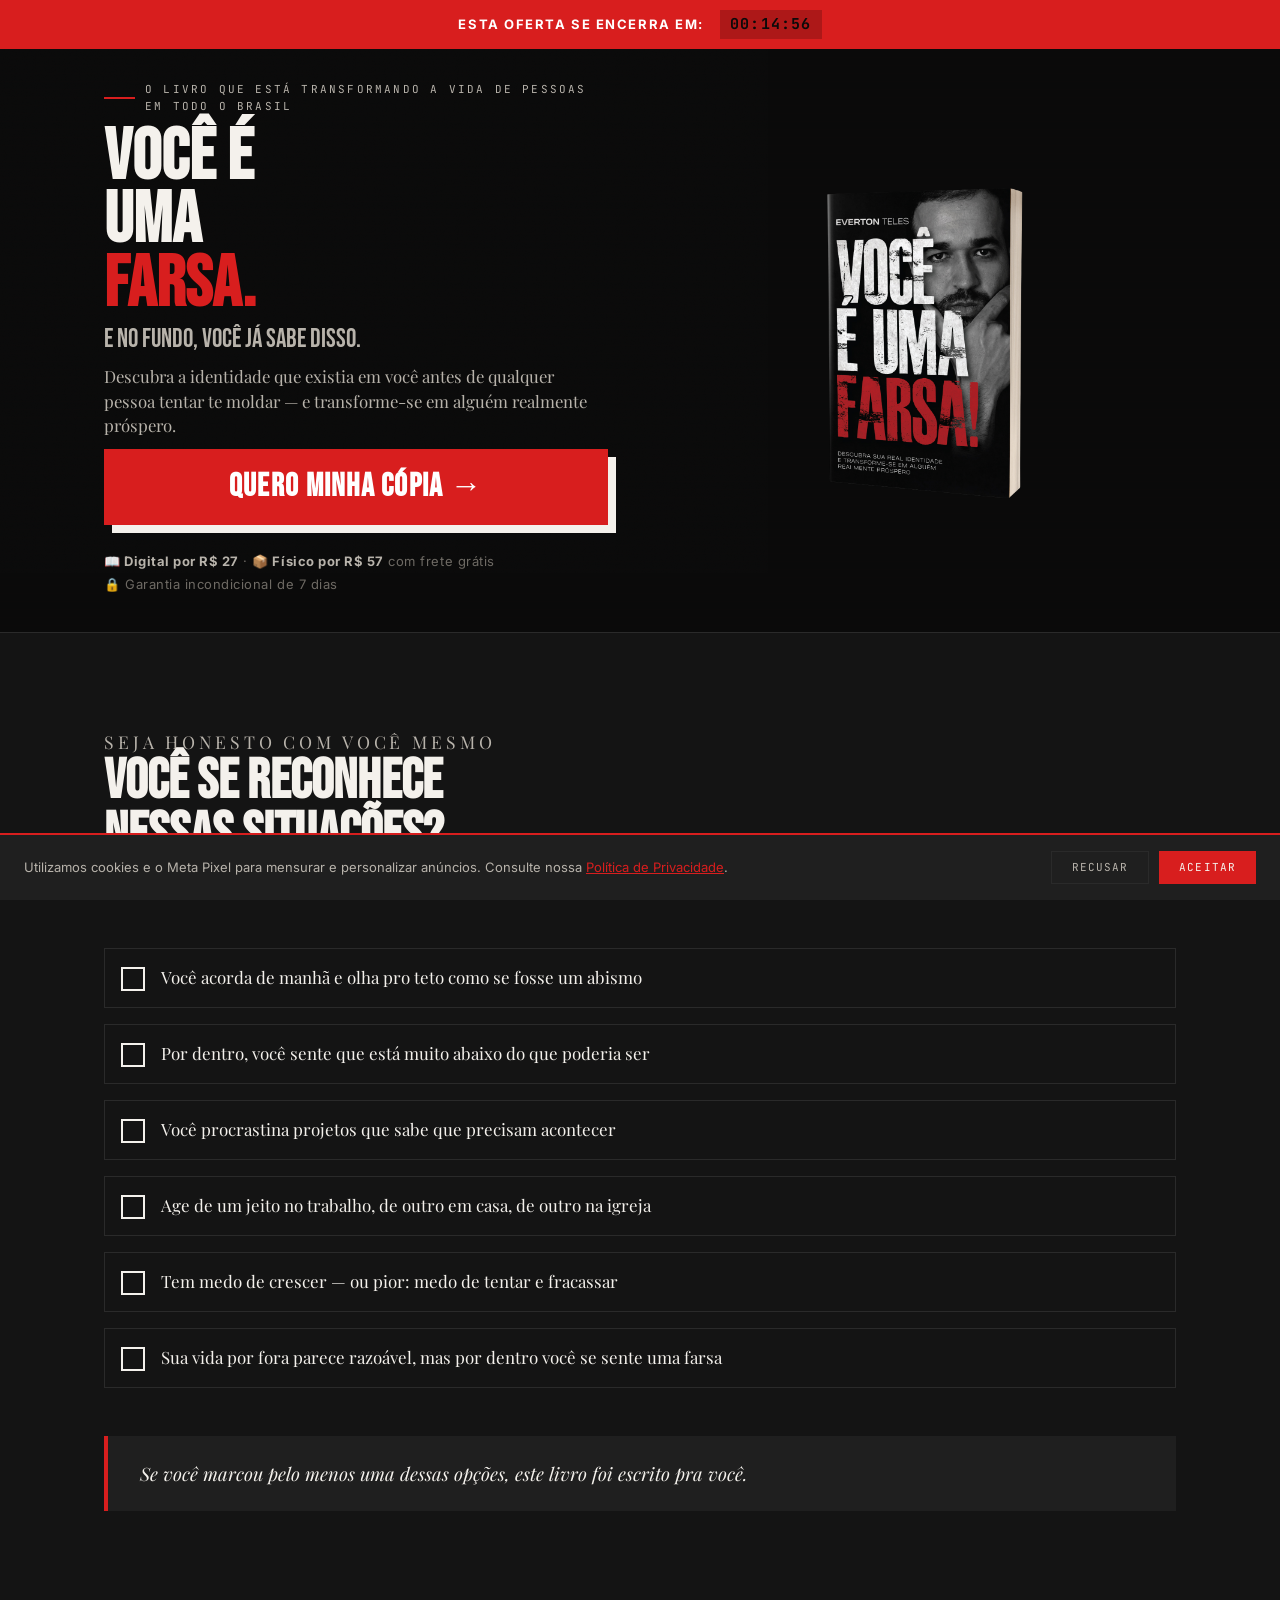
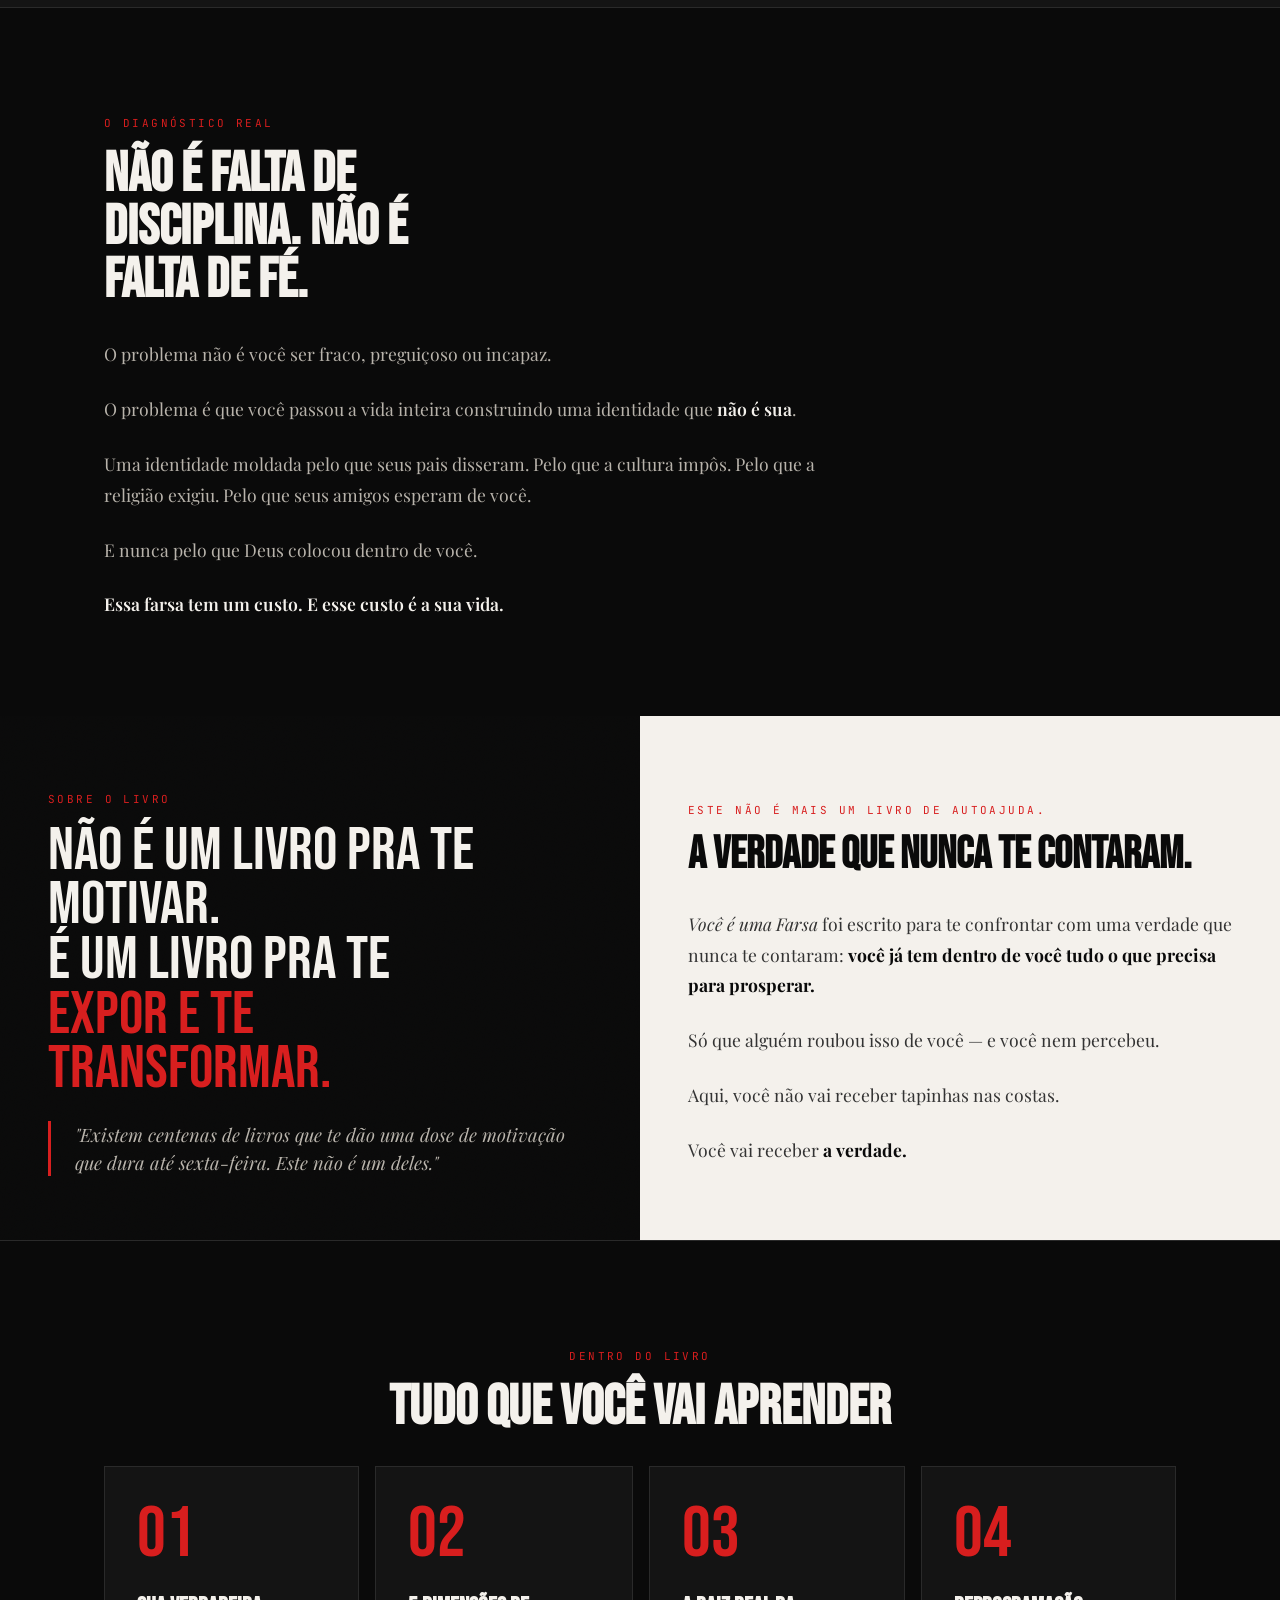
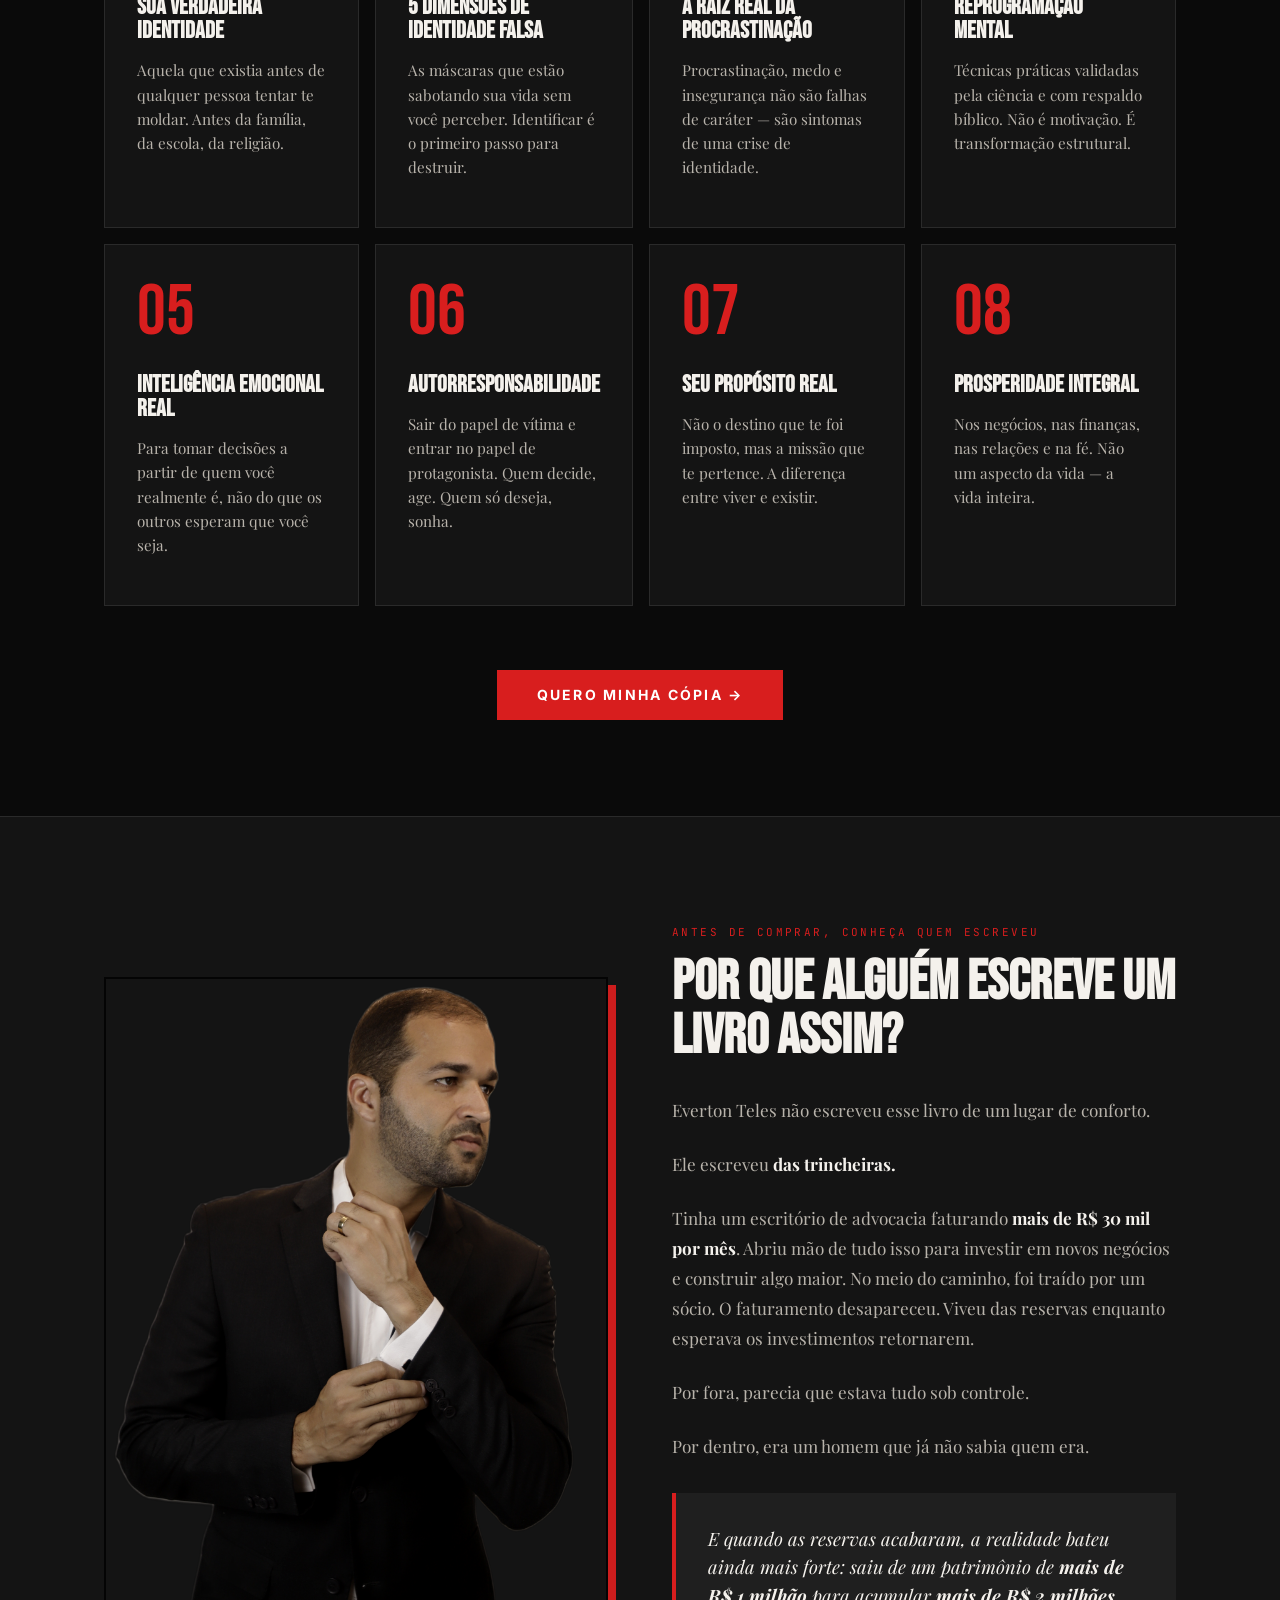
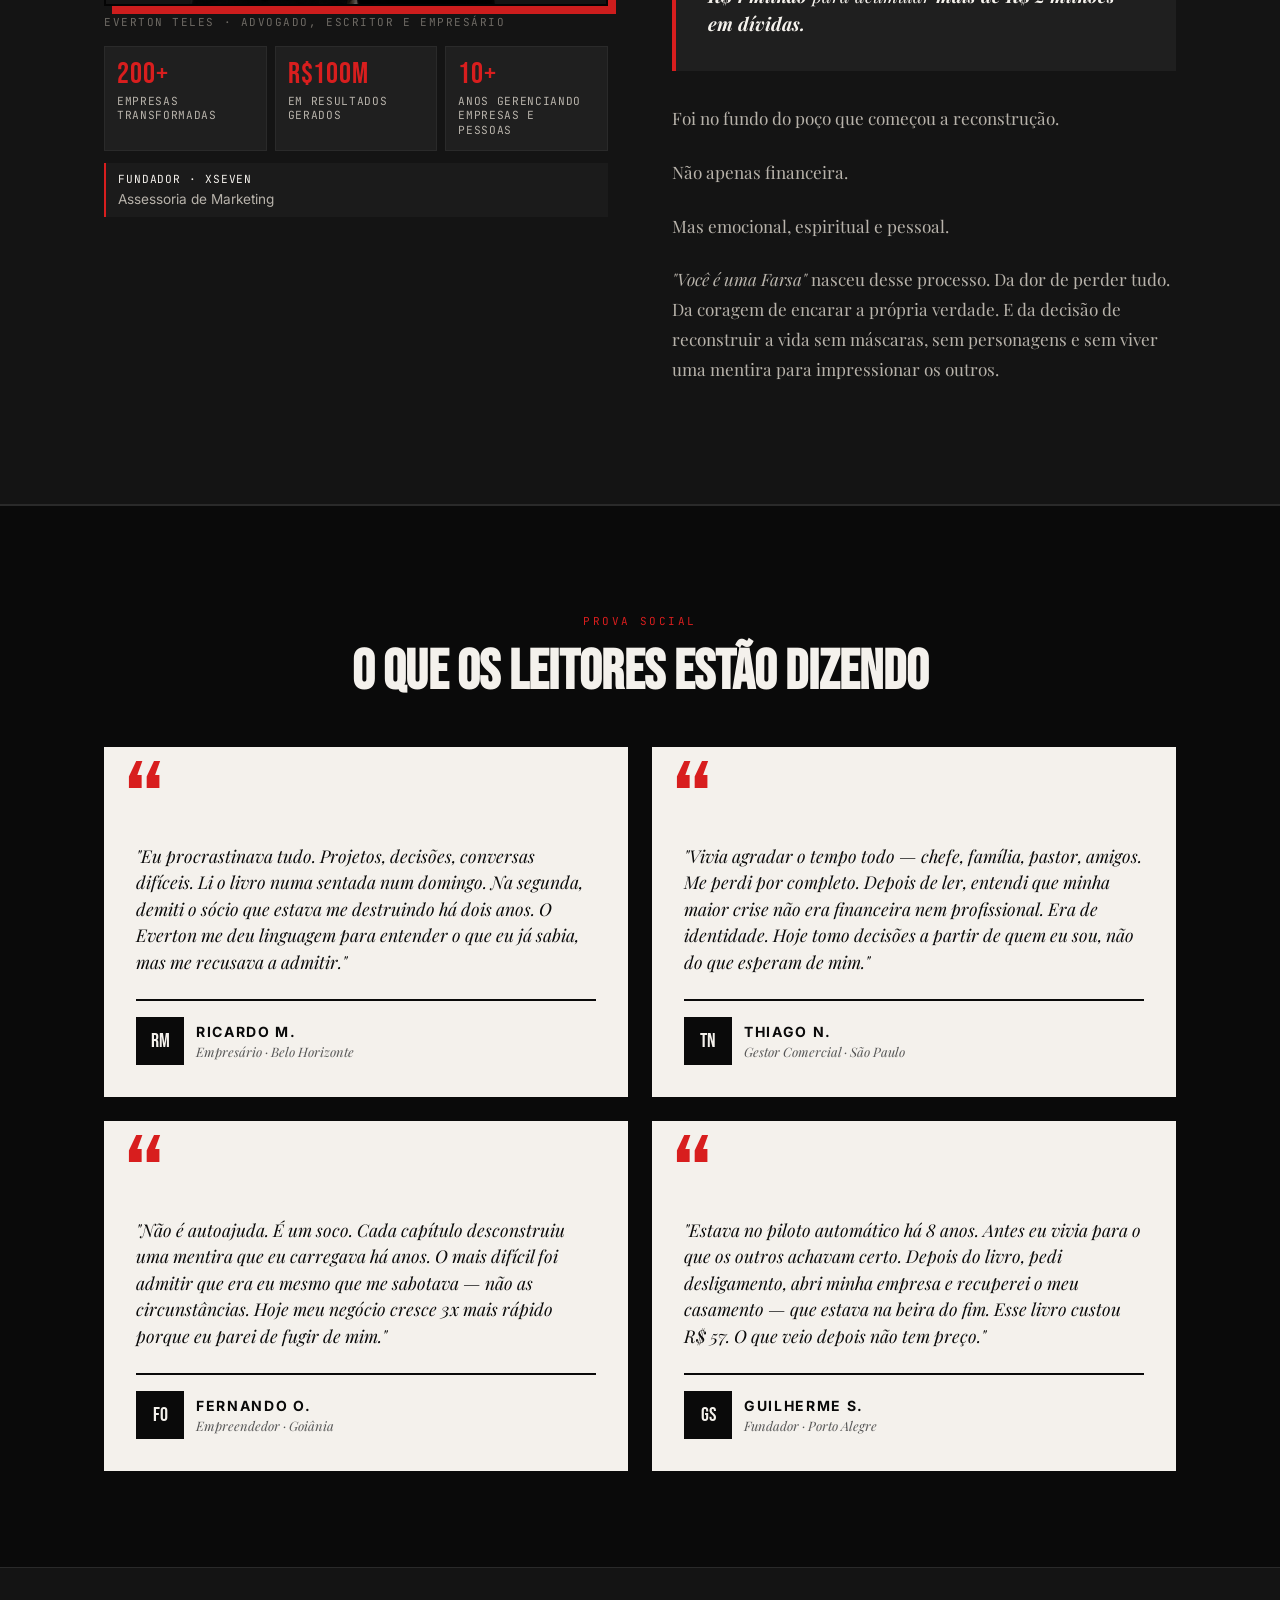
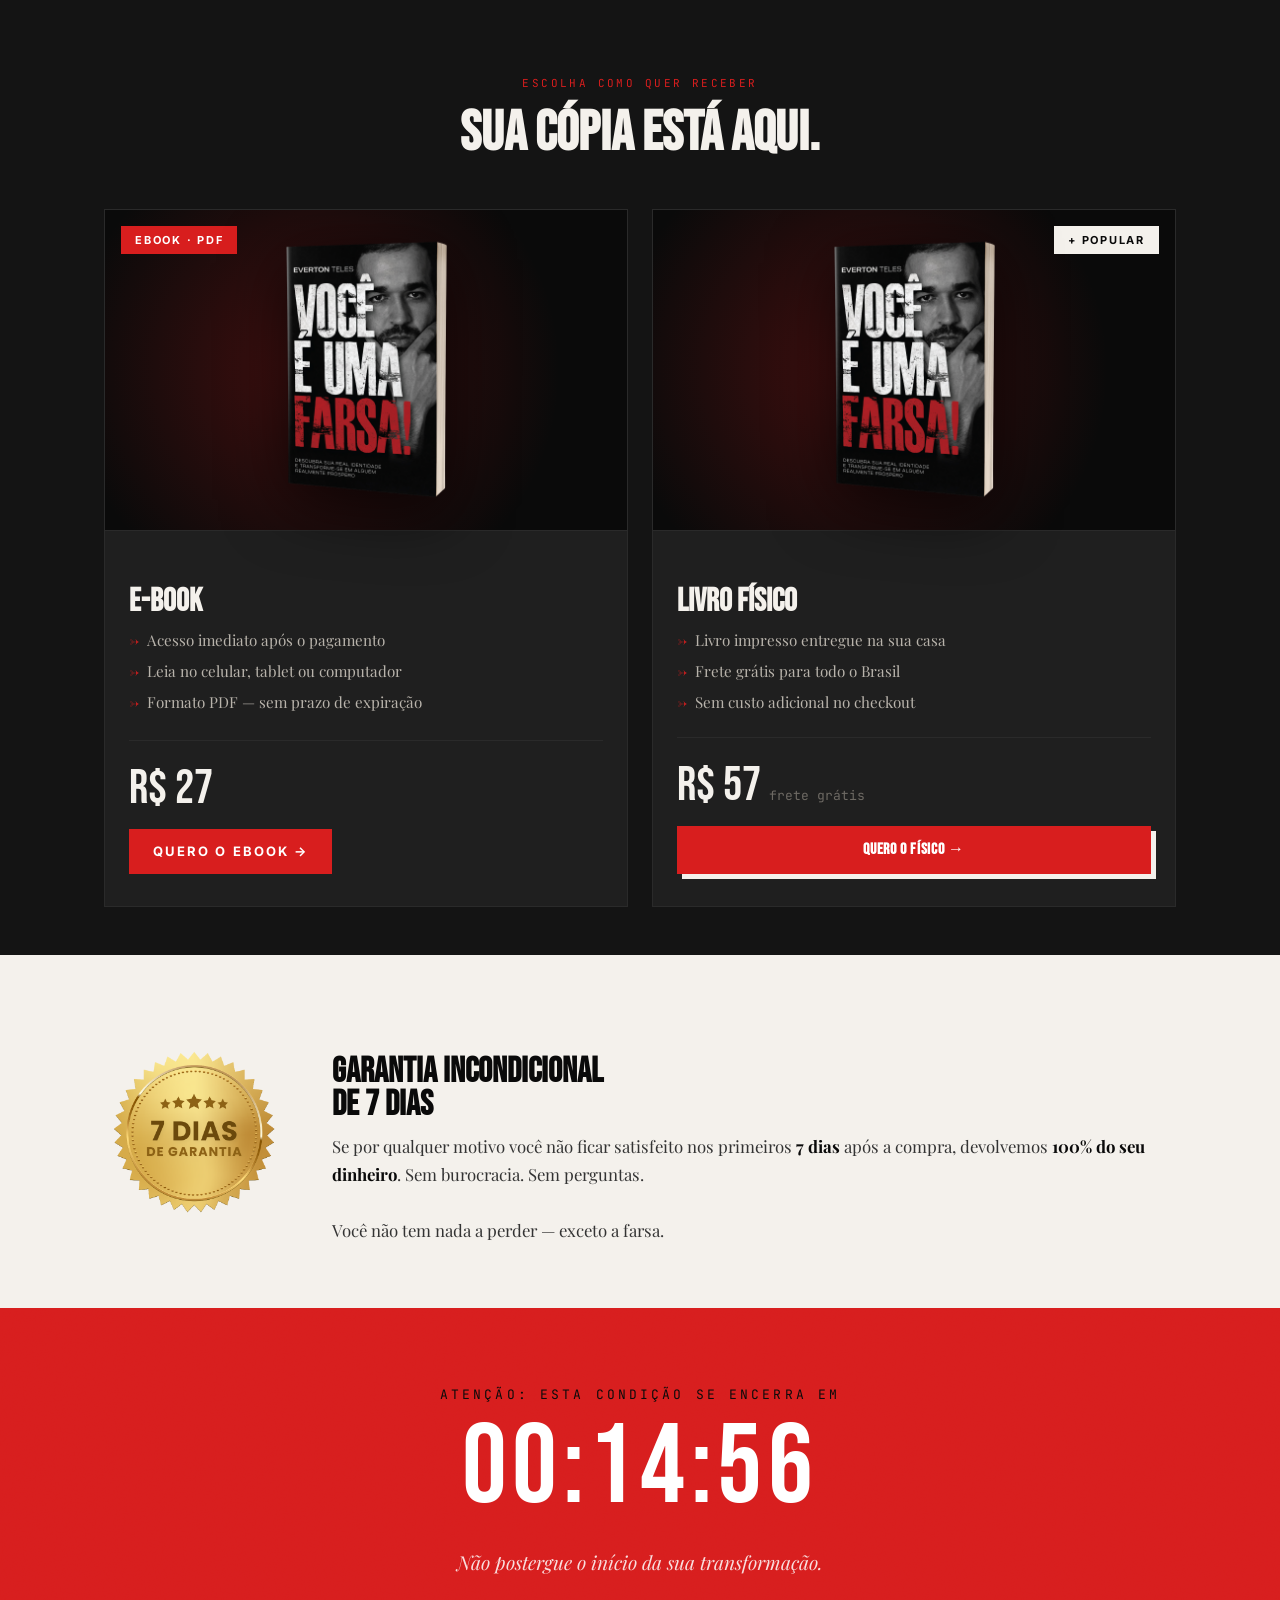
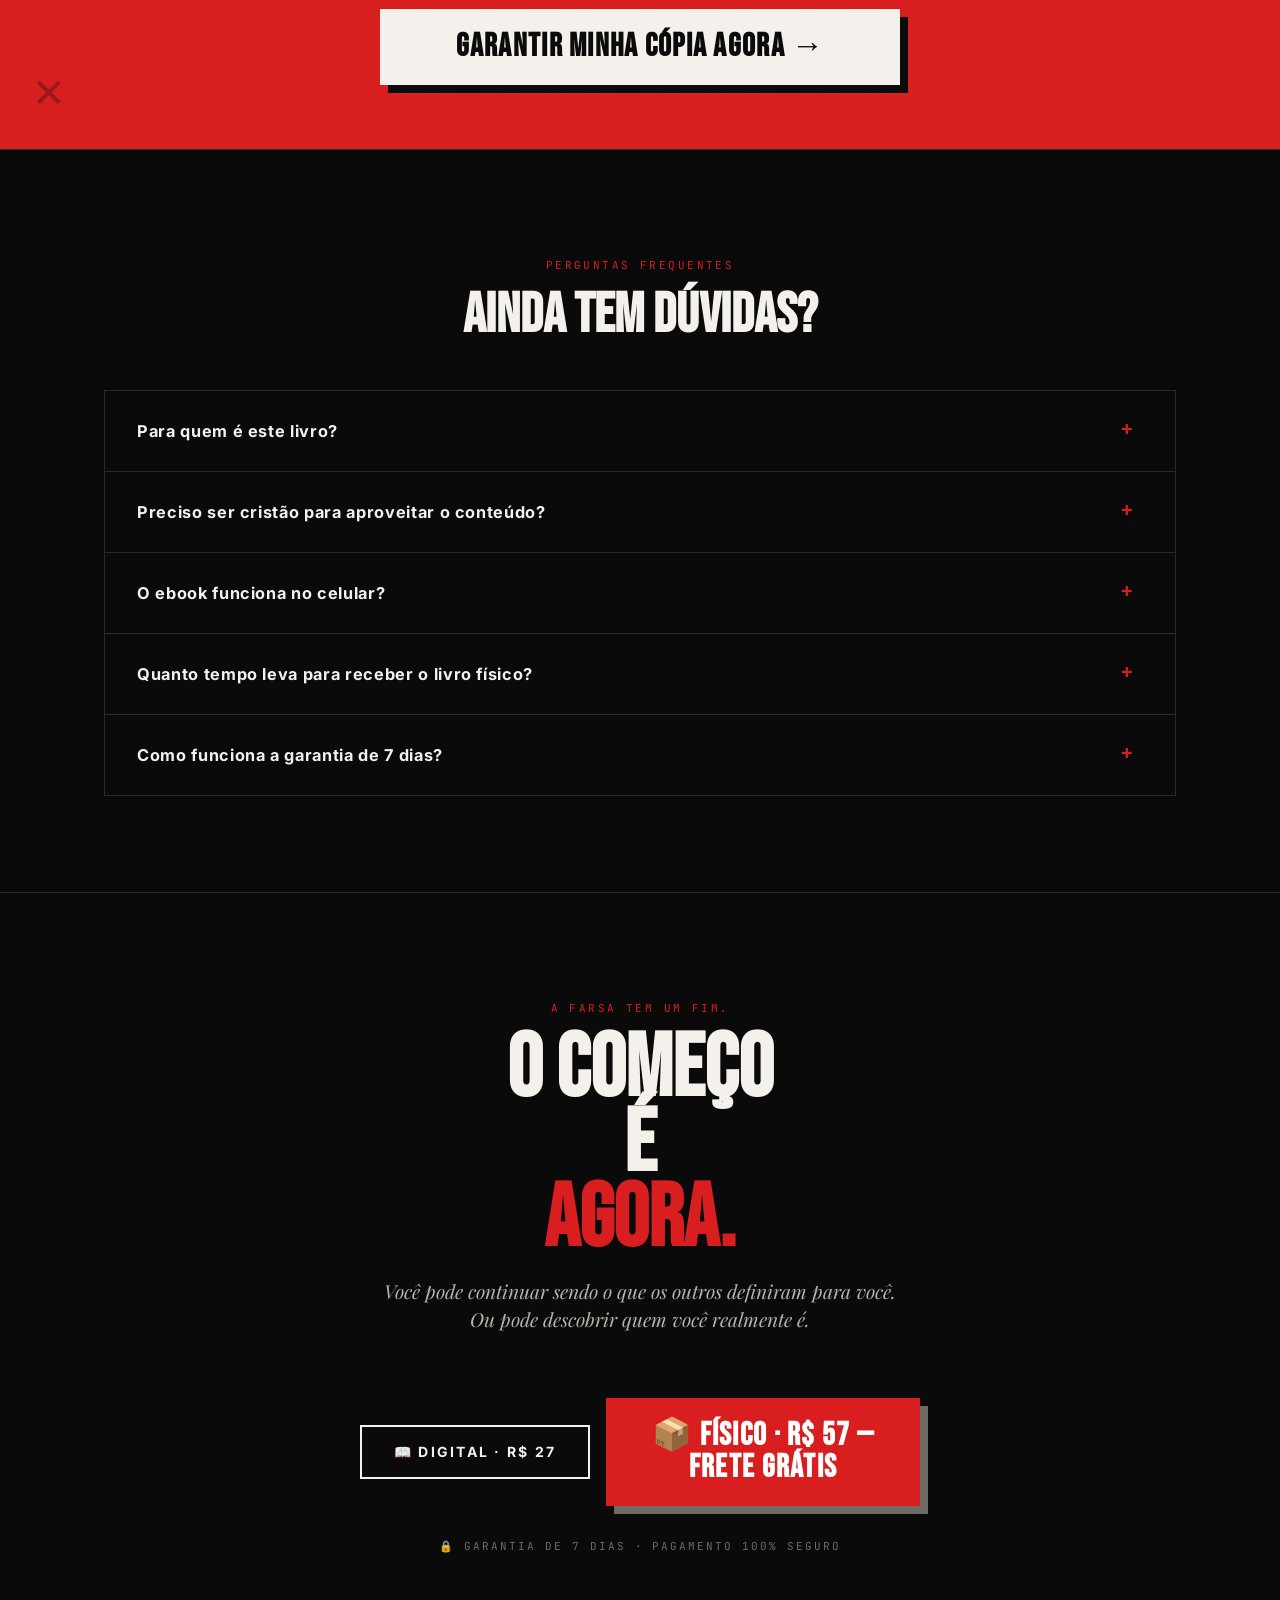
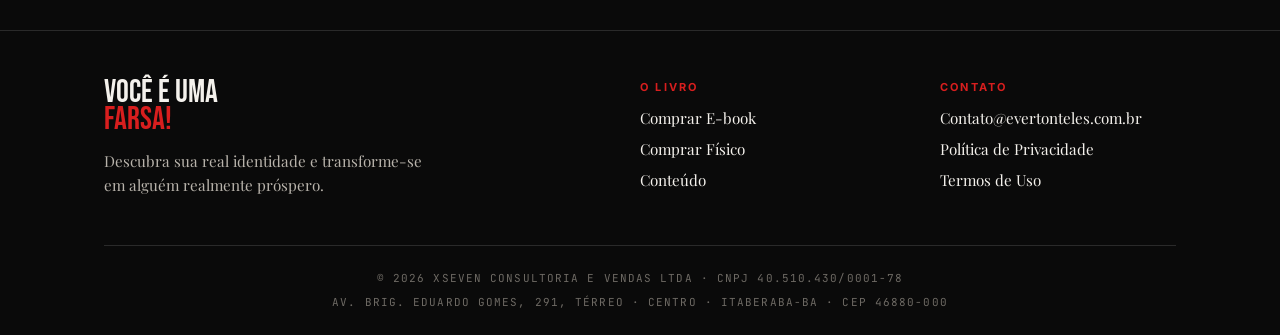
==== commit 277b42cd: "fix(autor): corrige 6 bugs de visualização mobile na seção sobre o autor - Remove inline styles conf" ====
--- a/index.html
+++ b/index.html
@@ -255,13 +255,12 @@
     <div class="author-story__inner">
       <div class="author-story__visual">
         <img
-          style="margin-top: 32px;"
           src="assets/everton-1.png"
           alt="Everton Teles"
           class="author-story__photo"
           loading="lazy"
         />
-        <p class="author-story__caption" style="margin-top: 16px;">Everton Teles · Advogado, escritor e empresário</p>
+        <p class="author-story__caption">Everton Teles · Advogado, escritor e empresário</p>
 
         <div class="authority__stats">
           <div class="authority__stat">
@@ -287,7 +286,7 @@
 
       <div class="author-story__content">
         <p class="eyebrow">Antes de comprar, conheça quem escreveu</p>
-        <h2 class="section-title">Por que alguém<br/>escreve um<br/>livro assim?</h2>
+        <h2 class="section-title">Por que alguém escreve um livro assim?</h2>
 
         <div class="author-story__body">
           <p>Everton Teles não escreveu esse livro de um lugar de conforto.</p>
--- a/lp.css
+++ b/lp.css
@@ -1220,8 +1220,14 @@
   /* Seção autor — remover espaço morto antes da foto em mobile */
   .author-story__visual { padding-top: 0; }
 
-  /* Fotos do autor — limitar altura no mobile */
-  .author-story__photo { max-height: 380px; width: calc(100% - 12px); box-shadow: 8px 8px 0 var(--farsa-red); }
+  /* Fotos do autor — limitar altura; margin-bottom reserva espaço para a sombra inferior de 8px */
+  .author-story__photo { max-height: 380px; width: calc(100% - 12px); margin-bottom: 10px; box-shadow: 8px 8px 0 var(--farsa-red); }
+
+  /* Stats do autor — 2 colunas em mobile (3 colunas fica apertado demais em telas <375px) */
+  .authority__stats { grid-template-columns: repeat(2, 1fr); }
+
+  /* Pullquote — padding reduzido para não sufocar em telas estreitas */
+  .author-story__pullquote { padding: var(--sp-4); }
 
   /* FAQ — reduzir padding horizontal para aproveitar espaço em telas pequenas */
   .faq__question { padding: var(--sp-4) var(--sp-5); }
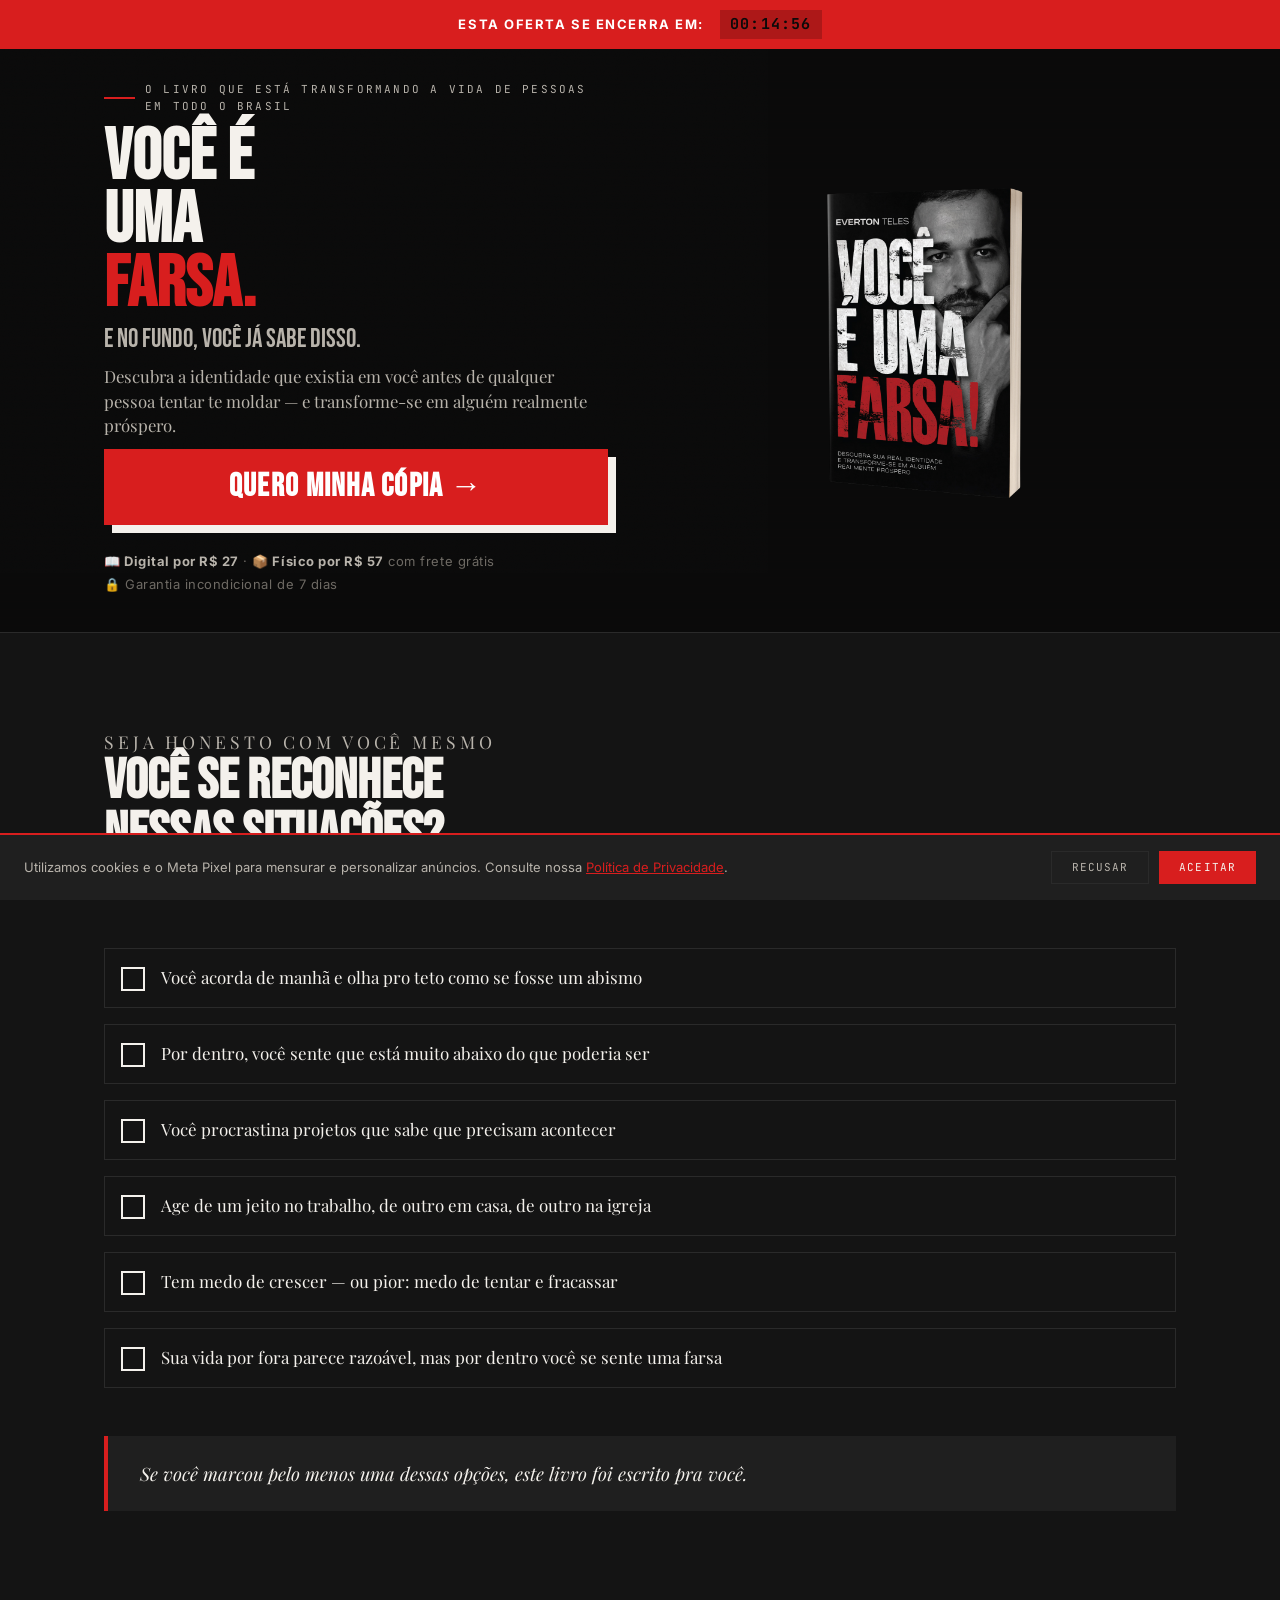
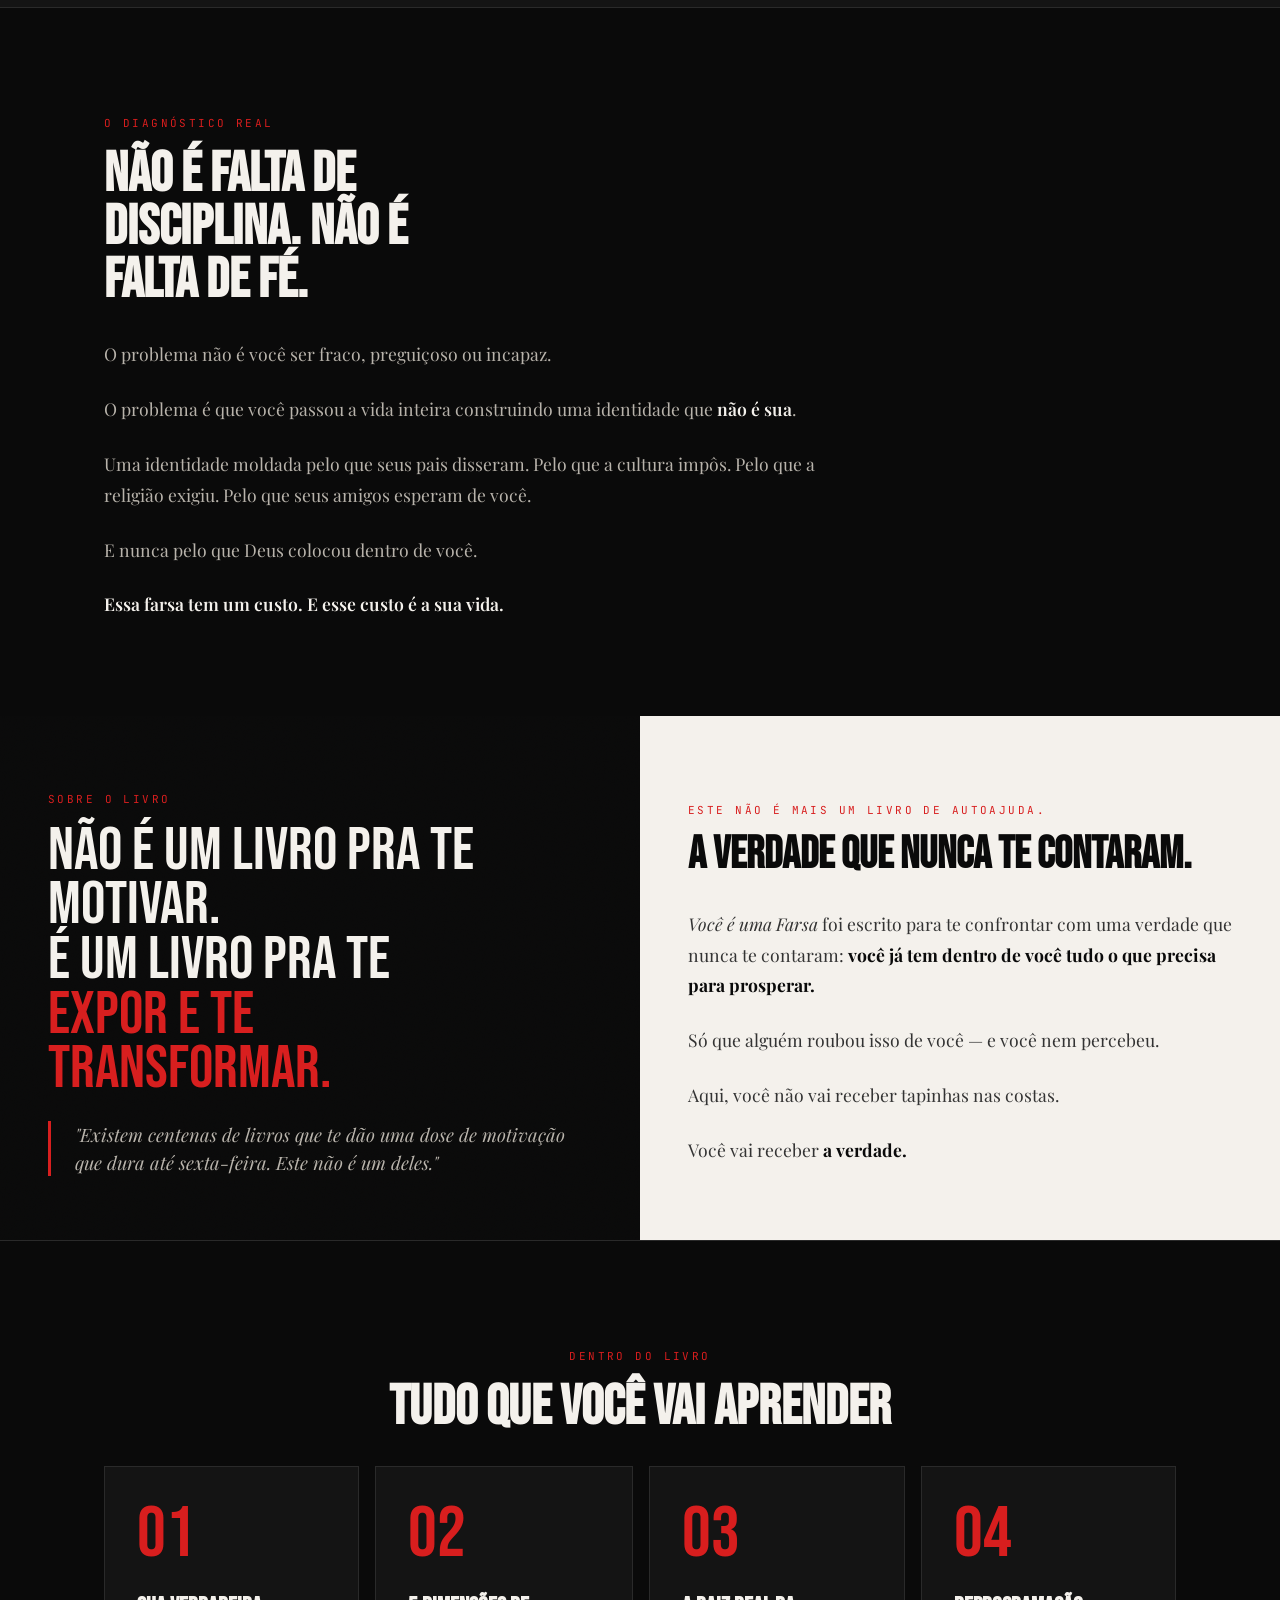
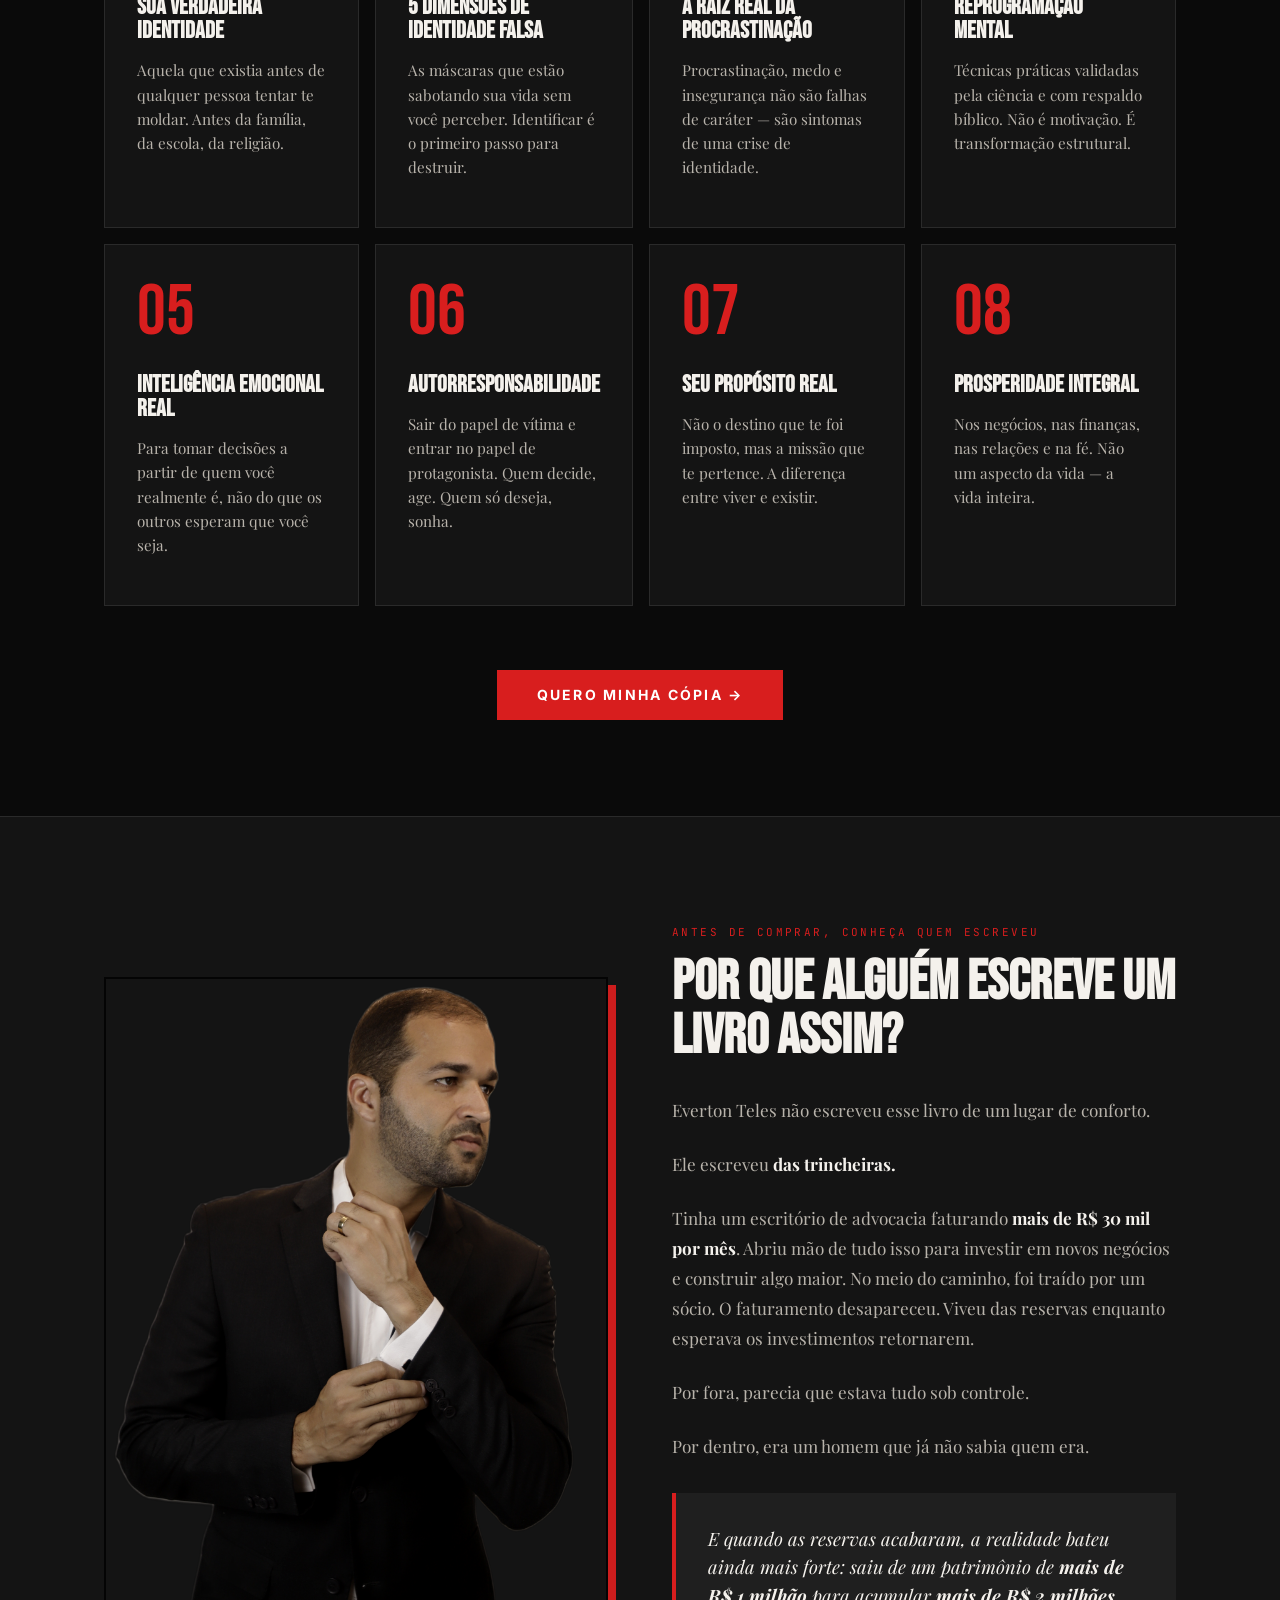
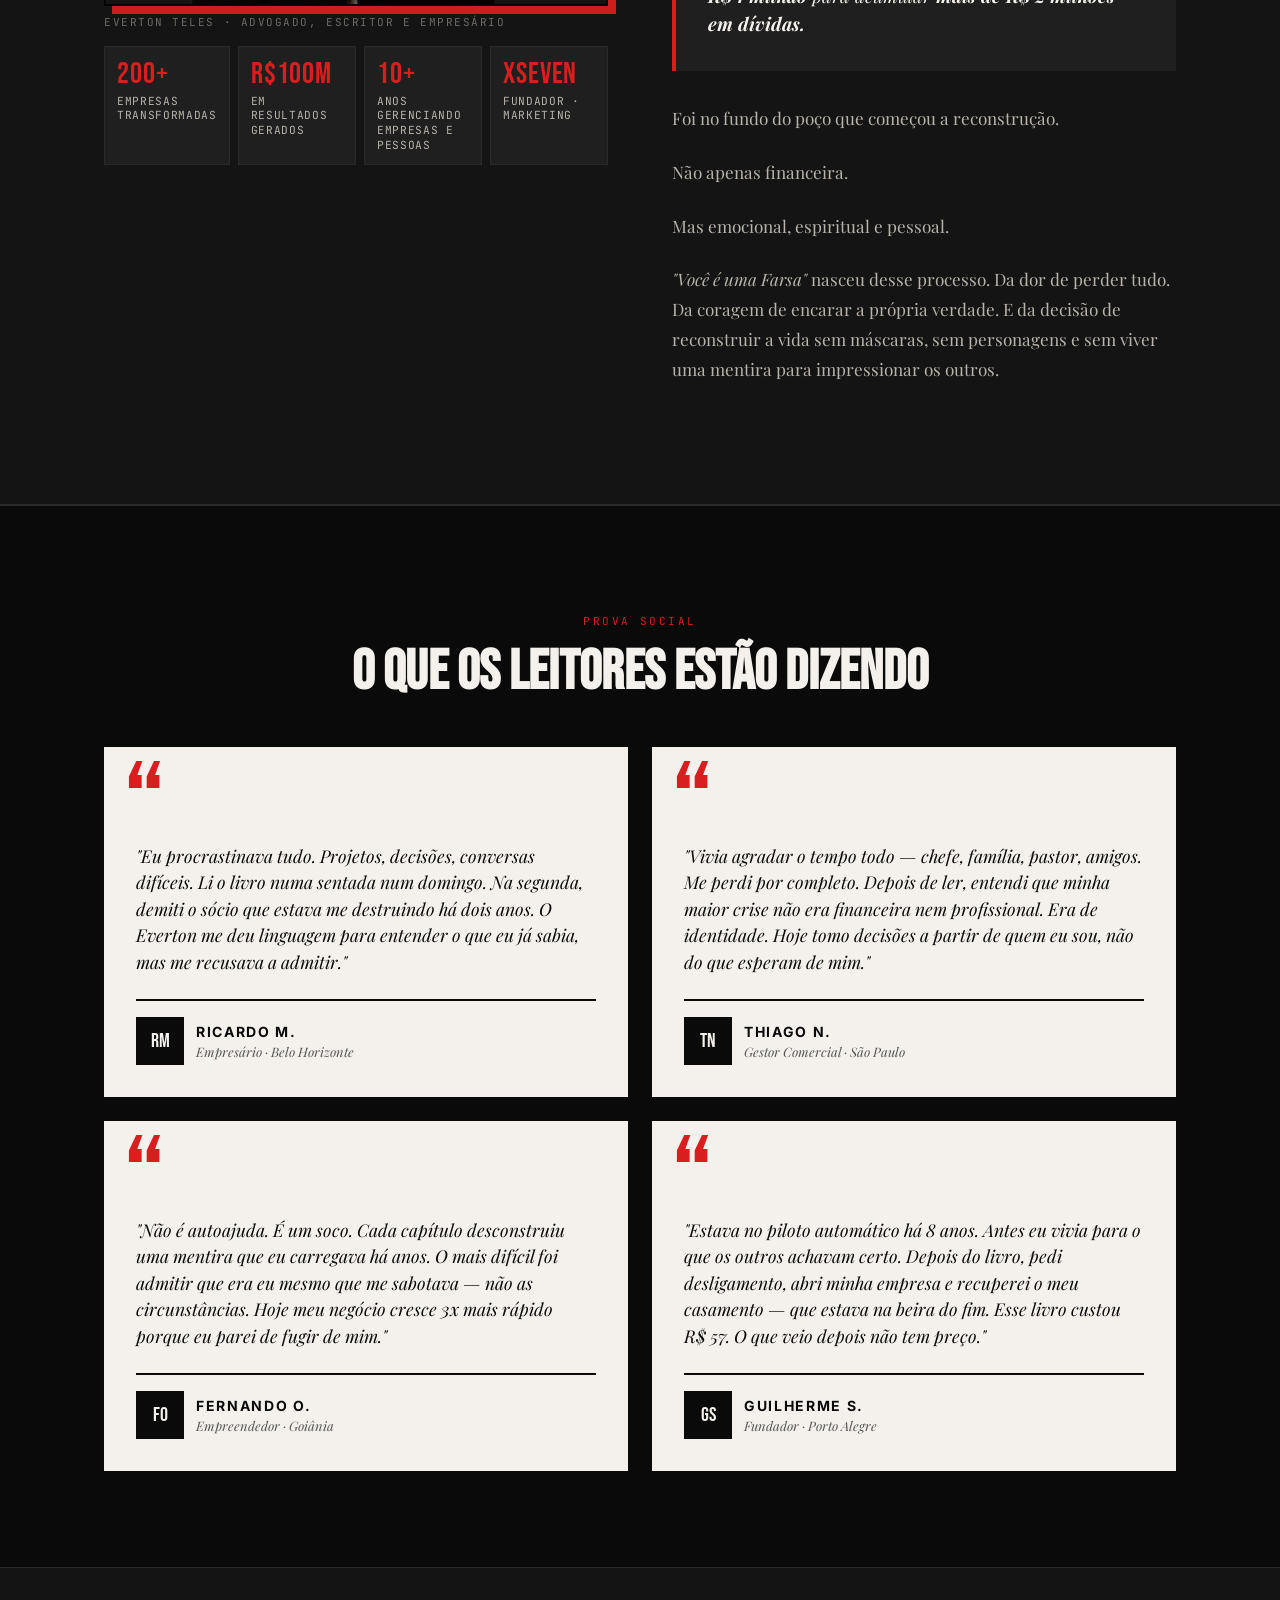
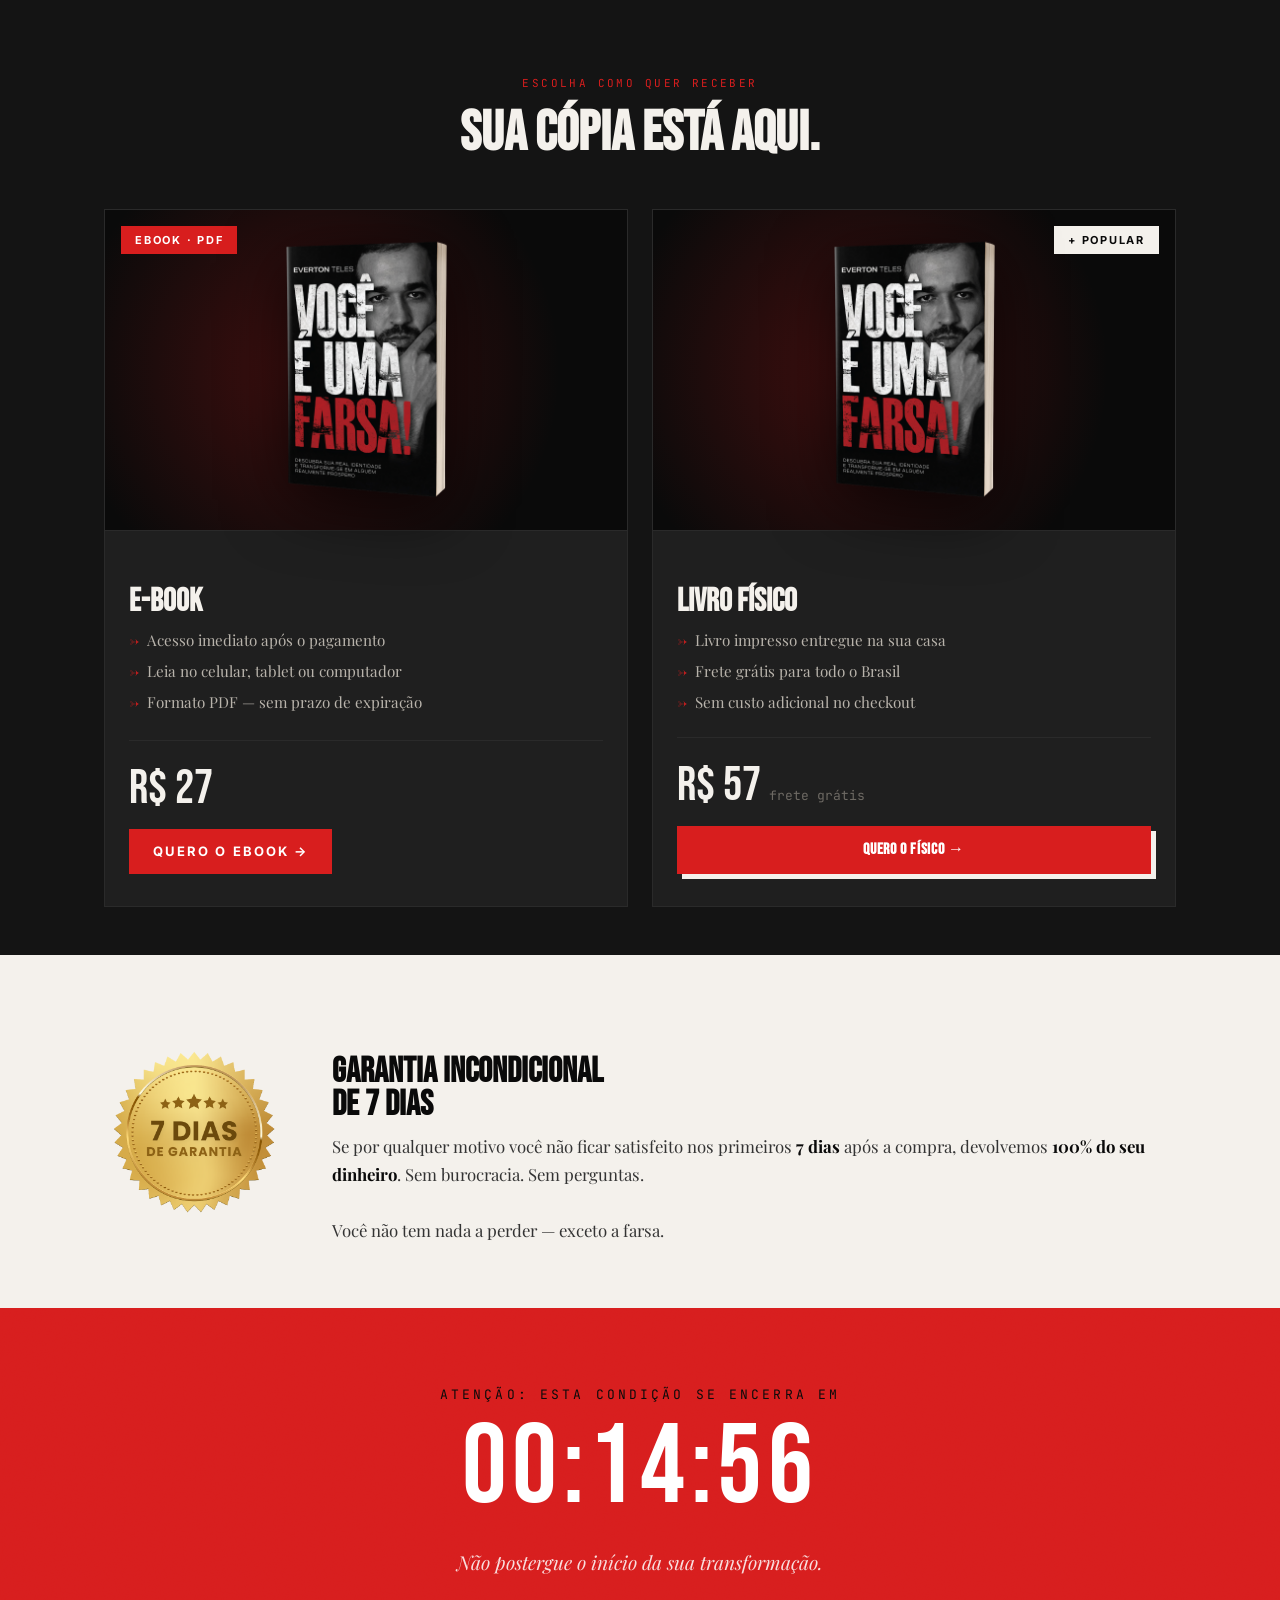
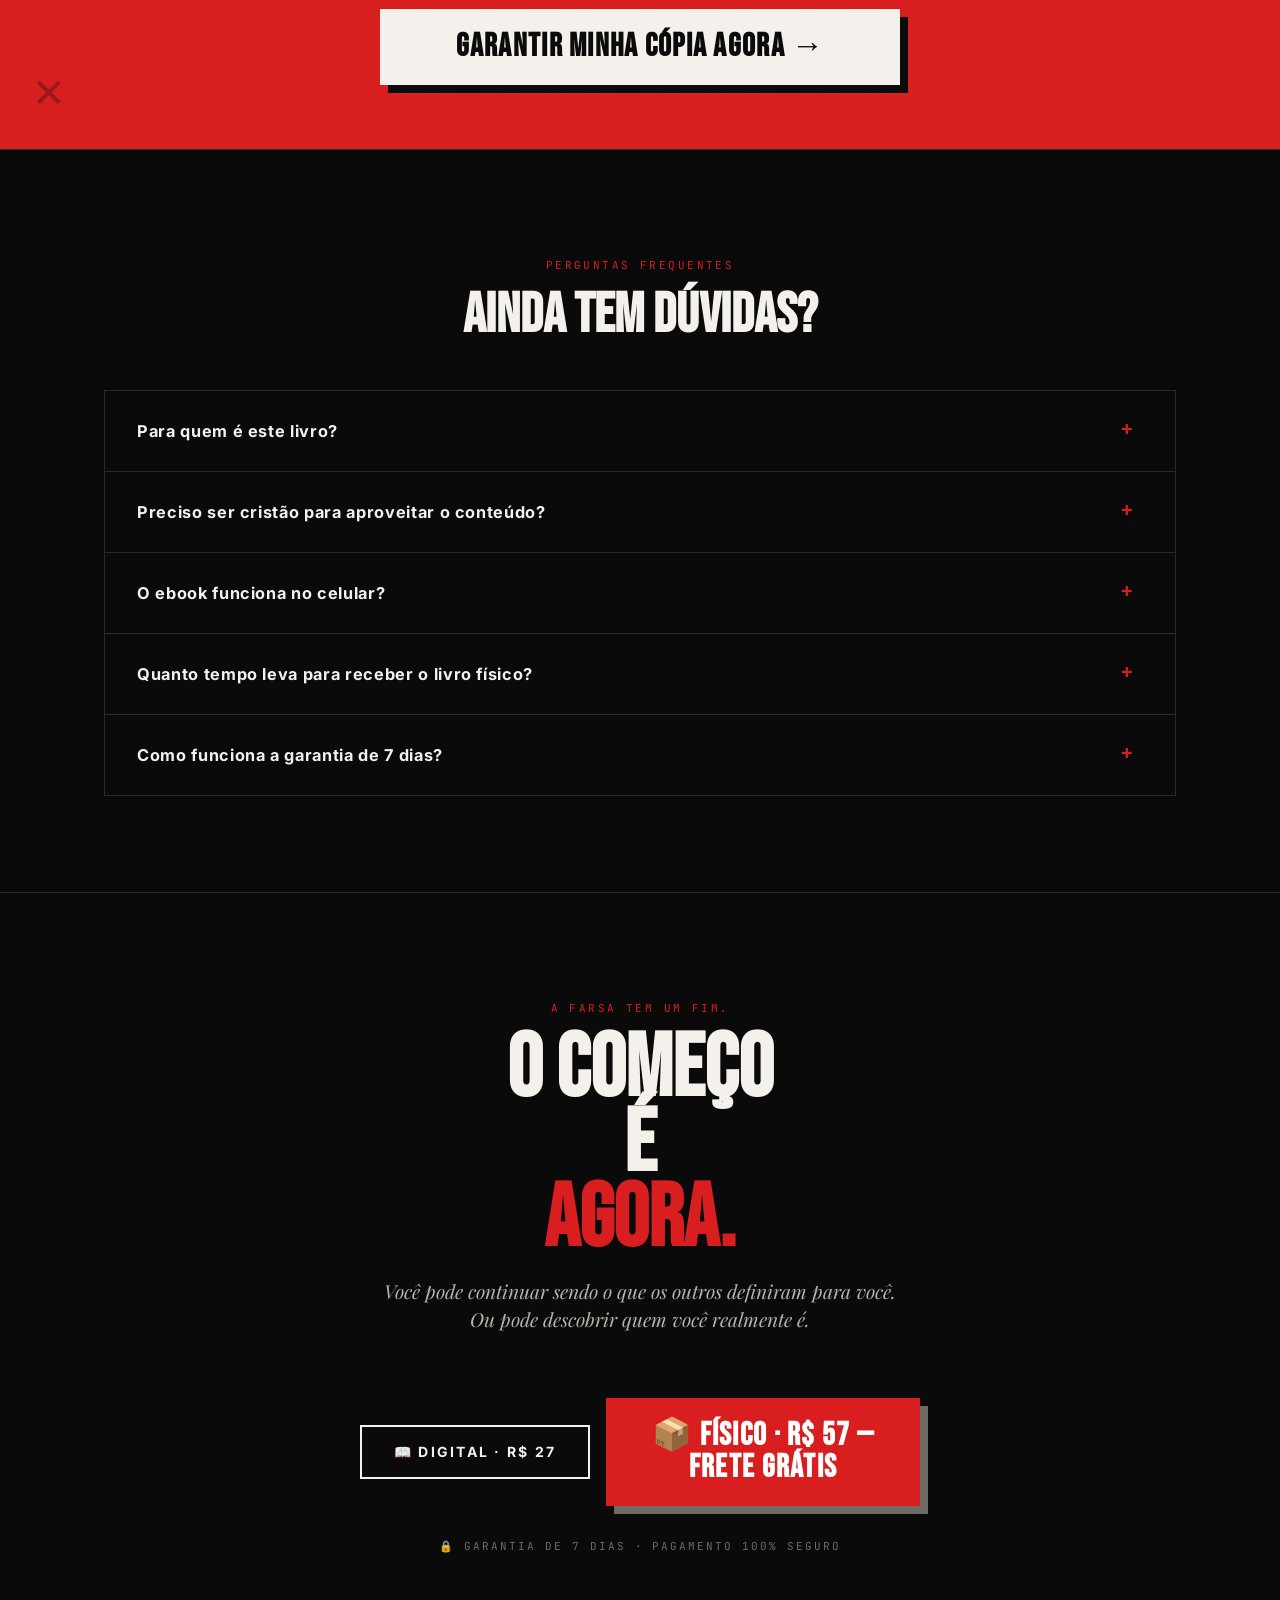
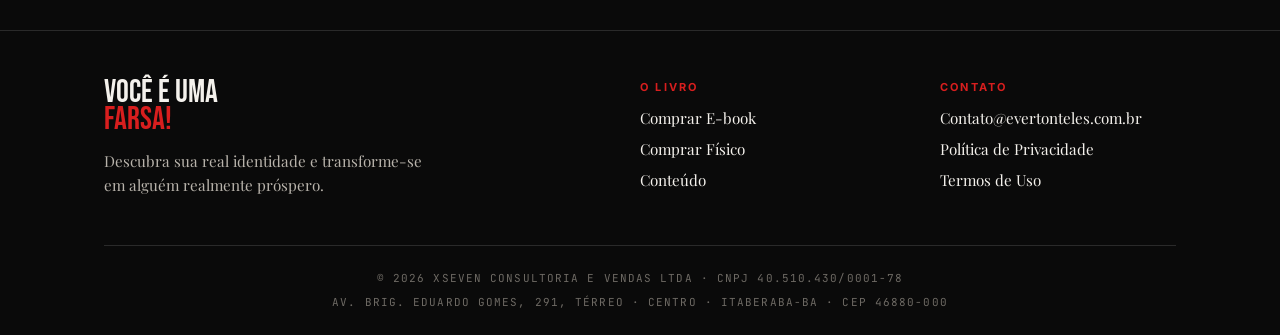
==== commit b993172e: "fix(autor): unifica card Fundador·XSeven no grid de stats - Substitui .authority__creds (estilo dife" ====
--- a/index.html
+++ b/index.html
@@ -275,13 +275,11 @@
             <span class="authority__stat-num" data-count="10" data-suffix="+">10+</span>
             <span class="authority__stat-desc">anos gerenciando empresas e pessoas</span>
           </div>
-        </div>
-        <ul class="authority__creds" aria-label="Credenciais">
-          <li class="authority__cred">
-            <span class="authority__cred-role">Fundador · XSeven</span>
-            <span class="authority__cred-desc">Assessoria de Marketing</span>
-          </li>
-        </ul>
+          <div class="authority__stat">
+            <span class="authority__stat-num">XSEVEN</span>
+            <span class="authority__stat-desc">Fundador · Marketing</span>
+          </div>
+        </div>
       </div>
 
       <div class="author-story__content">
--- a/lp.css
+++ b/lp.css
@@ -550,10 +550,13 @@
    ============================================================ */
 .authority__stats {
   display: grid;
-  grid-template-columns: repeat(3, 1fr);
+  grid-template-columns: repeat(2, 1fr);
   gap: var(--sp-2);
   margin-top: var(--sp-4);
   margin-bottom: var(--sp-3);
+}
+@media (min-width: 1100px) {
+  .authority__stats { grid-template-columns: repeat(4, 1fr); }
 }
 .authority__stat {
   background: var(--farsa-coal);
@@ -577,28 +580,6 @@
   text-transform: uppercase;
   letter-spacing: 0.06em;
   line-height: 1.3;
-}
-.authority__creds { list-style: none; margin: 0; padding: 0; display: flex; flex-direction: column; gap: var(--sp-2); }
-.authority__cred {
-  display: flex;
-  flex-direction: column;
-  gap: 3px;
-  padding: var(--sp-2) var(--sp-3);
-  border-left: 2px solid var(--farsa-red);
-  background: rgba(255,255,255,0.03);
-}
-.authority__cred-role {
-  font-family: var(--font-mono);
-  font-size: 0.7rem;
-  color: var(--farsa-bone);
-  text-transform: uppercase;
-  letter-spacing: 0.08em;
-}
-.authority__cred-desc {
-  font-family: var(--font-sans);
-  font-size: 0.85rem;
-  color: var(--farsa-ash);
-  line-height: 1.4;
 }
 
 /* ============================================================
@@ -1217,14 +1198,15 @@
   /* Botões no CTA final — ocupam largura total */
   .final-cta__buttons .btn { width: 100%; }
 
+  /* Urgência — ocultar ✕ decorativos dos cantos (confundem com botão de fechar em mobile) */
+  .urgency-section::before,
+  .urgency-section::after { display: none; }
+
   /* Seção autor — remover espaço morto antes da foto em mobile */
   .author-story__visual { padding-top: 0; }
 
   /* Fotos do autor — limitar altura; margin-bottom reserva espaço para a sombra inferior de 8px */
   .author-story__photo { max-height: 380px; width: calc(100% - 12px); margin-bottom: 10px; box-shadow: 8px 8px 0 var(--farsa-red); }
-
-  /* Stats do autor — 2 colunas em mobile (3 colunas fica apertado demais em telas <375px) */
-  .authority__stats { grid-template-columns: repeat(2, 1fr); }
 
   /* Pullquote — padding reduzido para não sufocar em telas estreitas */
   .author-story__pullquote { padding: var(--sp-4); }
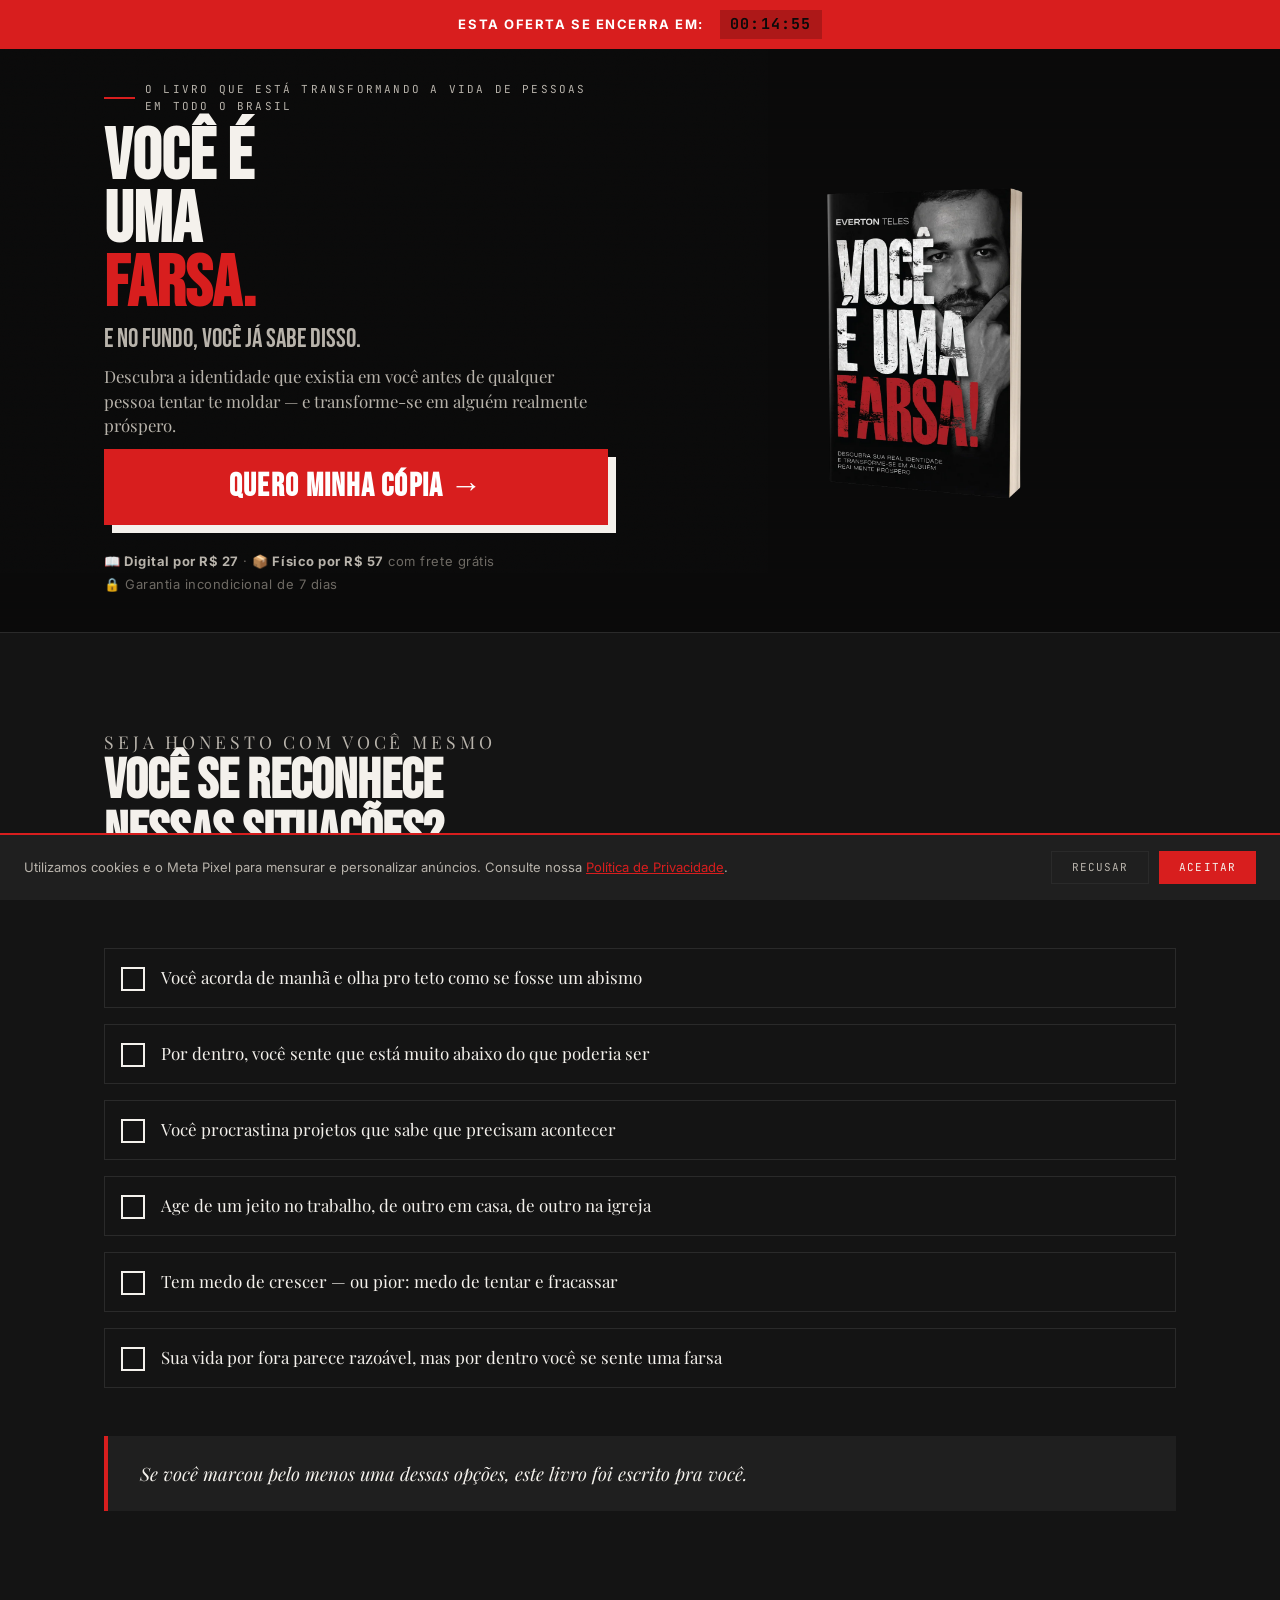
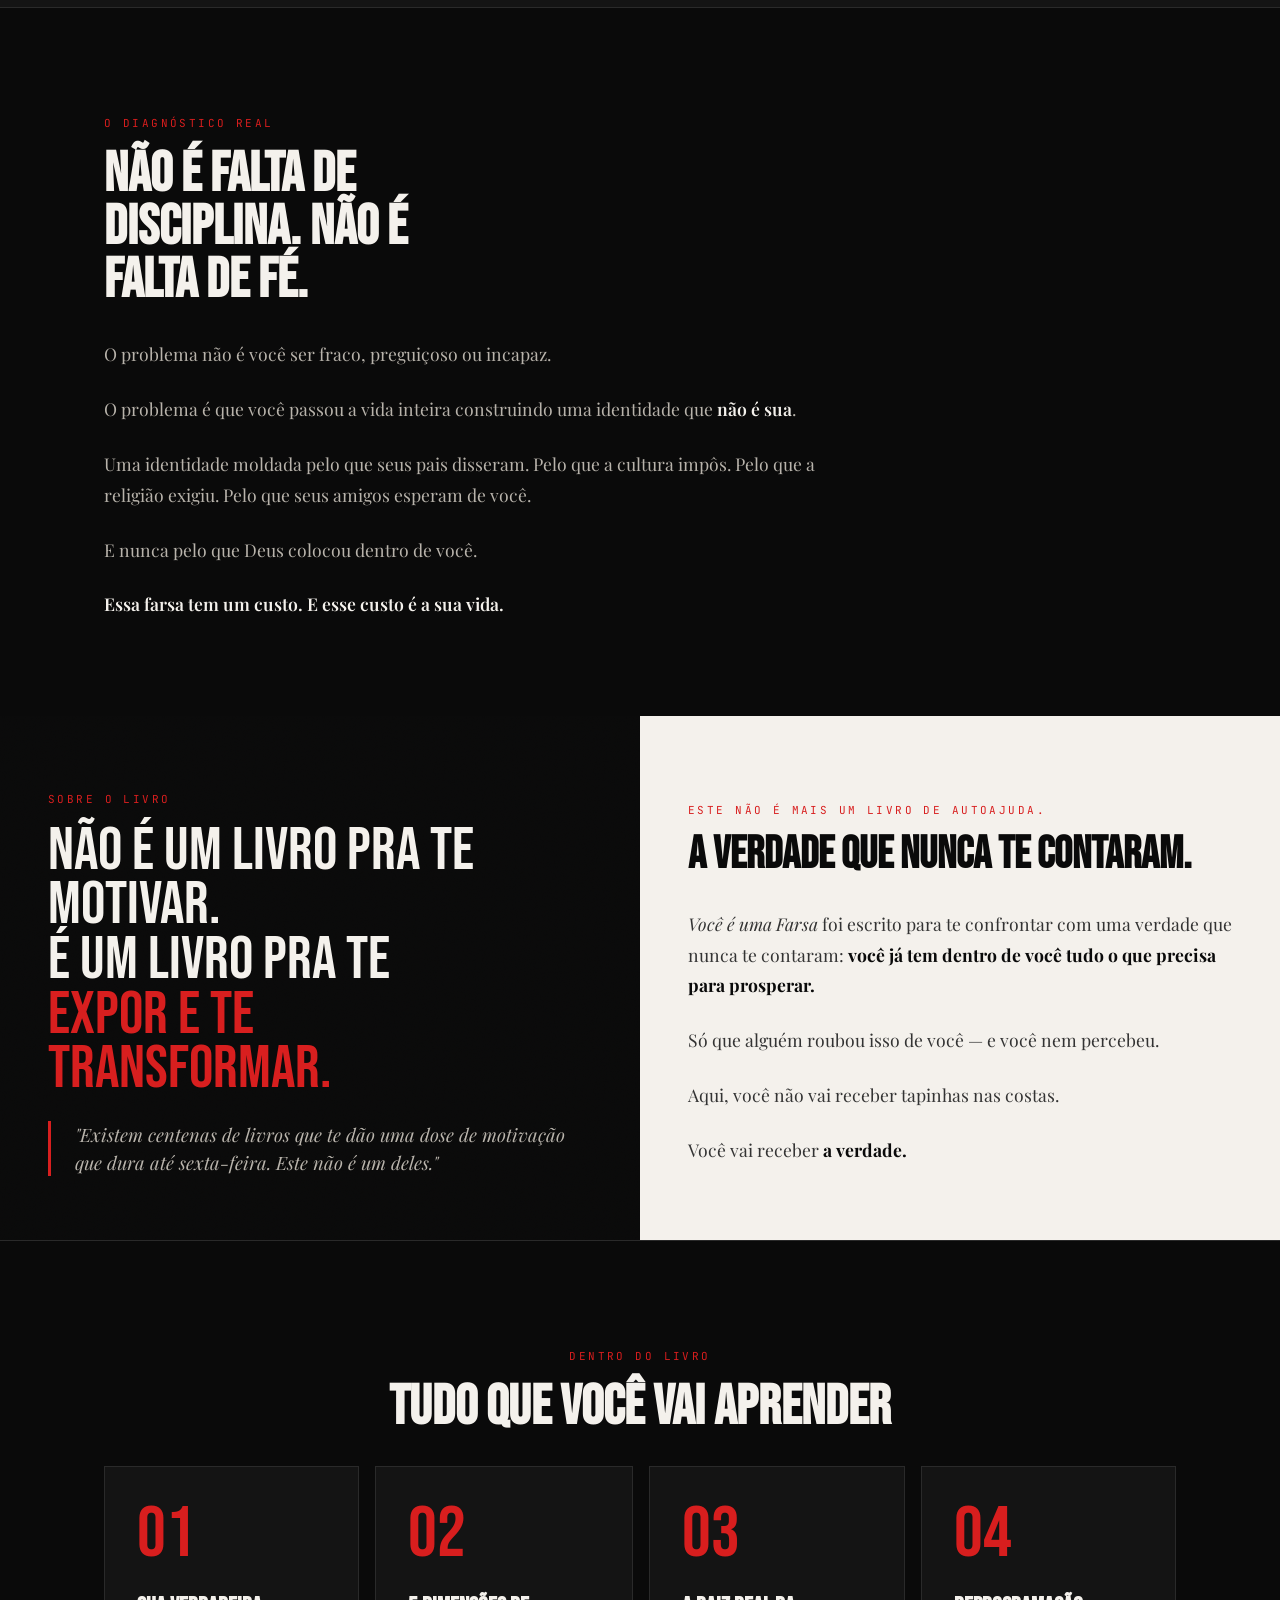
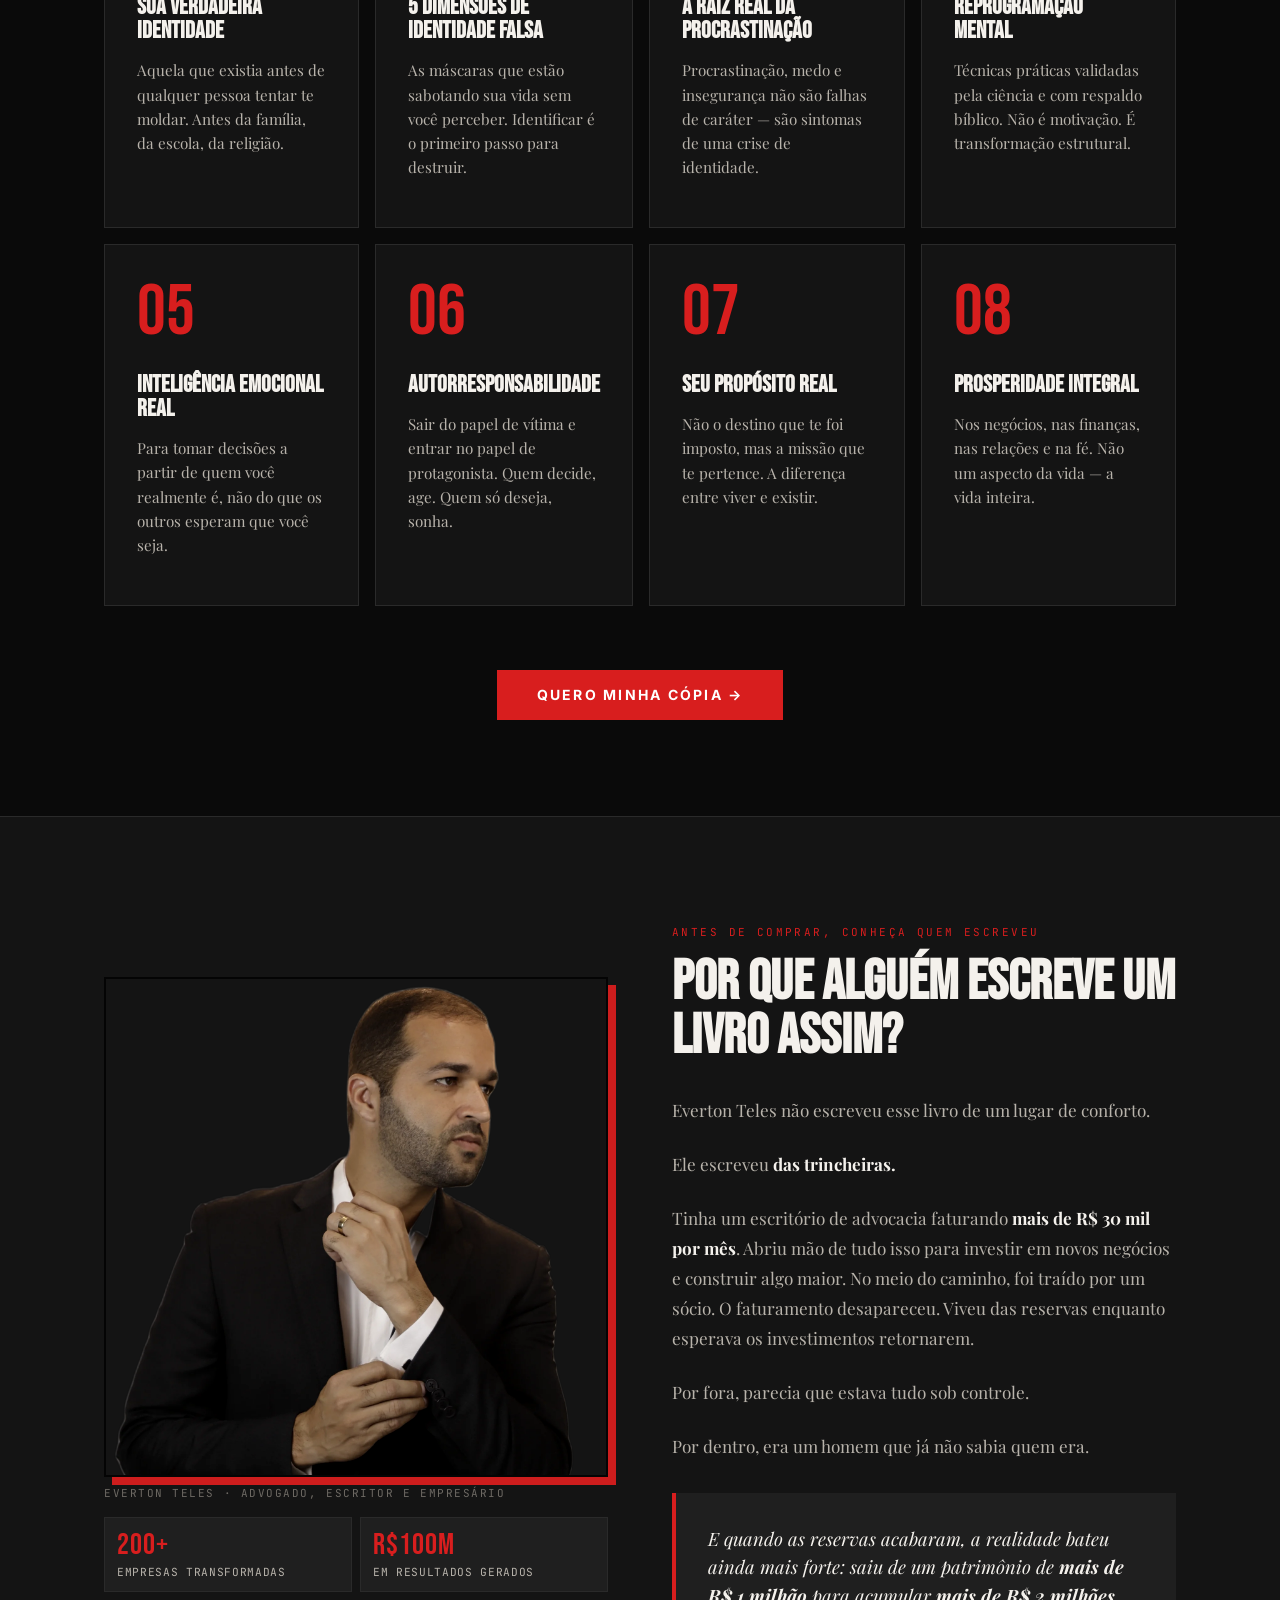
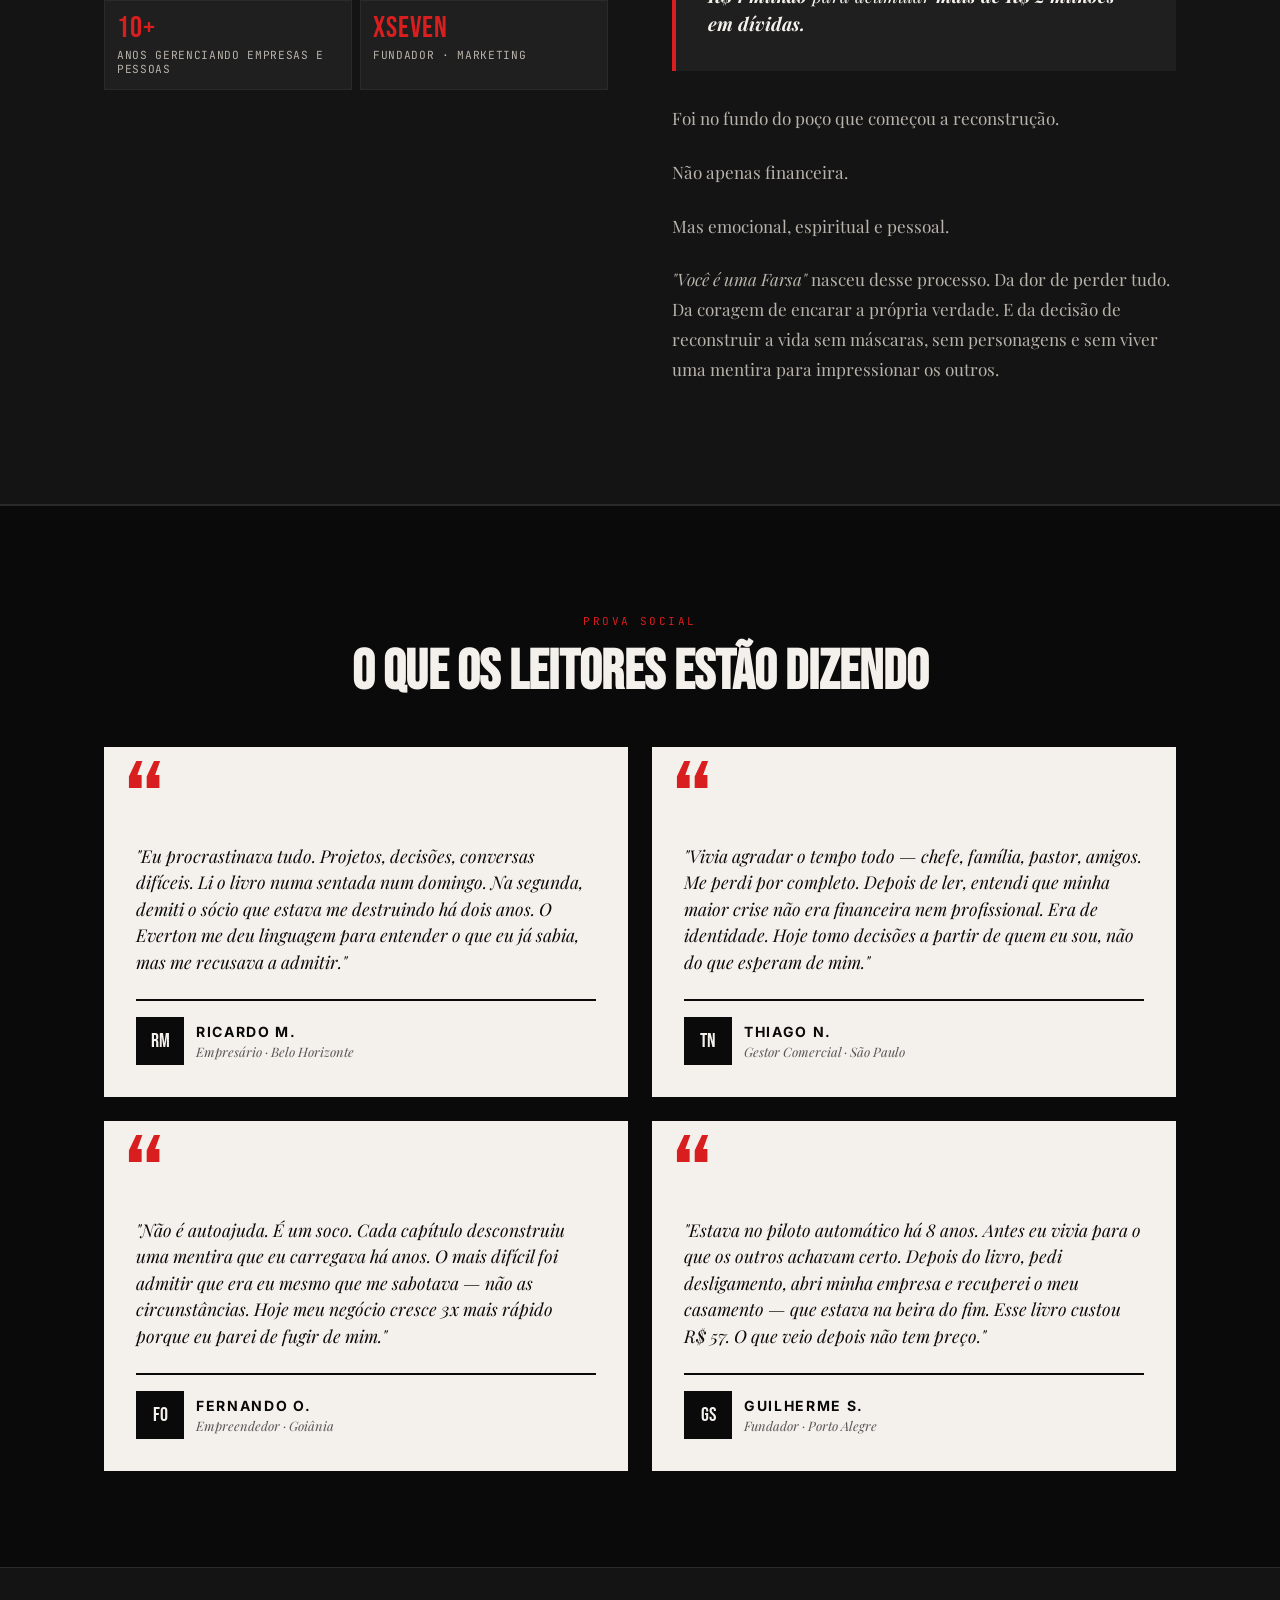
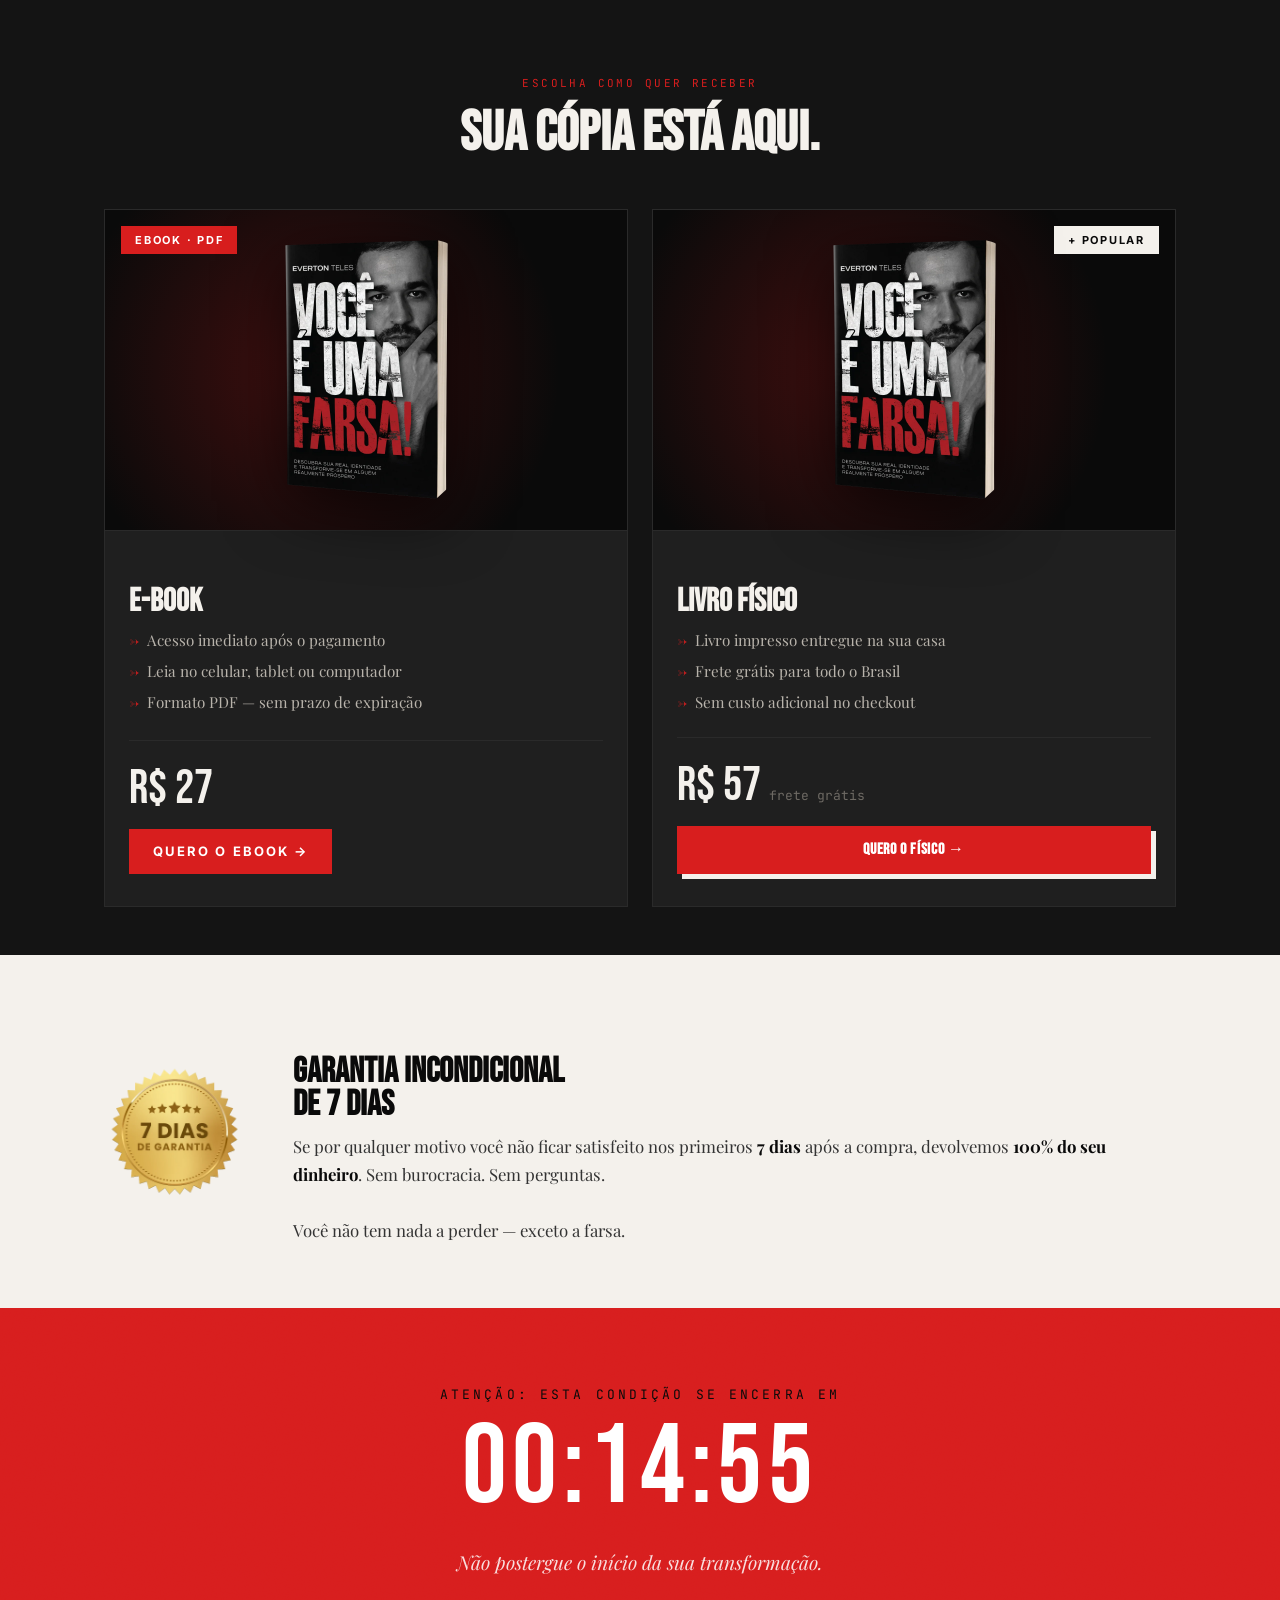
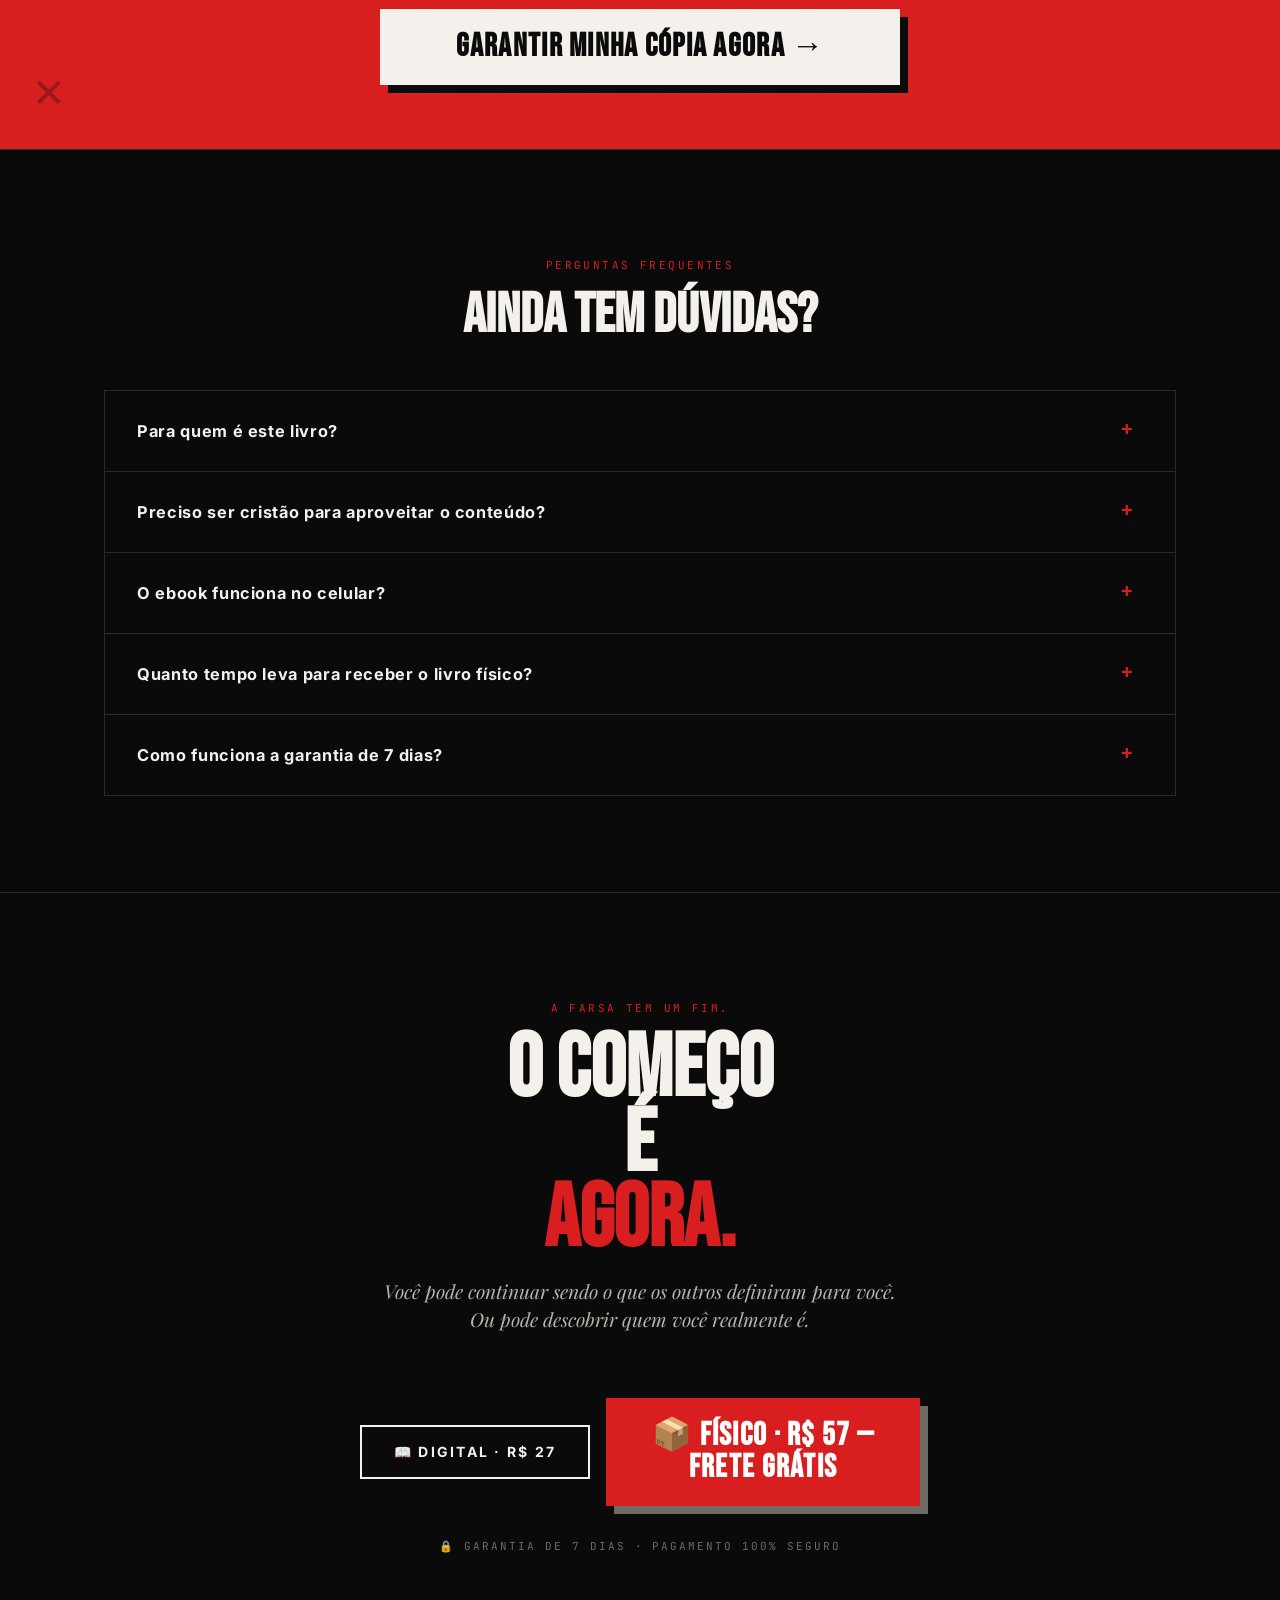
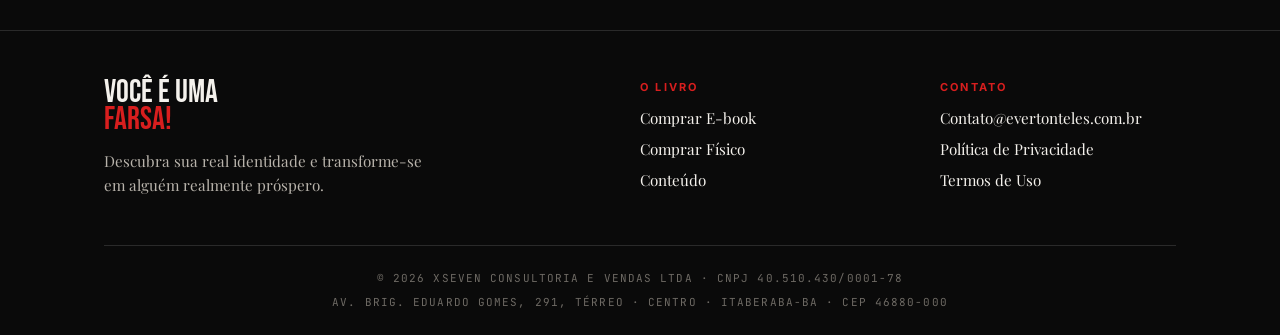
==== commit cacb16d9: "perf: otimizações PageSpeed — imagens WebP, fonts async, Pixel lazy - Converte 4 imagens PNG para We" ====
--- a/index.html
+++ b/index.html
@@ -10,23 +10,17 @@
   <link rel="preconnect" href="https://fonts.googleapis.com" />
   <link rel="preconnect" href="https://fonts.gstatic.com" crossorigin />
 
-  <!-- Google Fonts — carregado diretamente no head para evitar 3 níveis de @import -->
-  <link rel="stylesheet" href="https://fonts.googleapis.com/css2?family=Oswald:wght@400;500;600;700&family=Bebas+Neue&family=Playfair+Display:ital,wght@0,400;0,500;0,600;0,700;0,800;0,900;1,400;1,700&family=Inter:wght@300;400;500;600;700&family=JetBrains+Mono:wght@400;500&display=swap" />
+  <!-- Google Fonts — async para não bloquear render (FCP) -->
+  <link rel="preload" as="style" href="https://fonts.googleapis.com/css2?family=Oswald:wght@400;500;600;700&family=Bebas+Neue&family=Playfair+Display:ital,wght@0,400;0,500;0,600;0,700;0,800;0,900;1,400;1,700&family=Inter:wght@300;400;500;600;700&family=JetBrains+Mono:wght@400;500&display=swap" onload="this.onload=null;this.rel='stylesheet'" />
+  <noscript><link rel="stylesheet" href="https://fonts.googleapis.com/css2?family=Oswald:wght@400;500;600;700&family=Bebas+Neue&family=Playfair+Display:ital,wght@0,400;0,500;0,600;0,700;0,800;0,900;1,400;1,700&family=Inter:wght@300;400;500;600;700&family=JetBrains+Mono:wght@400;500&display=swap" /></noscript>
+
+  <!-- Preload da imagem LCP (hero) -->
+  <link rel="preload" as="image" href="assets/livro-3d.webp" type="image/webp" />
 
   <!-- Estilos -->
   <link rel="stylesheet" href="lp.css" />
 
-  <!-- Meta Pixel — carregado aqui, disparado só após consentimento de cookies -->
-  <script>
-  !function(f,b,e,v,n,t,s)
-  {if(f.fbq)return;n=f.fbq=function(){n.callMethod?
-  n.callMethod.apply(n,arguments):n.queue.push(arguments)};
-  if(!f._fbq)f._fbq=n;n.push=n;n.loaded=!0;n.version='2.0';
-  n.queue=[];t=b.createElement(e);t.async=!0;
-  t.src=v;s=b.getElementsByTagName(e)[0];
-  s.parentNode.insertBefore(t,s)}(window, document,'script',
-  'https://connect.facebook.net/en_US/fbevents.js');
-  </script>
+  <!-- Meta Pixel — inicializado apenas após consentimento de cookies (ver lp.js) -->
 </head>
 <body>
 
@@ -77,14 +71,18 @@
     </div>
 
     <div class="hero__visual" aria-hidden="true">
-      <img
-        src="assets/livro-3d.png"
-        alt="Livro Você é uma Farsa — Everton Teles"
-        class="hero__book-img"
-        loading="eager"
-        width="480"
-        height="560"
-      />
+      <picture>
+        <source srcset="assets/livro-3d.webp" type="image/webp" />
+        <img
+          src="assets/livro-3d.png"
+          alt="Livro Você é uma Farsa — Everton Teles"
+          class="hero__book-img"
+          loading="eager"
+          fetchpriority="high"
+          width="480"
+          height="480"
+        />
+      </picture>
     </div>
   </div>
 </section>
@@ -254,12 +252,17 @@
   <div class="section-inner">
     <div class="author-story__inner">
       <div class="author-story__visual">
-        <img
-          src="assets/everton-1.png"
-          alt="Everton Teles"
-          class="author-story__photo"
-          loading="lazy"
-        />
+        <picture>
+          <source srcset="assets/everton-1.webp" type="image/webp" />
+          <img
+            src="assets/everton-1.png"
+            alt="Everton Teles"
+            class="author-story__photo"
+            loading="lazy"
+            width="400"
+            height="500"
+          />
+        </picture>
         <p class="author-story__caption">Everton Teles · Advogado, escritor e empresário</p>
 
         <div class="authority__stats">
@@ -394,11 +397,16 @@
       <article class="product-card">
         <span class="tag tag-red product-card__badge" style="left: 16px; right: auto;">EBOOK · PDF</span>
         <div class="product-card__visual">
-          <img
-            src="assets/livro-3d.png"
-            alt="E-book Você é uma Farsa — versão digital PDF"
-            loading="lazy"
-          />
+          <picture>
+            <source srcset="assets/livro-3d.webp" type="image/webp" />
+            <img
+              src="assets/livro-3d.png"
+              alt="E-book Você é uma Farsa — versão digital PDF"
+              loading="lazy"
+              width="480"
+              height="480"
+            />
+          </picture>
         </div>
         <div class="product-card__info">
           <h3 class="product-card__name">E-book</h3>
@@ -422,11 +430,16 @@
       <article class="product-card product-card--featured">
         <span class="tag tag-bone product-card__badge">+ POPULAR</span>
         <div class="product-card__visual">
-          <img
-            src="assets/livro-3d.png"
-            alt="Livro físico Você é uma Farsa"
-            loading="lazy"
-          />
+          <picture>
+            <source srcset="assets/livro-3d.webp" type="image/webp" />
+            <img
+              src="assets/livro-3d.png"
+              alt="Livro físico Você é uma Farsa"
+              loading="lazy"
+              width="480"
+              height="480"
+            />
+          </picture>
         </div>
         <div class="product-card__info">
           <h3 class="product-card__name">Livro Físico</h3>
@@ -452,7 +465,10 @@
   <!-- Garantia — fora do section-inner para ir de ponta a ponta -->
   <div class="guarantee" role="note" aria-label="Garantia de 7 dias">
     <div class="section-inner guarantee__inner">
-      <img src="assets/selo-garantia.png" alt="Selo de garantia de 7 dias" class="guarantee__seal" aria-hidden="true" />
+      <picture>
+        <source srcset="assets/selo-garantia.webp" type="image/webp" />
+        <img src="assets/selo-garantia.png" alt="Selo de garantia de 7 dias" class="guarantee__seal" aria-hidden="true" width="120" height="120" loading="lazy" />
+      </picture>
       <div class="guarantee__content">
         <h3 class="guarantee__title">Garantia Incondicional<br/>de 7 Dias</h3>
         <p class="guarantee__body">
@@ -593,14 +609,14 @@
         <p class="site-footer__tagline">Descubra sua real identidade e transforme-se em alguém realmente próspero.</p>
       </div>
       <div class="site-footer__col">
-        <h5>O Livro</h5>
+        <h3>O Livro</h3>
         <!-- TODO: links reais -->
         <a href="https://pay.kiwify.com.br/p2Mfqhs">Comprar E-book</a>
         <a href="https://pay.kiwify.com.br/kVASgKH">Comprar Físico</a>
         <a href="#conteudo">Conteúdo</a>
       </div>
       <div class="site-footer__col">
-        <h5>Contato</h5>
+        <h3>Contato</h3>
         <a href="mailto:Contato@evertonteles.com.br">Contato@evertonteles.com.br</a>
         <!-- TODO: links reais -->
         <a href="politica-de-privacidade.html">Política de Privacidade</a>
--- a/lp.css
+++ b/lp.css
@@ -556,7 +556,7 @@
   margin-bottom: var(--sp-3);
 }
 @media (min-width: 1100px) {
-  .authority__stats { grid-template-columns: repeat(4, 1fr); }
+  .authority__stats { grid-template-columns: repeat(2, 1fr); }
 }
 .authority__stat {
   background: var(--farsa-coal);
@@ -1011,7 +1011,7 @@
   color: var(--farsa-ash);
   max-width: 320px;
 }
-.site-footer__col h5 {
+.site-footer__col h3 {
   font-family: var(--font-sans);
   font-size: 11px;
   font-weight: 700;
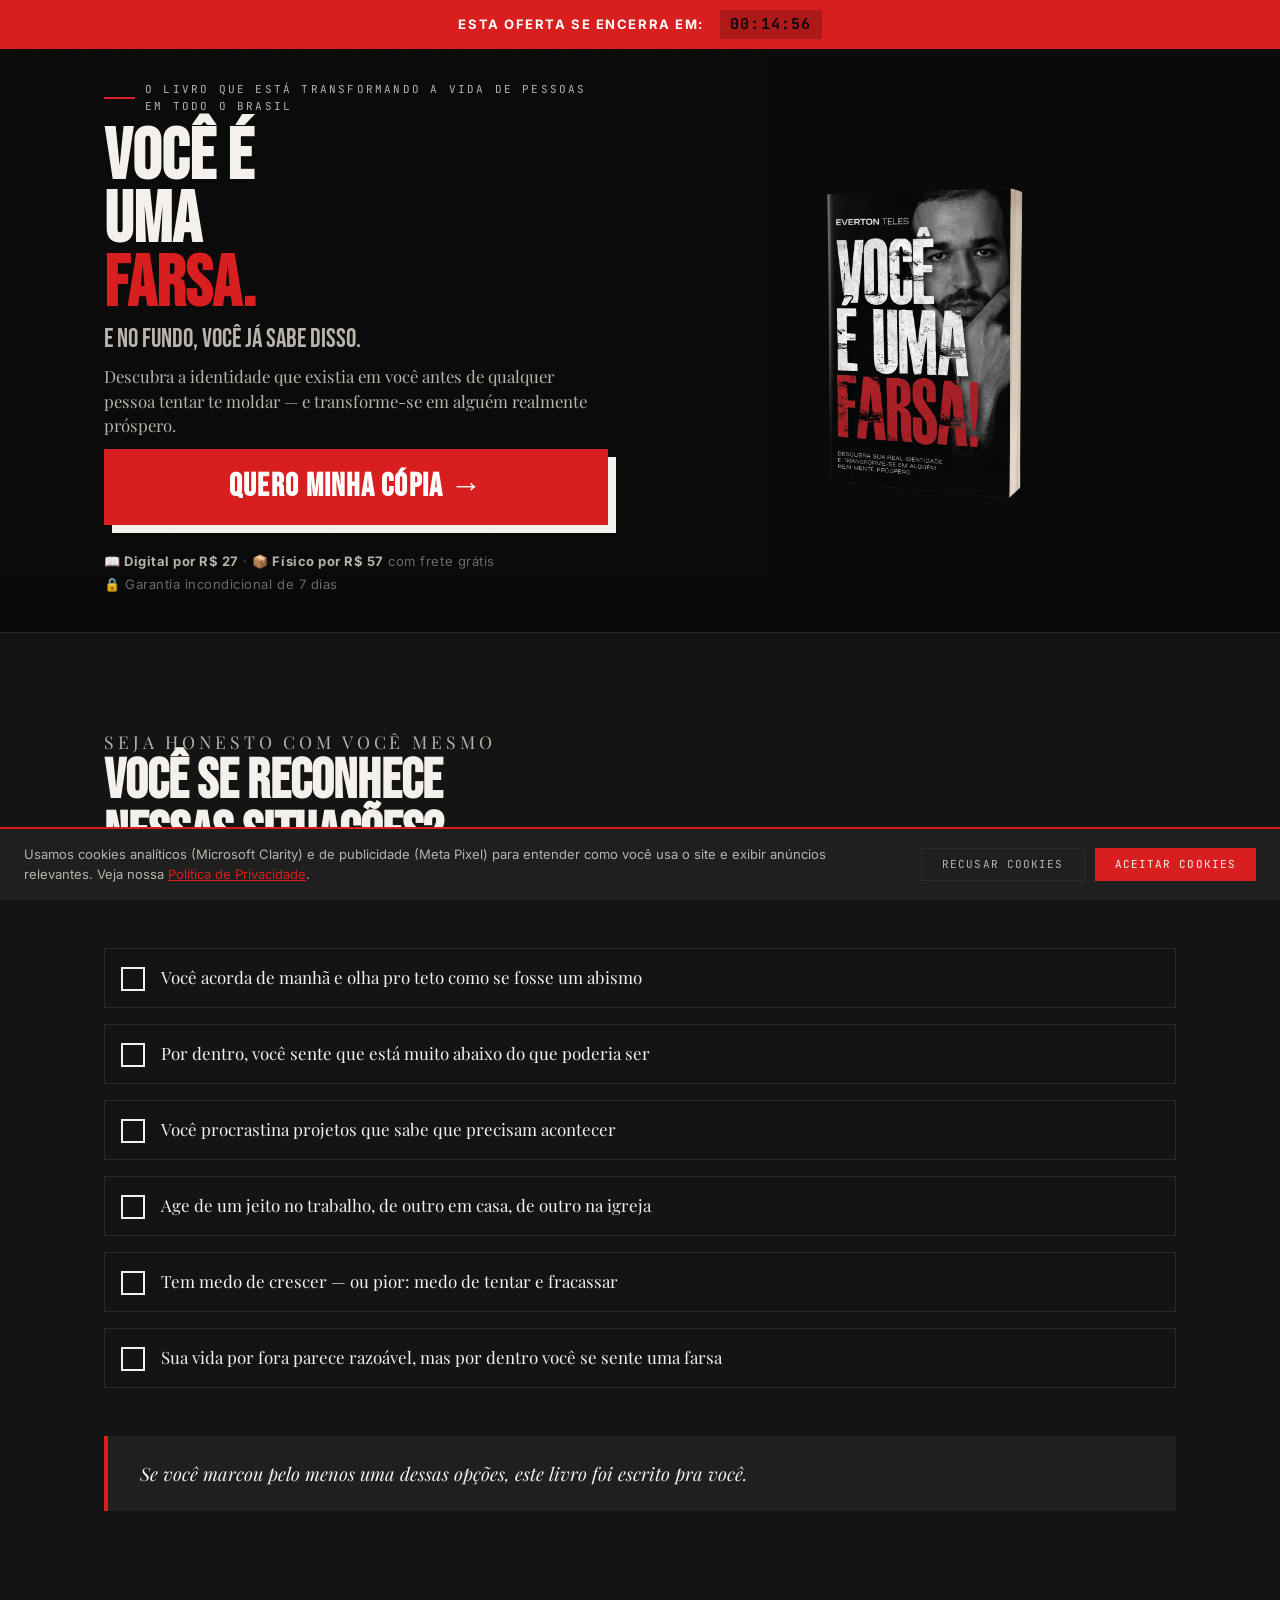
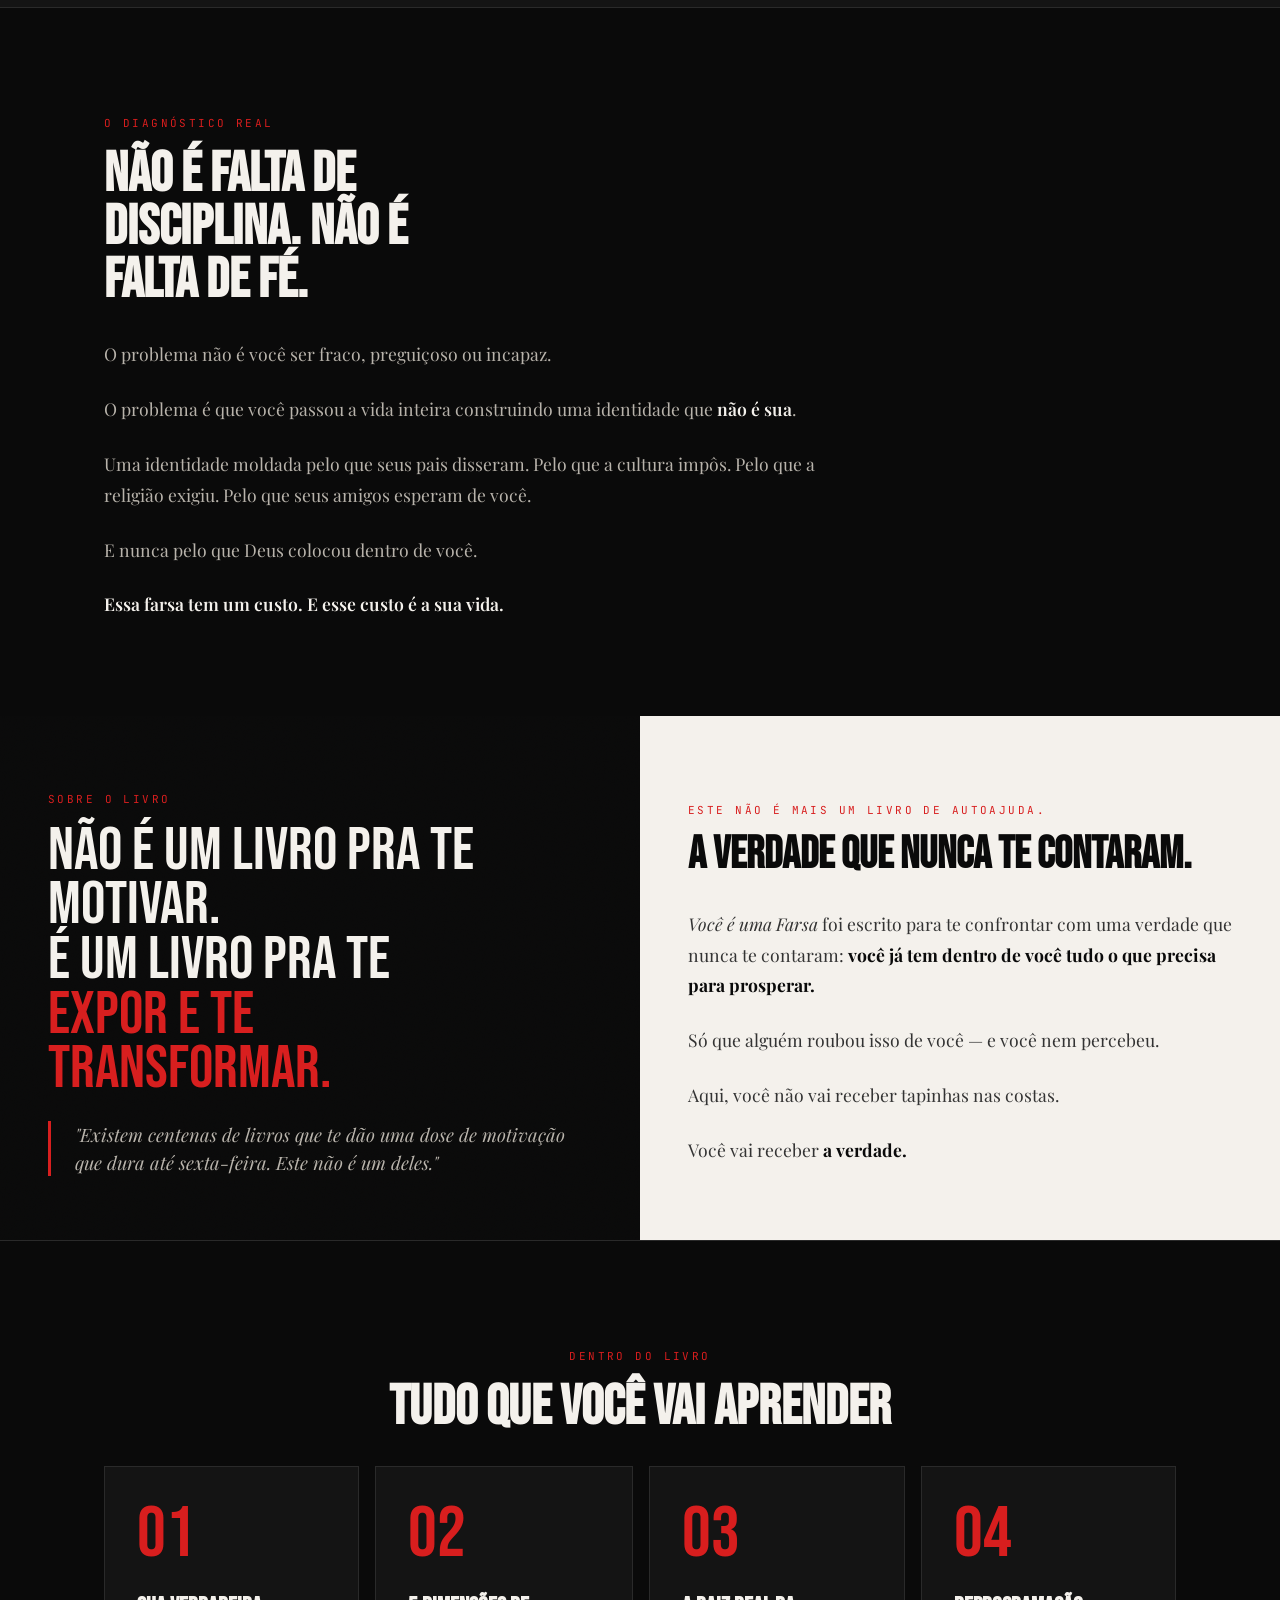
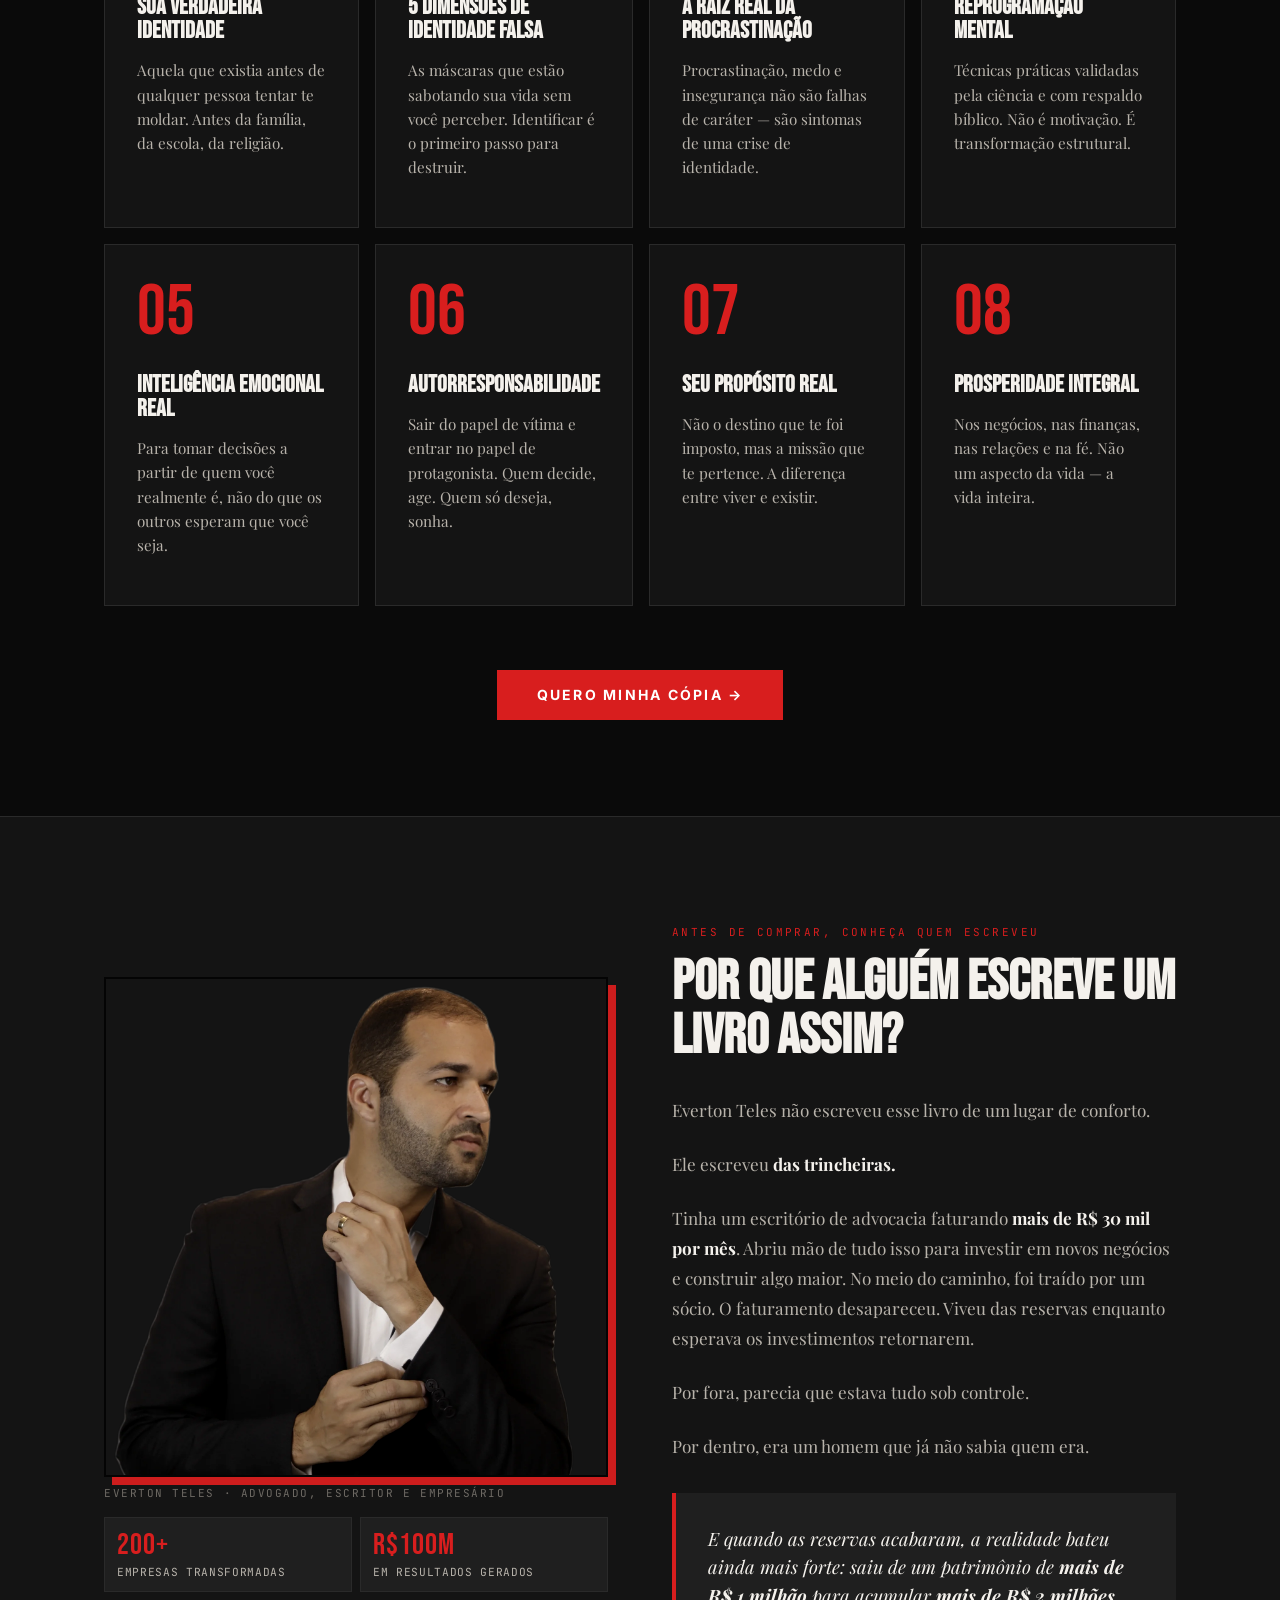
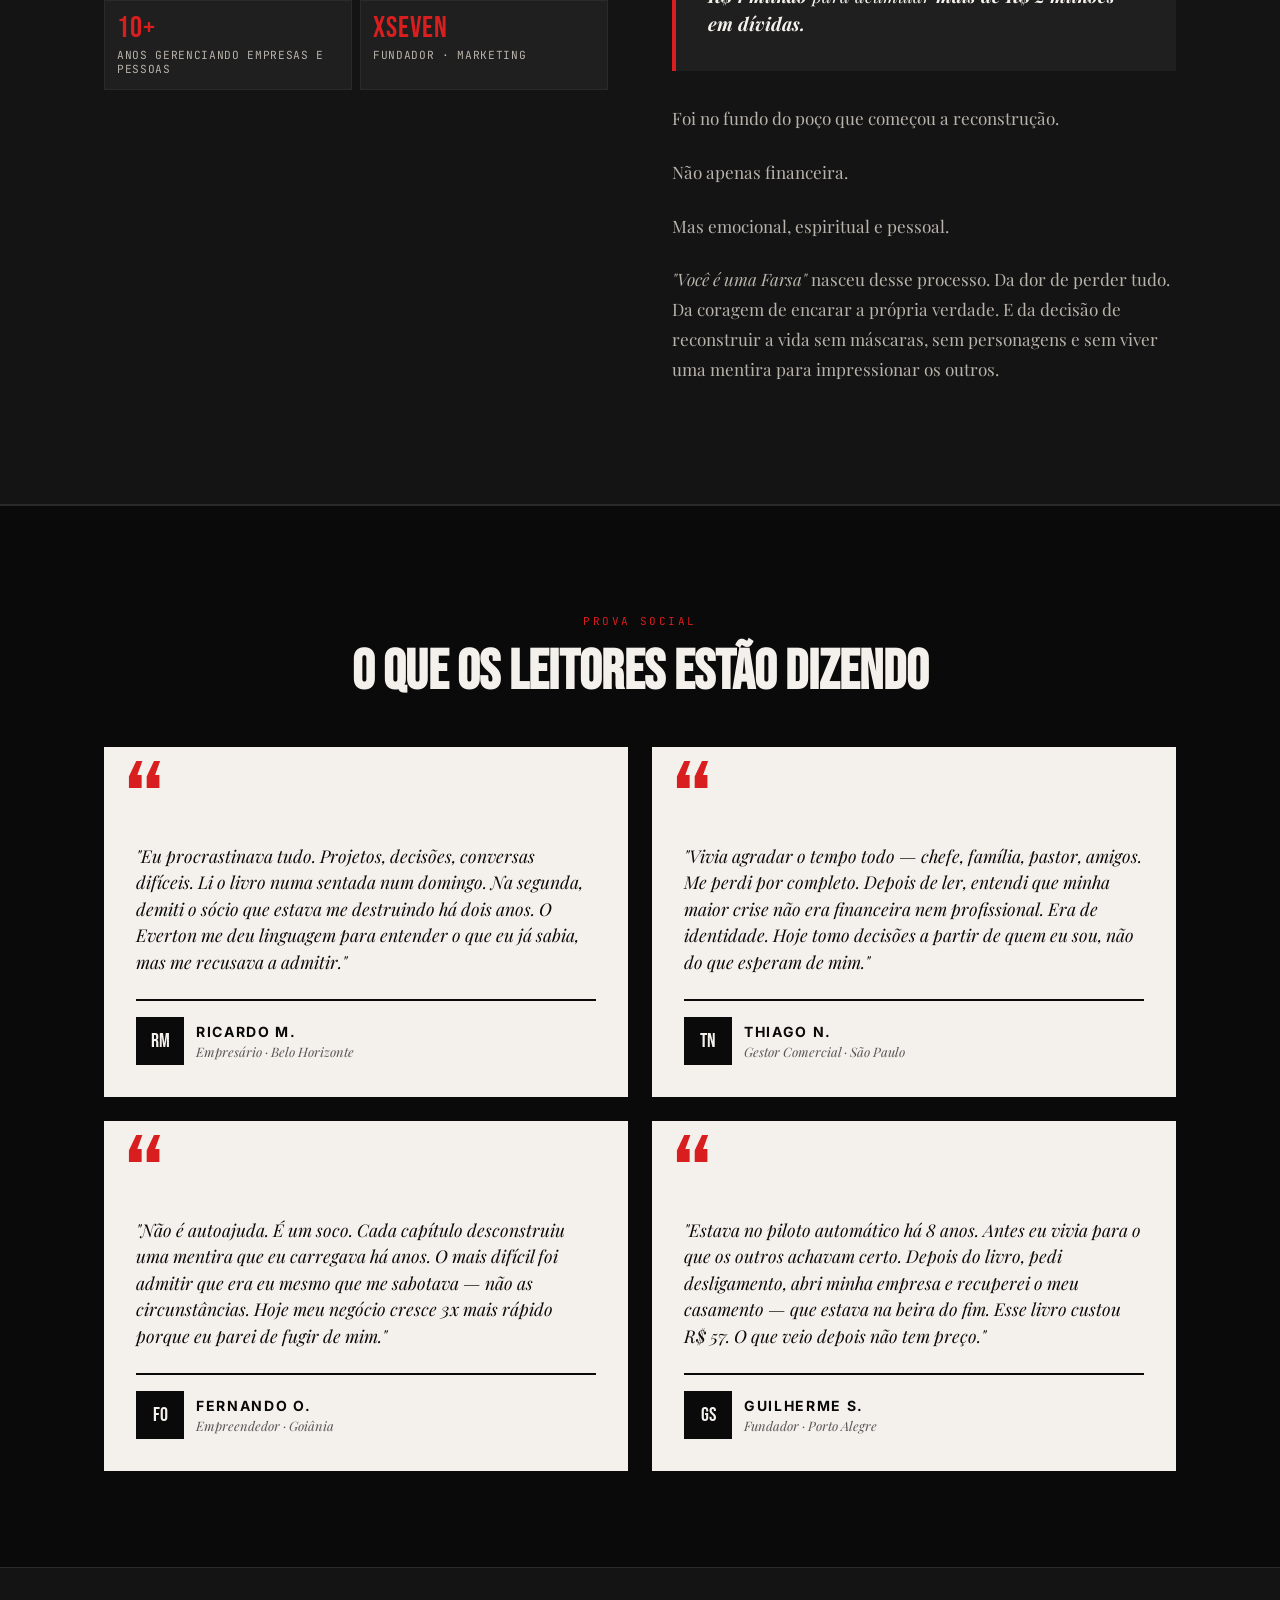
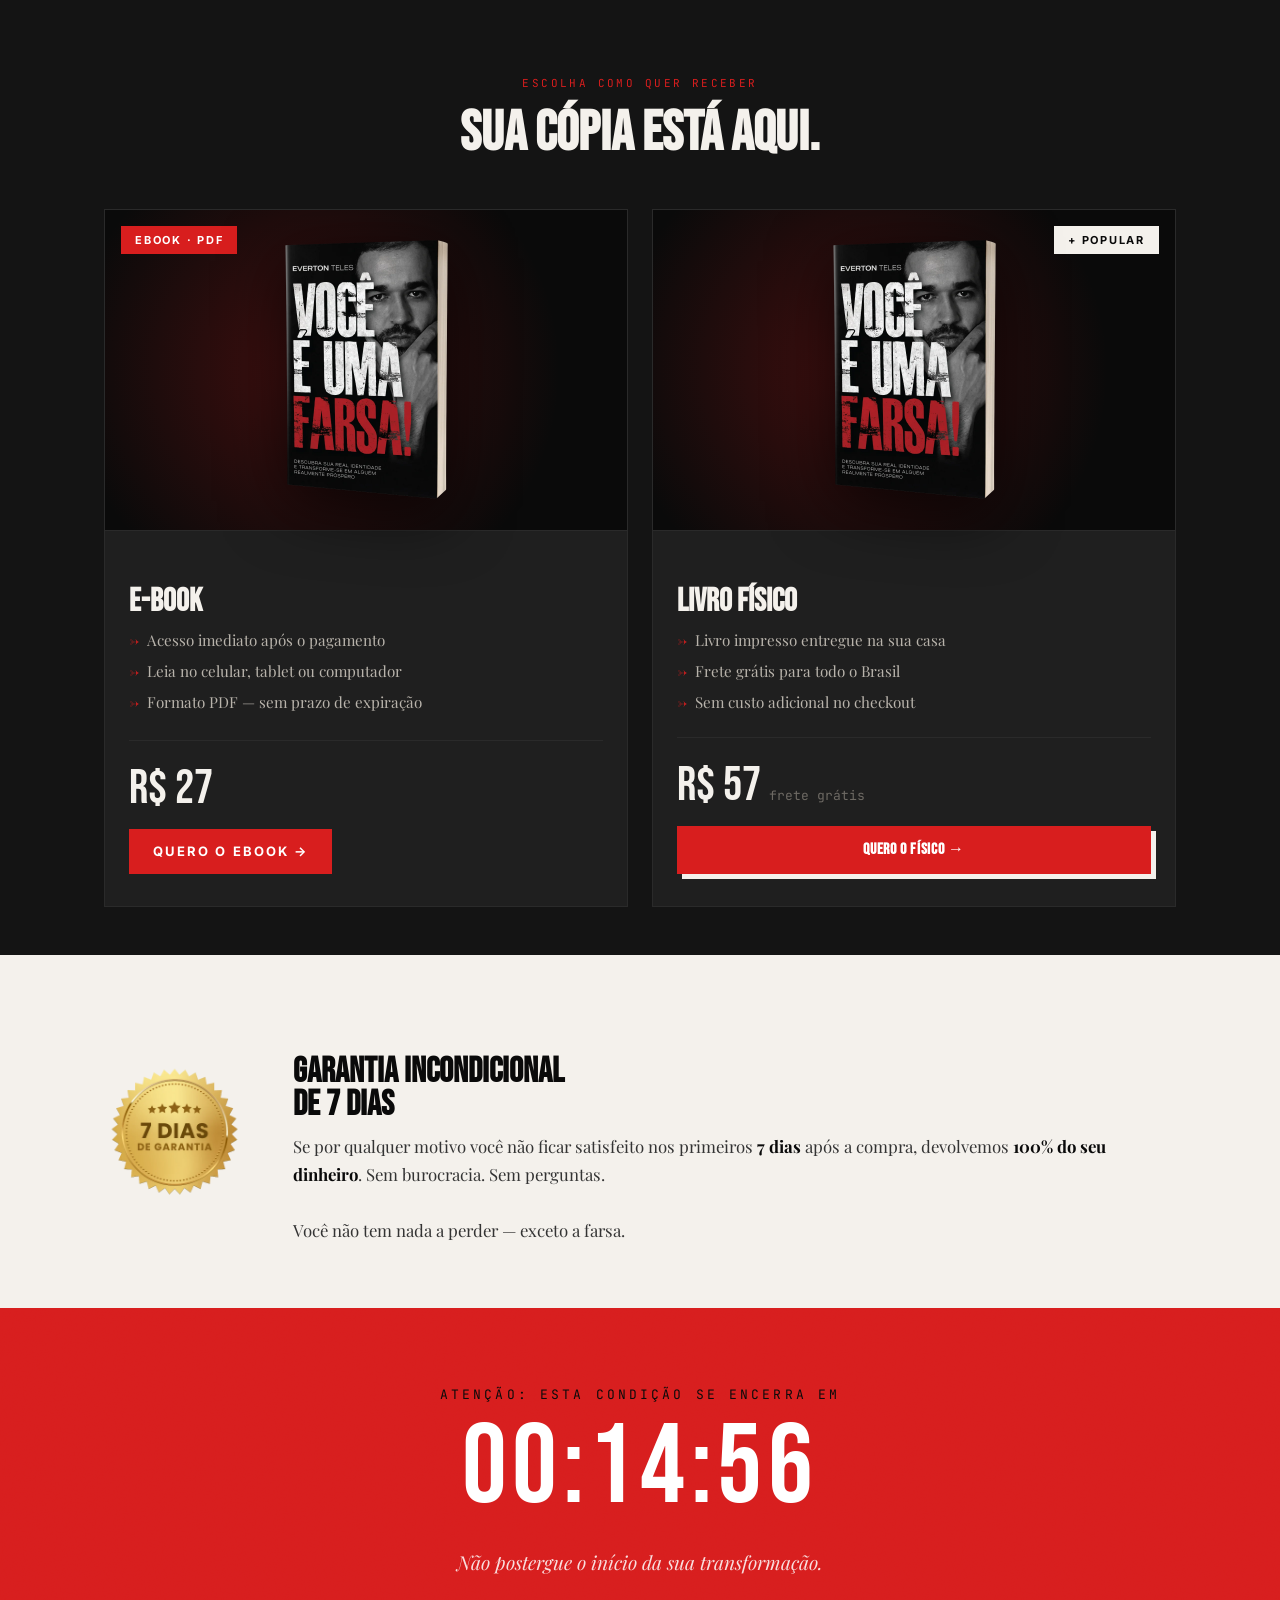
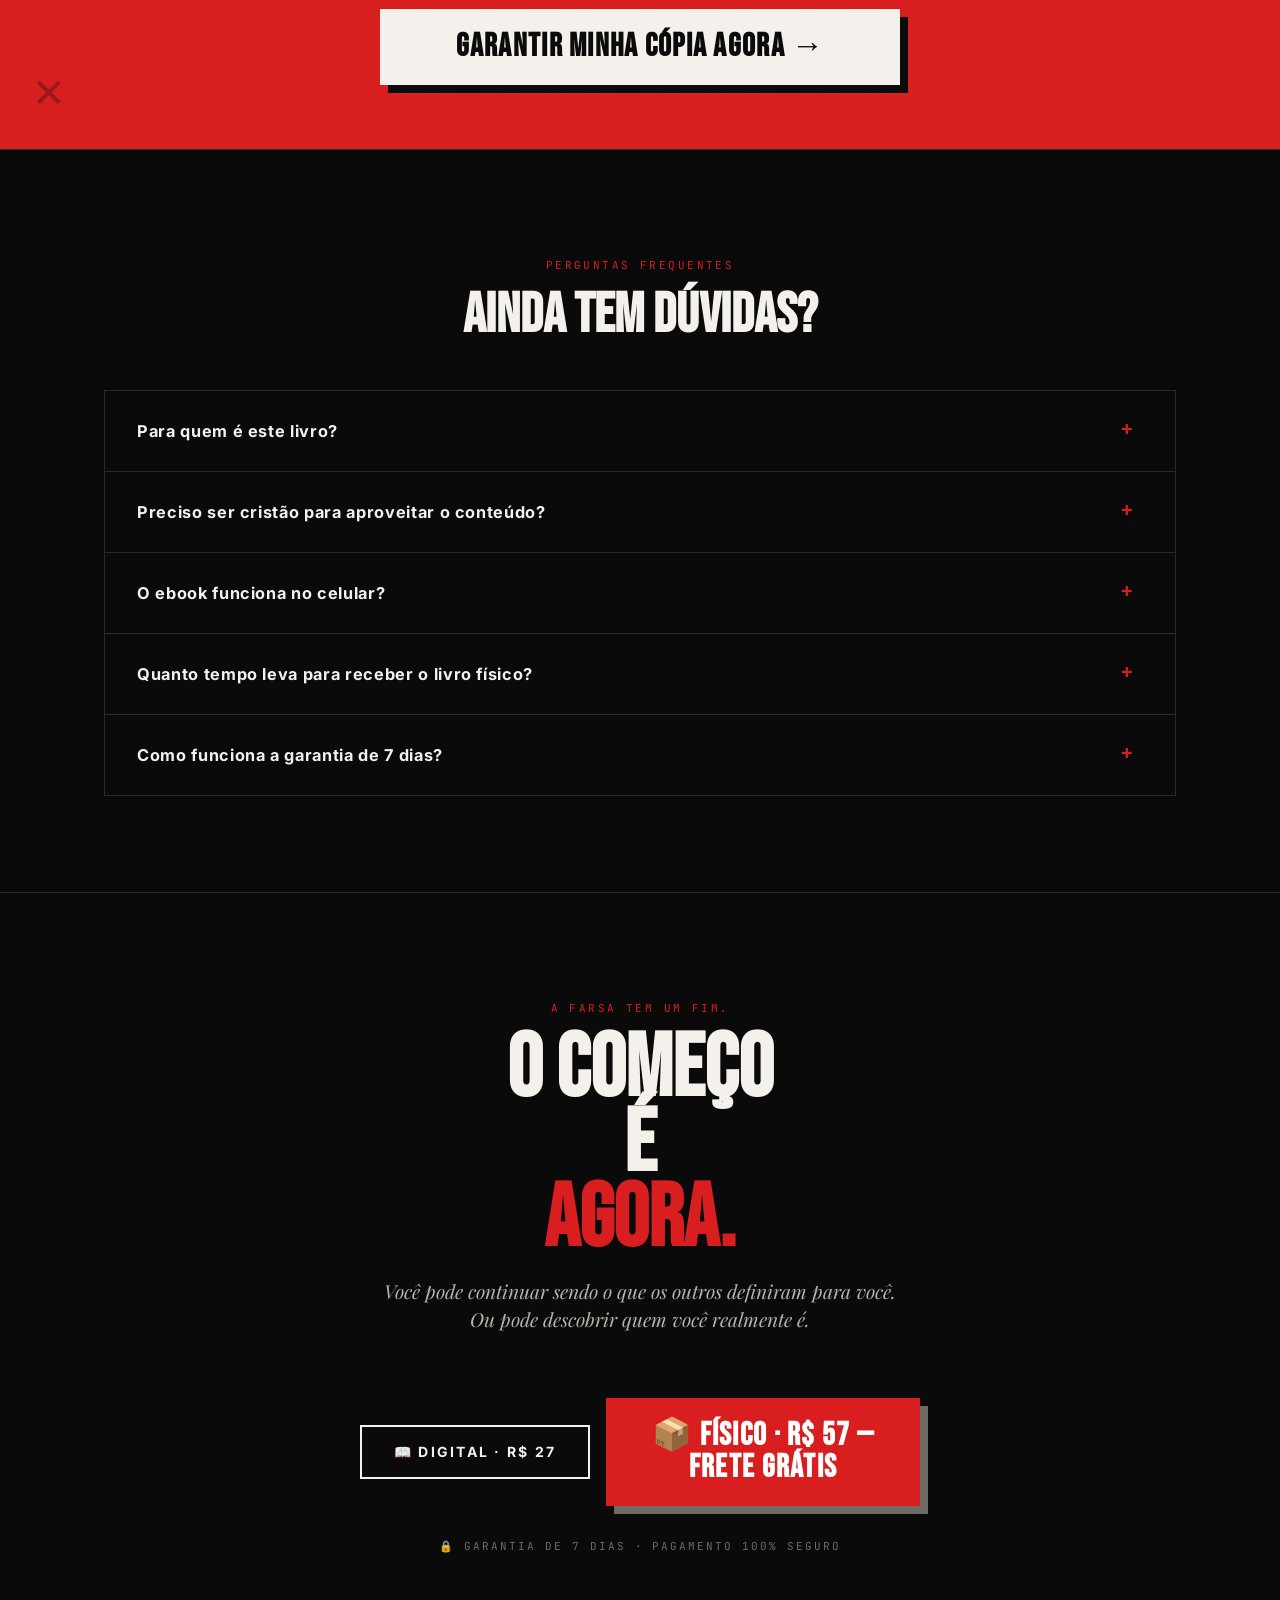
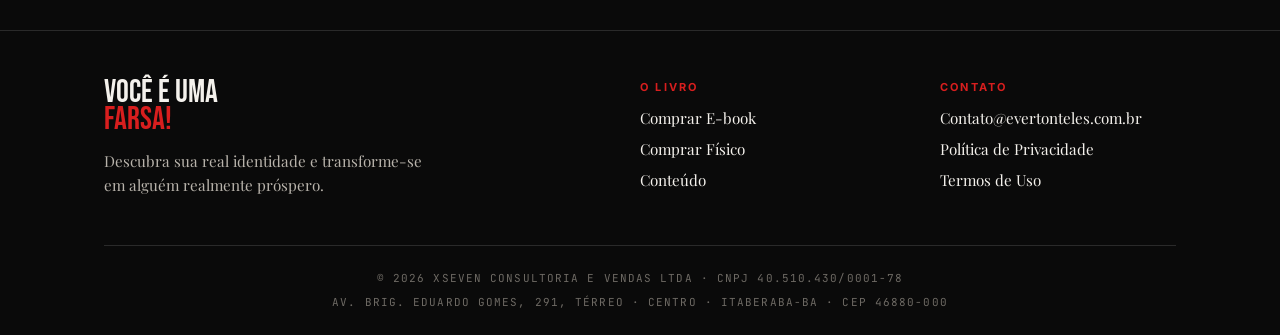
==== commit 51d5eabb: "Add Microsoft Clarity with cookie consent gate and update legal docs - initClarity() added to lp.js;" ====
--- a/index.html
+++ b/index.html
@@ -20,7 +20,7 @@
   <!-- Estilos -->
   <link rel="stylesheet" href="lp.css" />
 
-  <!-- Meta Pixel — inicializado apenas após consentimento de cookies (ver lp.js) -->
+  <!-- Meta Pixel e Microsoft Clarity — inicializados apenas após consentimento de cookies (ver lp.js) -->
 </head>
 <body>
 
@@ -647,12 +647,12 @@
 <!-- Banner de consentimento de cookies (LGPD) -->
 <div id="cookie-banner" class="cookie-banner" role="dialog" aria-label="Aviso de cookies" aria-live="polite">
   <p class="cookie-banner__text">
-    Utilizamos cookies e o Meta Pixel para mensurar e personalizar anúncios.
-    Consulte nossa <a href="politica-de-privacidade.html">Política de Privacidade</a>.
+    Usamos cookies analíticos (Microsoft Clarity) e de publicidade (Meta Pixel) para entender como você usa o site e exibir anúncios relevantes.
+    Veja nossa <a href="politica-de-privacidade.html">Política de Privacidade</a>.
   </p>
   <div class="cookie-banner__actions">
-    <button id="cookie-reject" class="cookie-banner__btn cookie-banner__btn--reject">Recusar</button>
-    <button id="cookie-accept" class="cookie-banner__btn cookie-banner__btn--accept">Aceitar</button>
+    <button id="cookie-reject" class="cookie-banner__btn cookie-banner__btn--reject">Recusar cookies</button>
+    <button id="cookie-accept" class="cookie-banner__btn cookie-banner__btn--accept">Aceitar cookies</button>
   </div>
 </div>
 
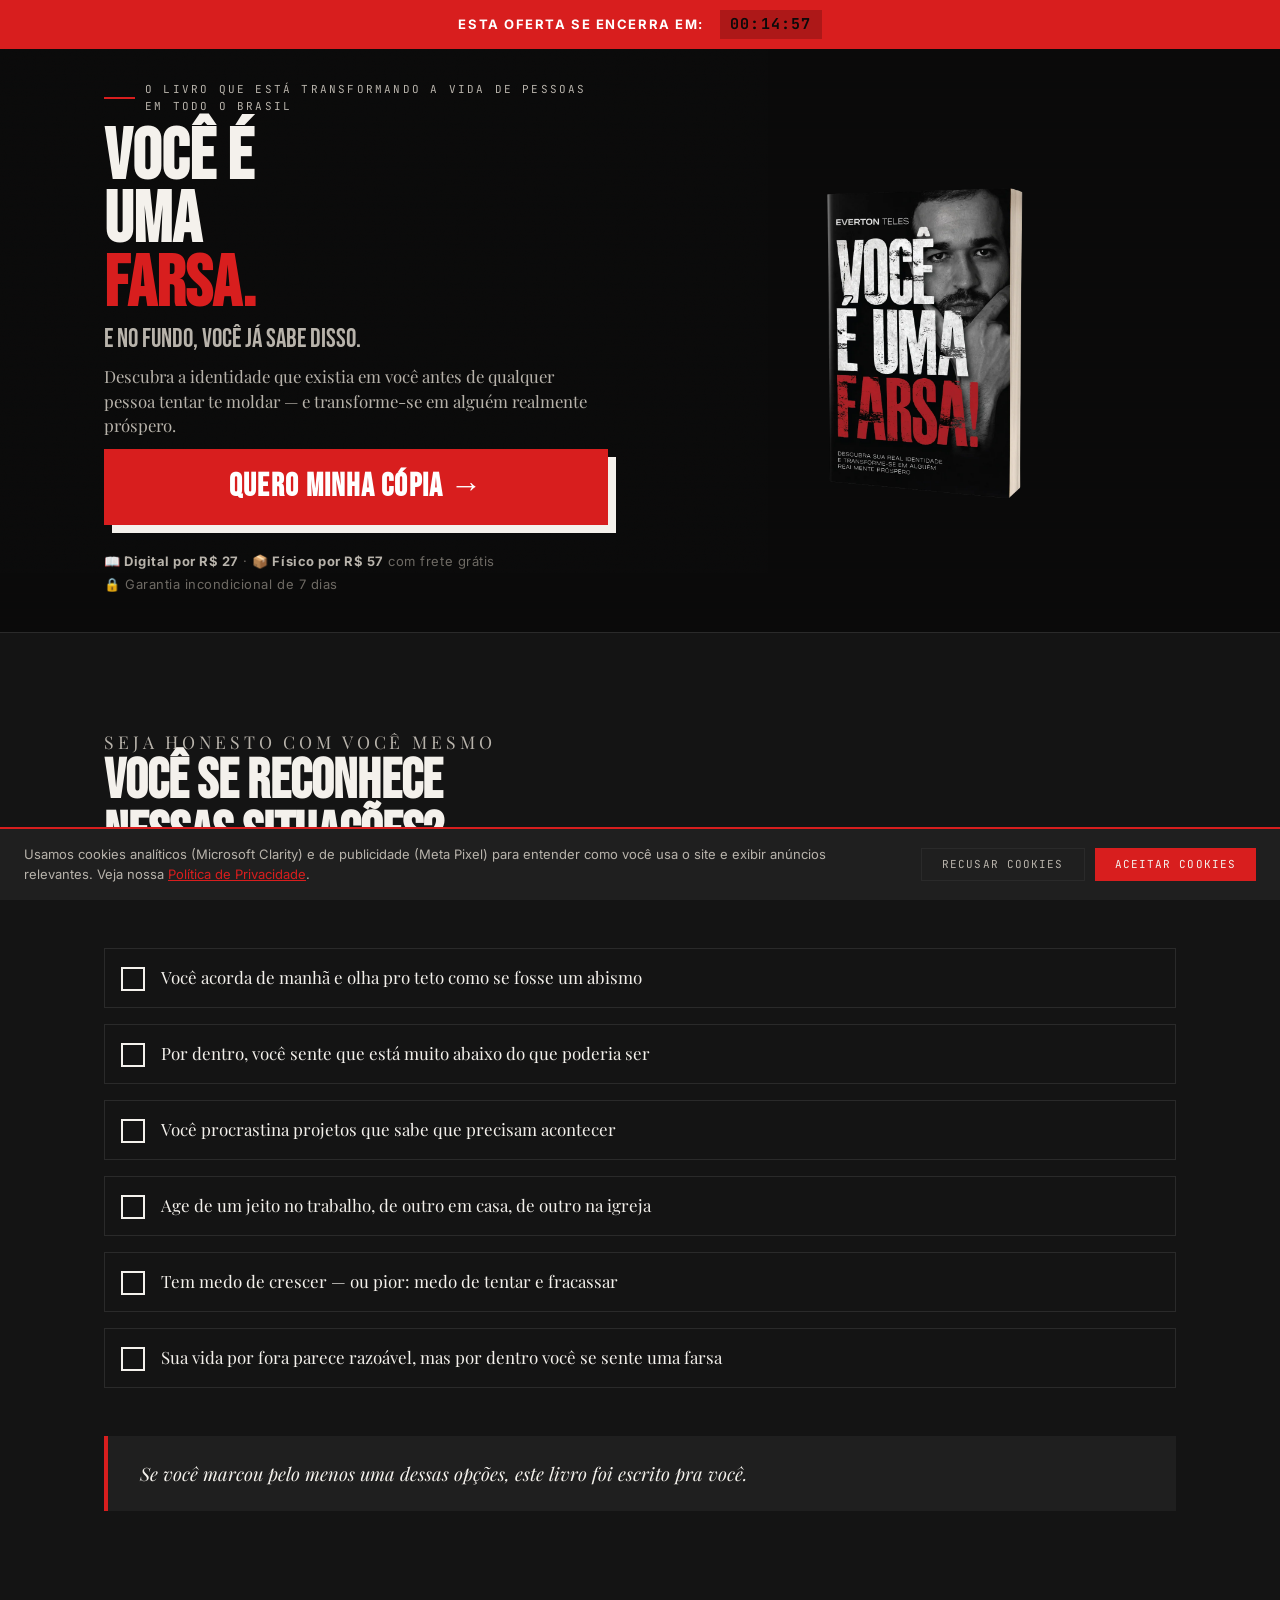
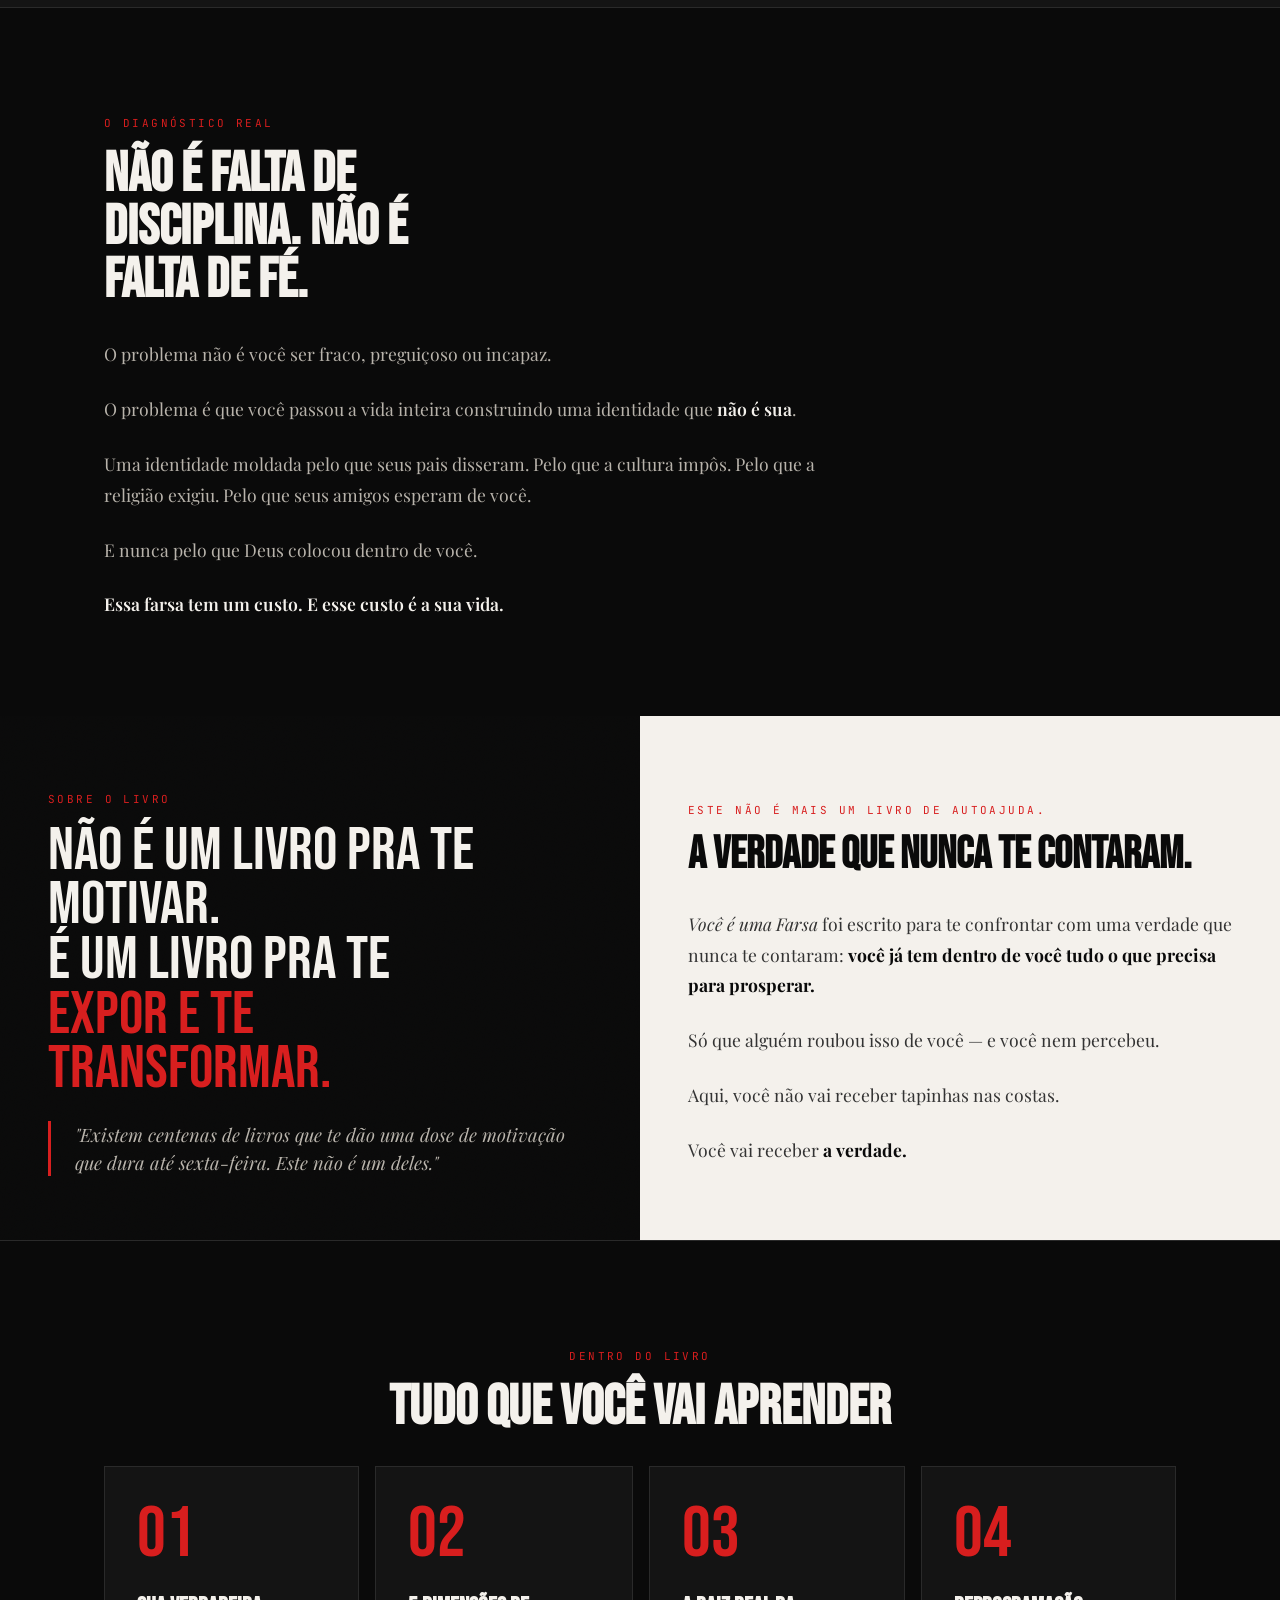
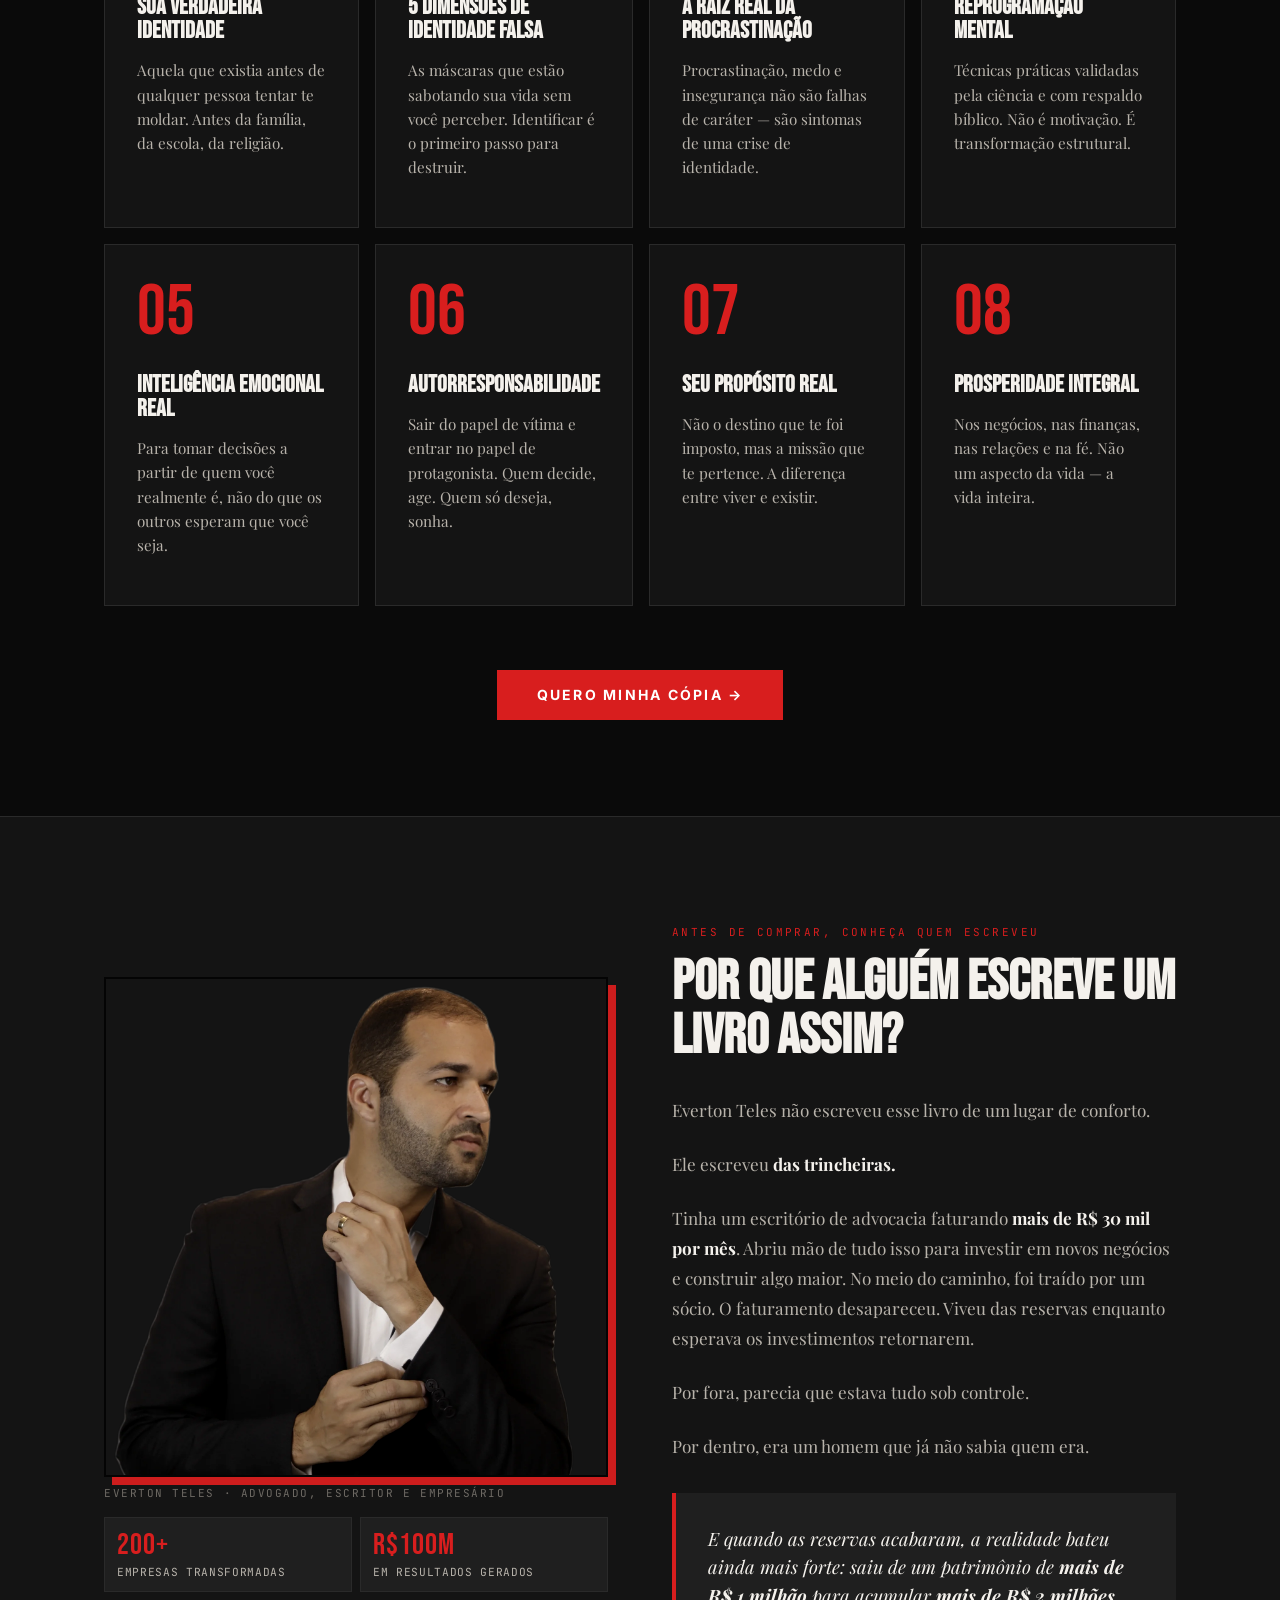
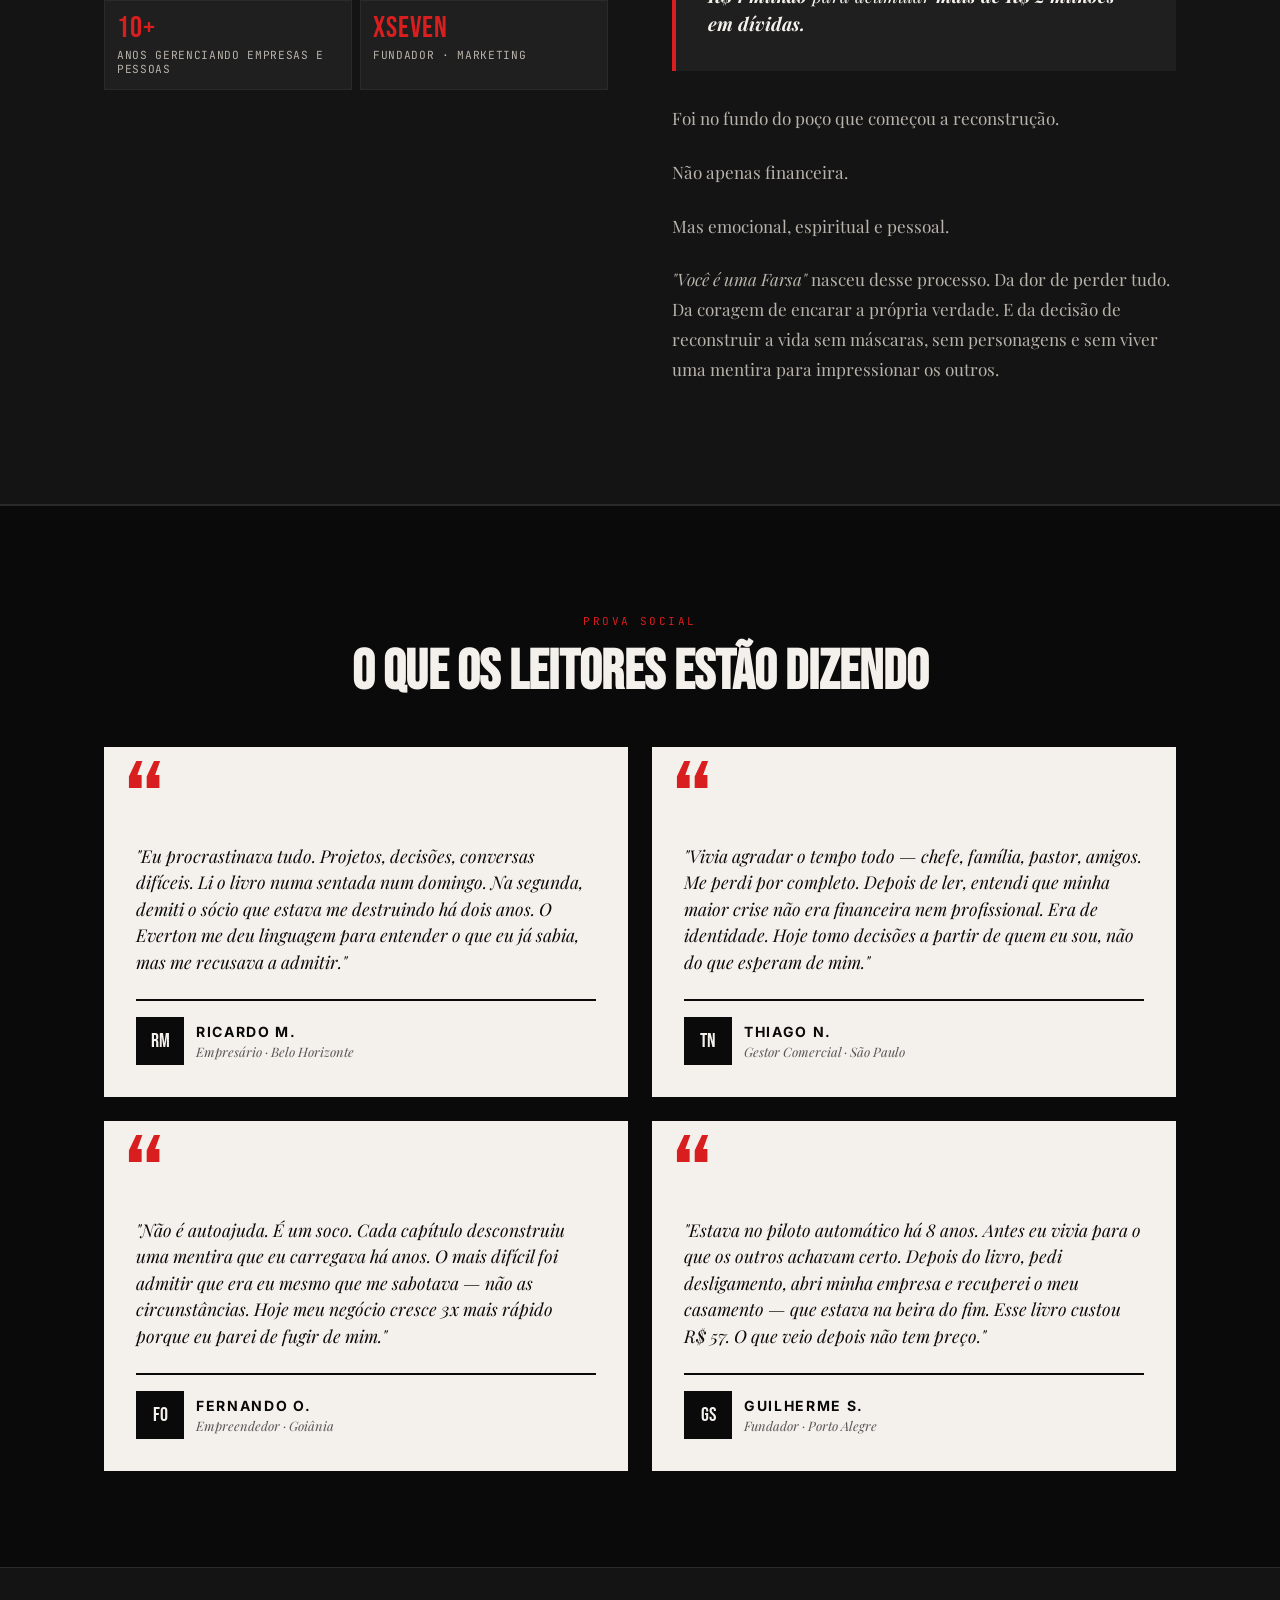
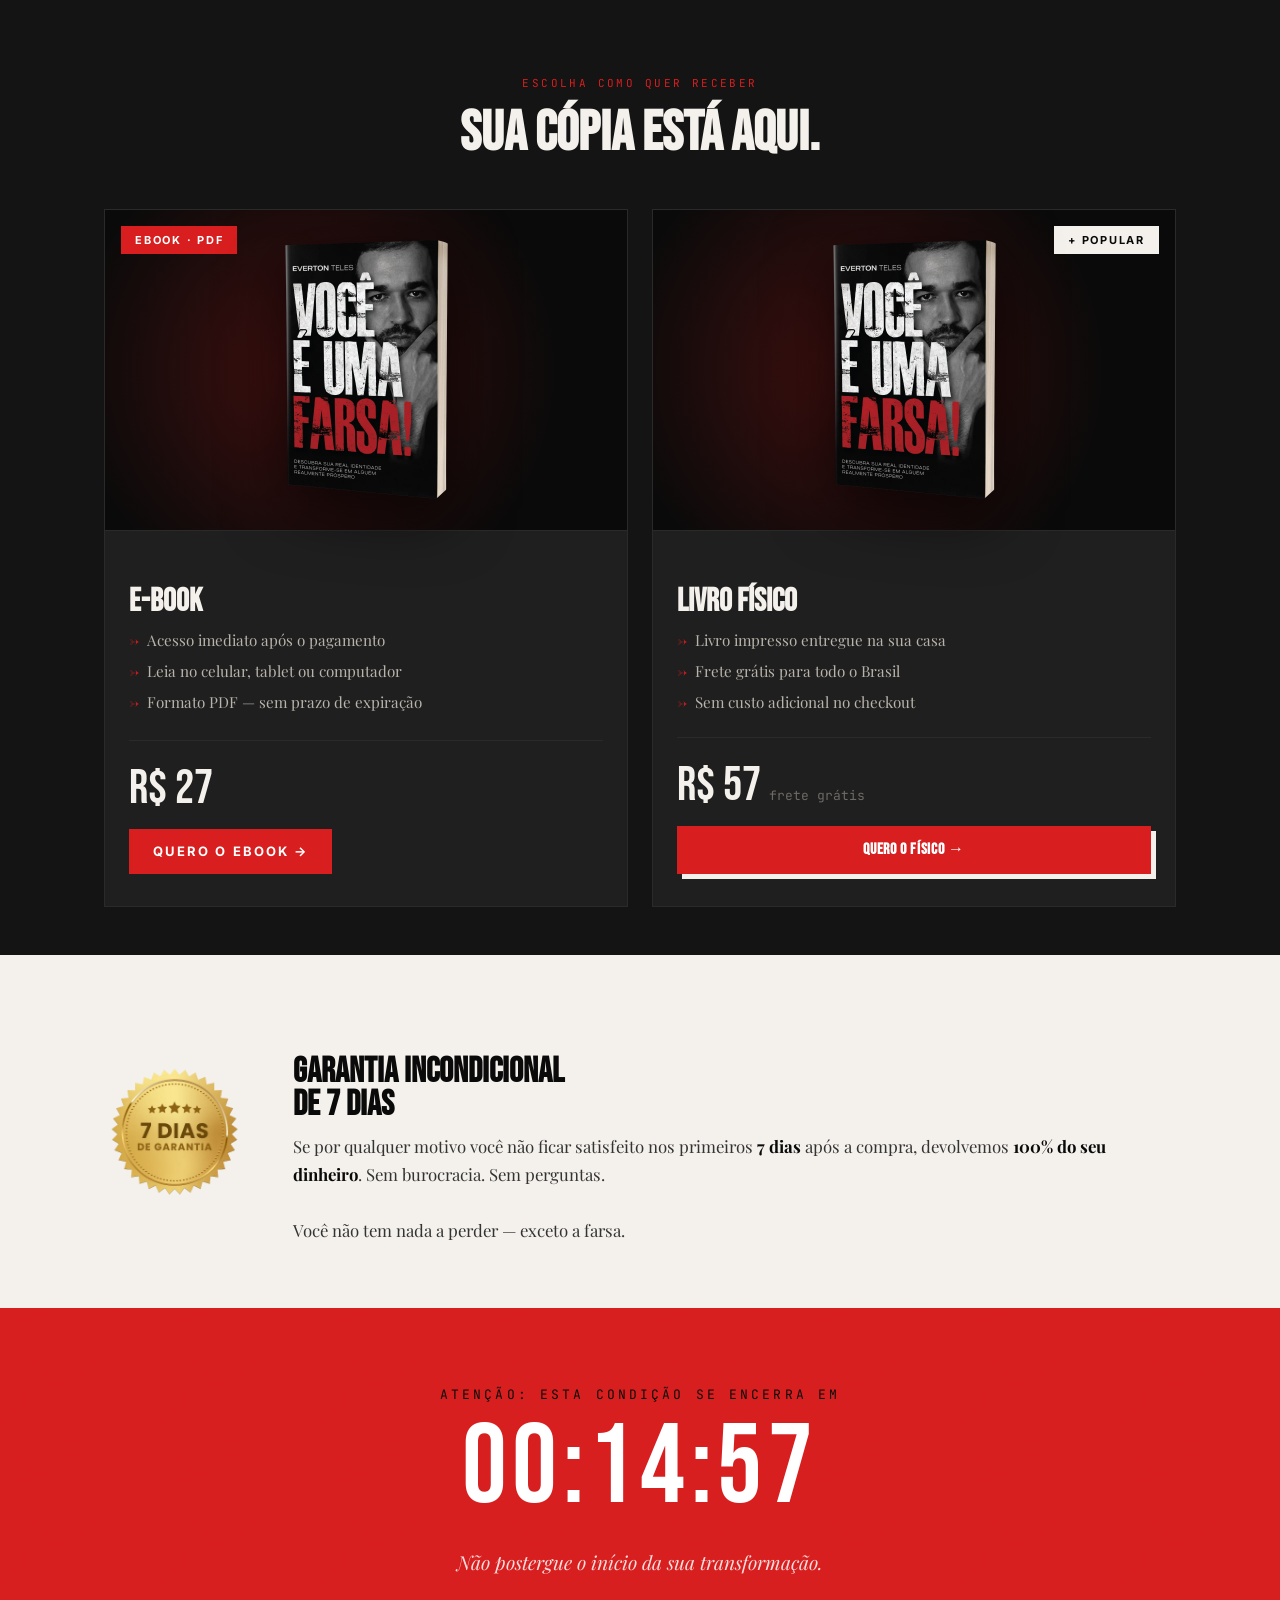
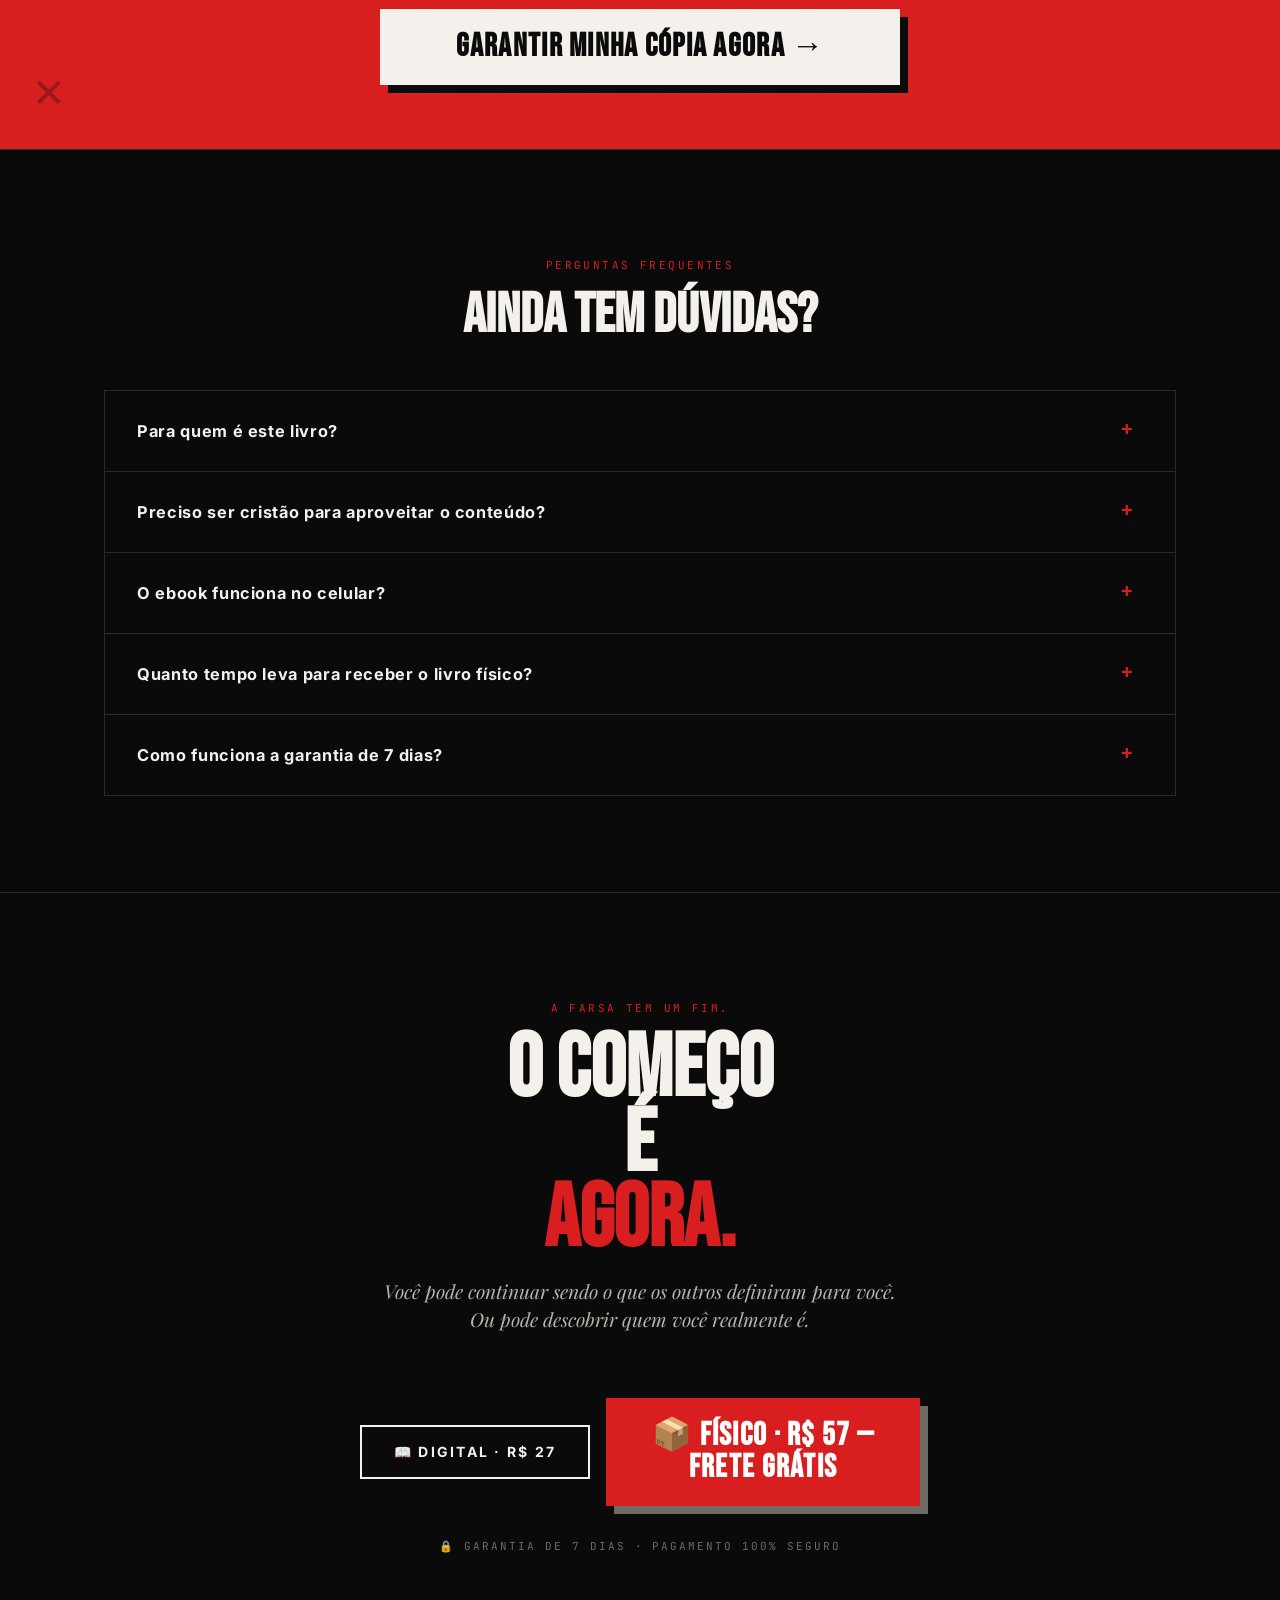
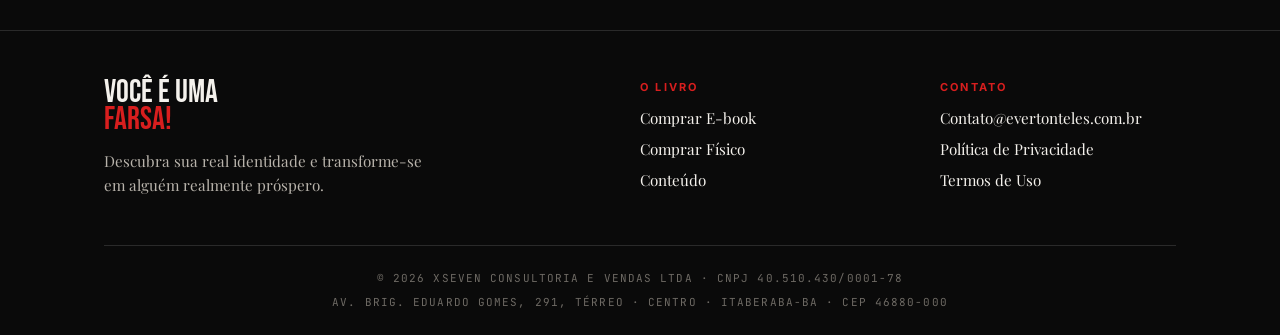
==== commit ed0e2220: "Add favicon using book cover image" ====
--- a/index.html
+++ b/index.html
@@ -5,6 +5,8 @@
   <meta name="viewport" content="width=device-width, initial-scale=1.0" />
   <meta name="description" content="Descubra a identidade que existia em você antes de qualquer pessoa tentar te moldar. Livro Você é uma Farsa — Everton Teles." />
   <title>Você é uma Farsa! — Everton Teles</title>
+  <link rel="icon" type="image/webp" href="assets/livro-3d.webp" />
+  <link rel="apple-touch-icon" href="assets/livro-3d.webp" />
 
   <!-- Preconnect para Google Fonts -->
   <link rel="preconnect" href="https://fonts.googleapis.com" />
